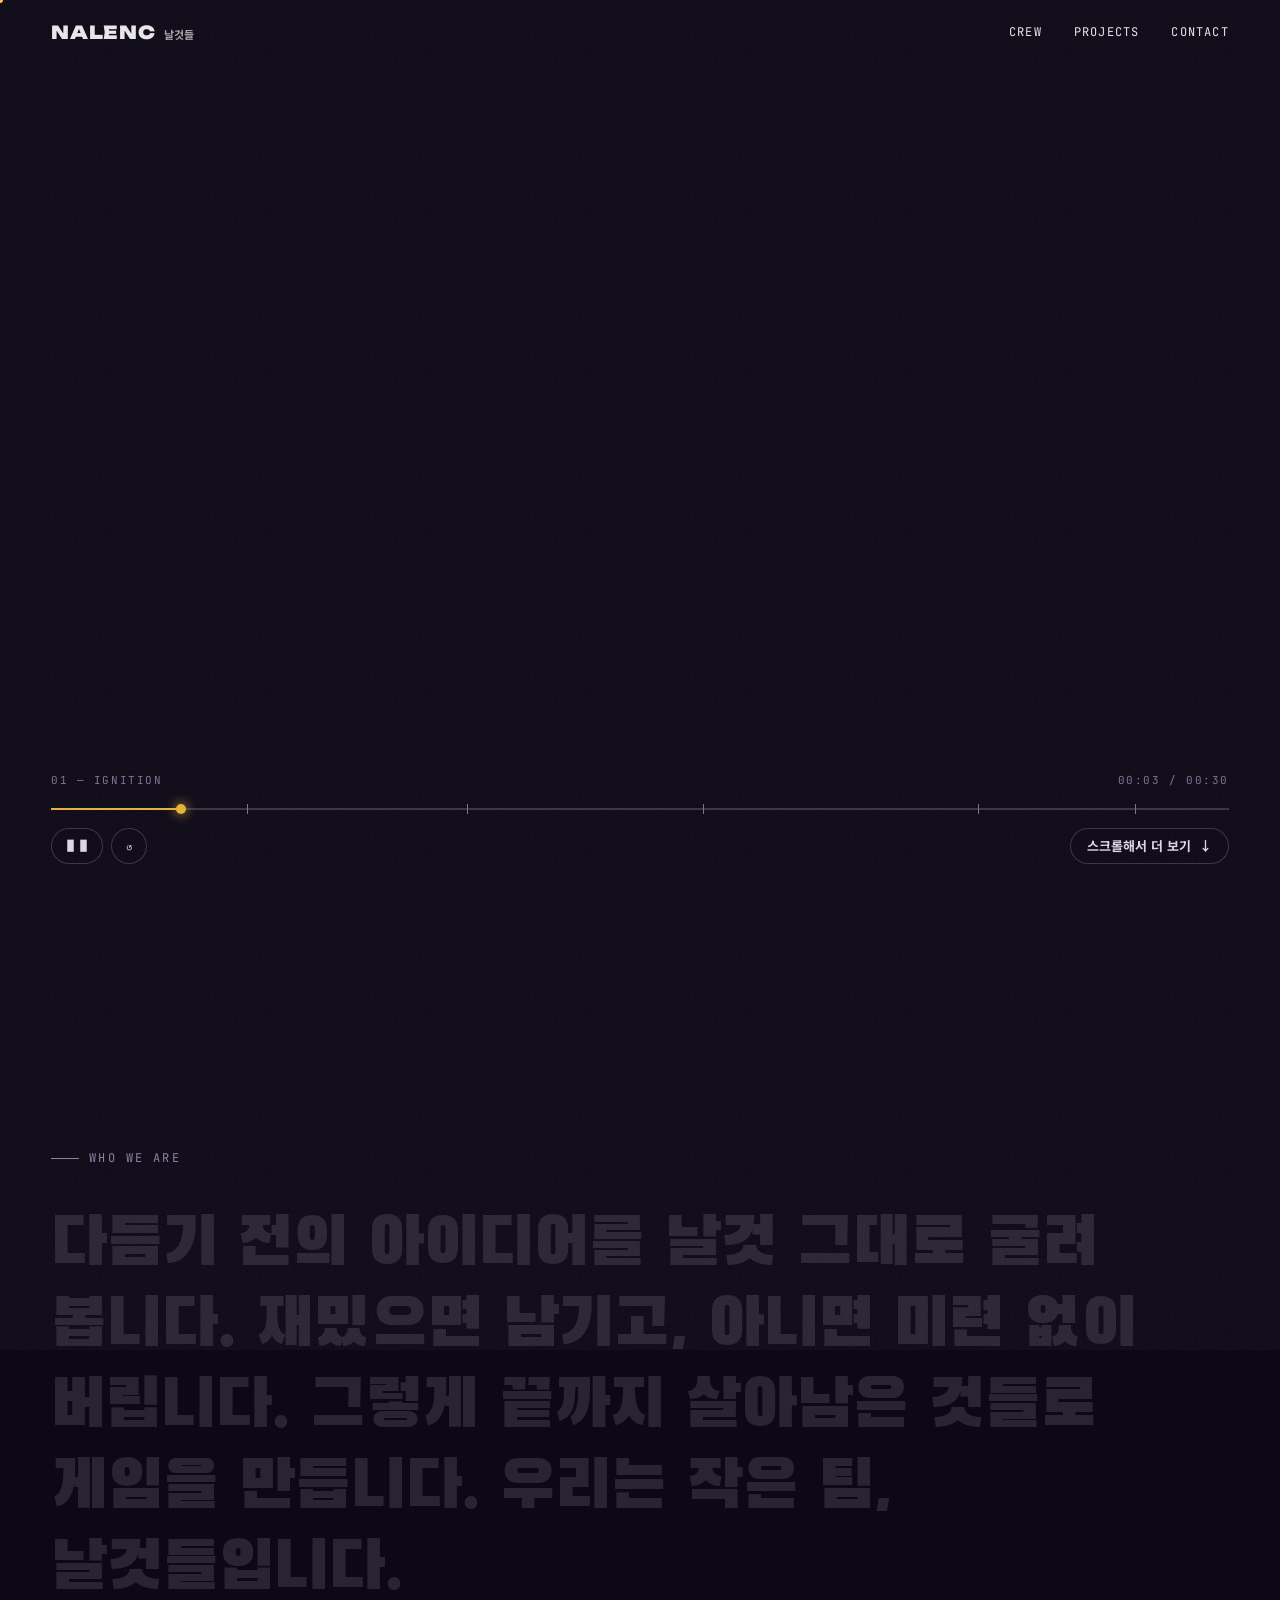
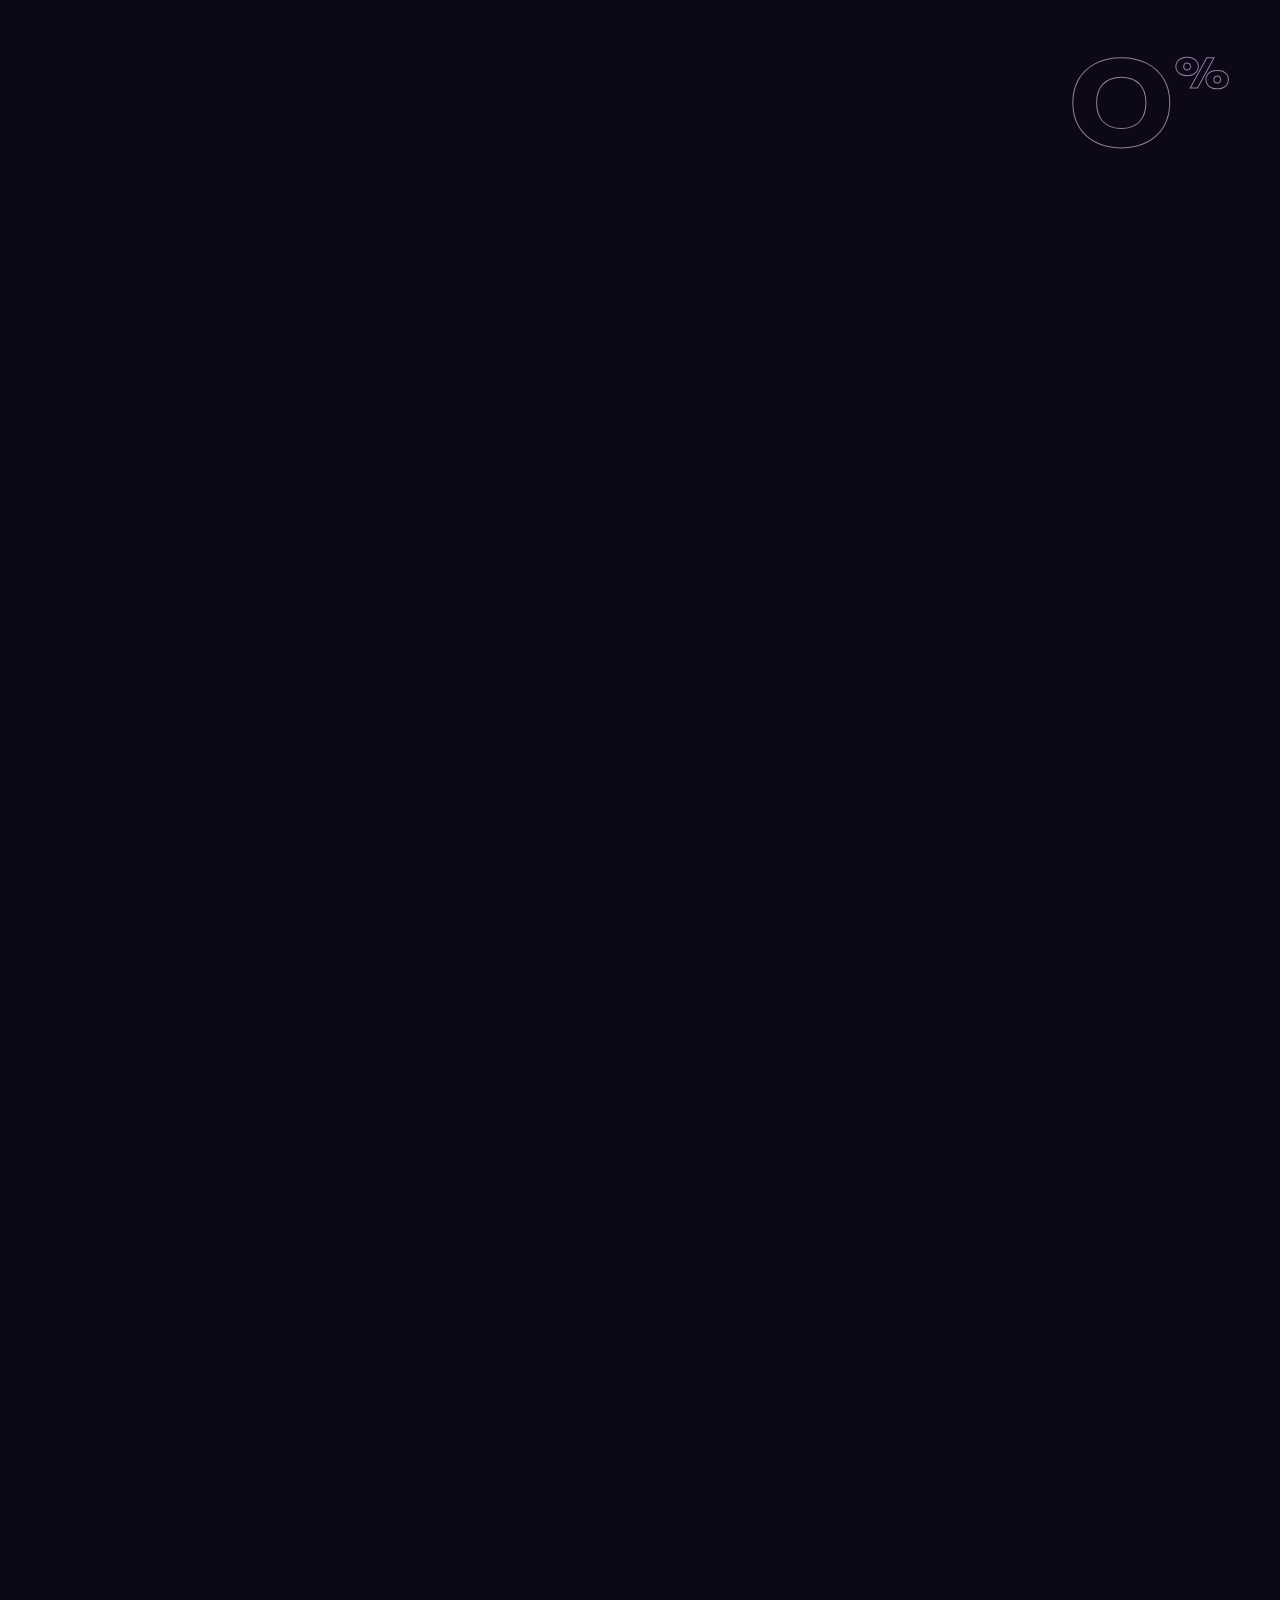
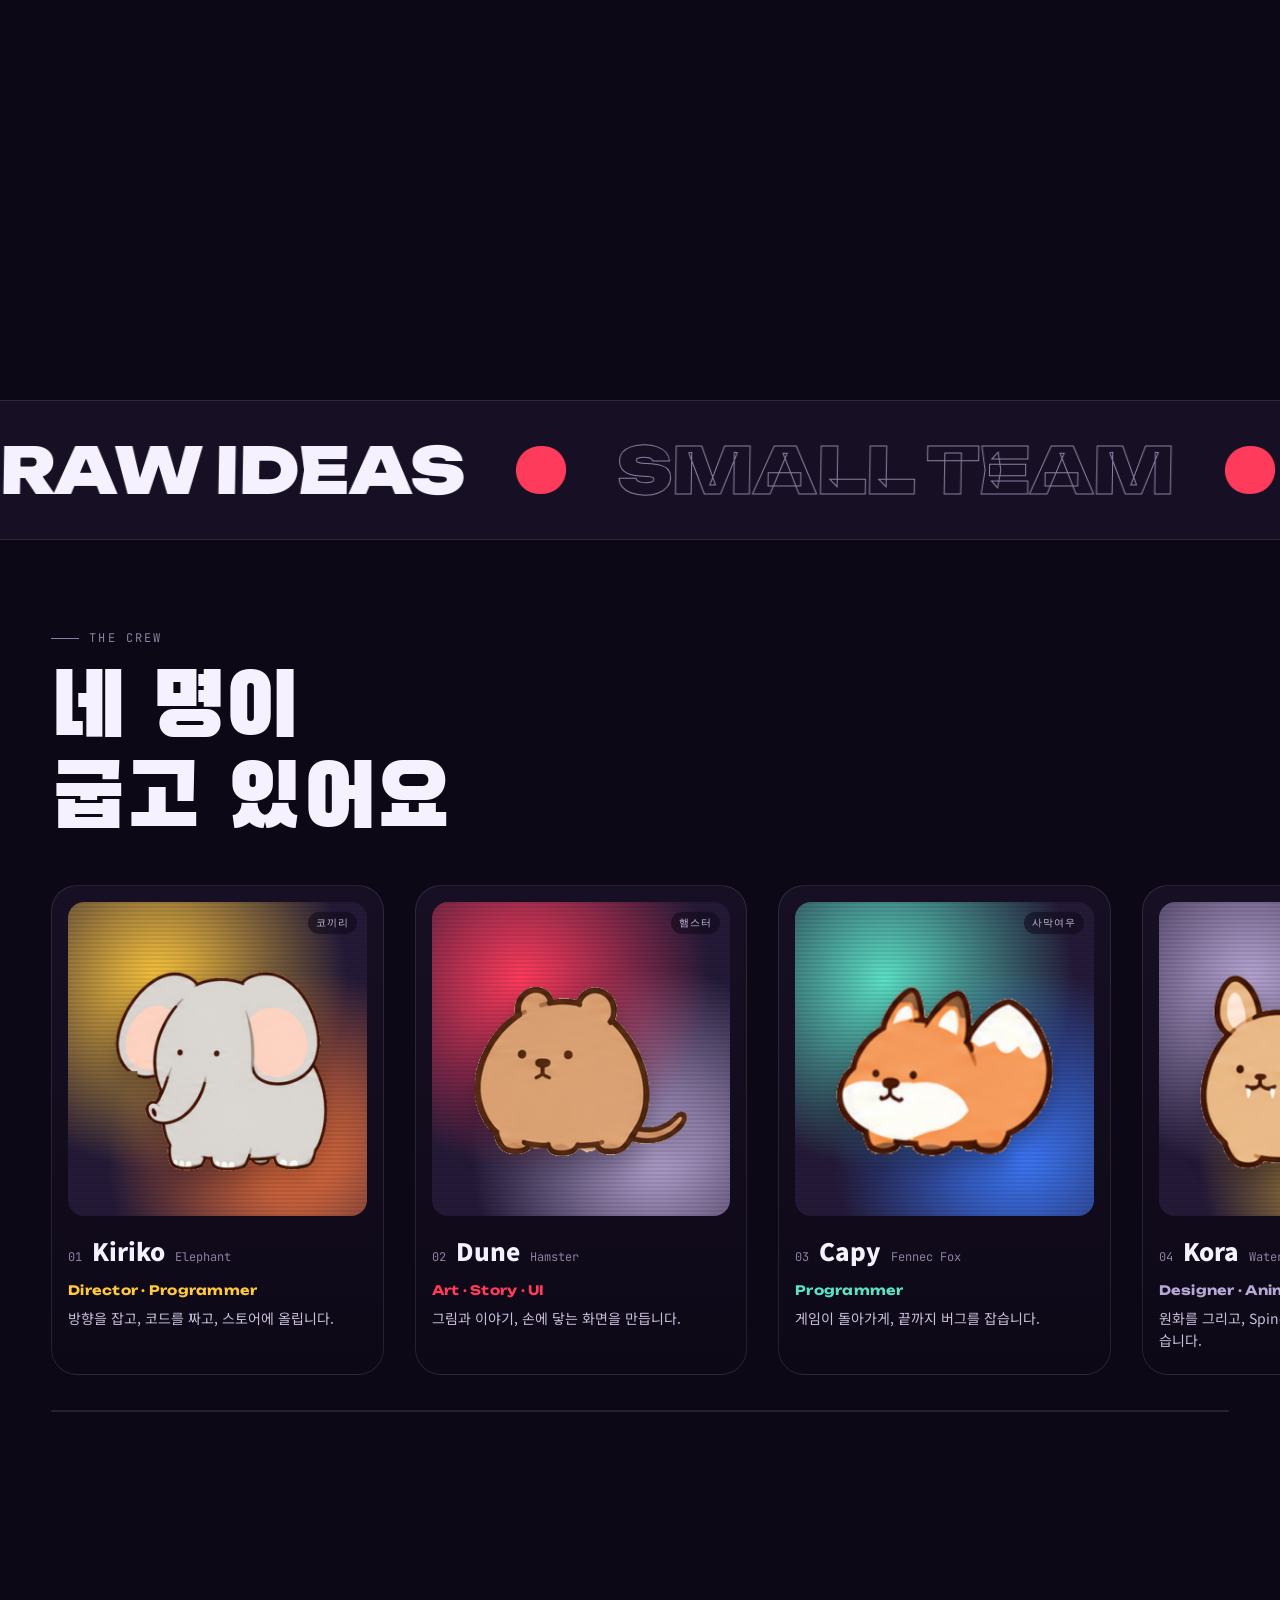
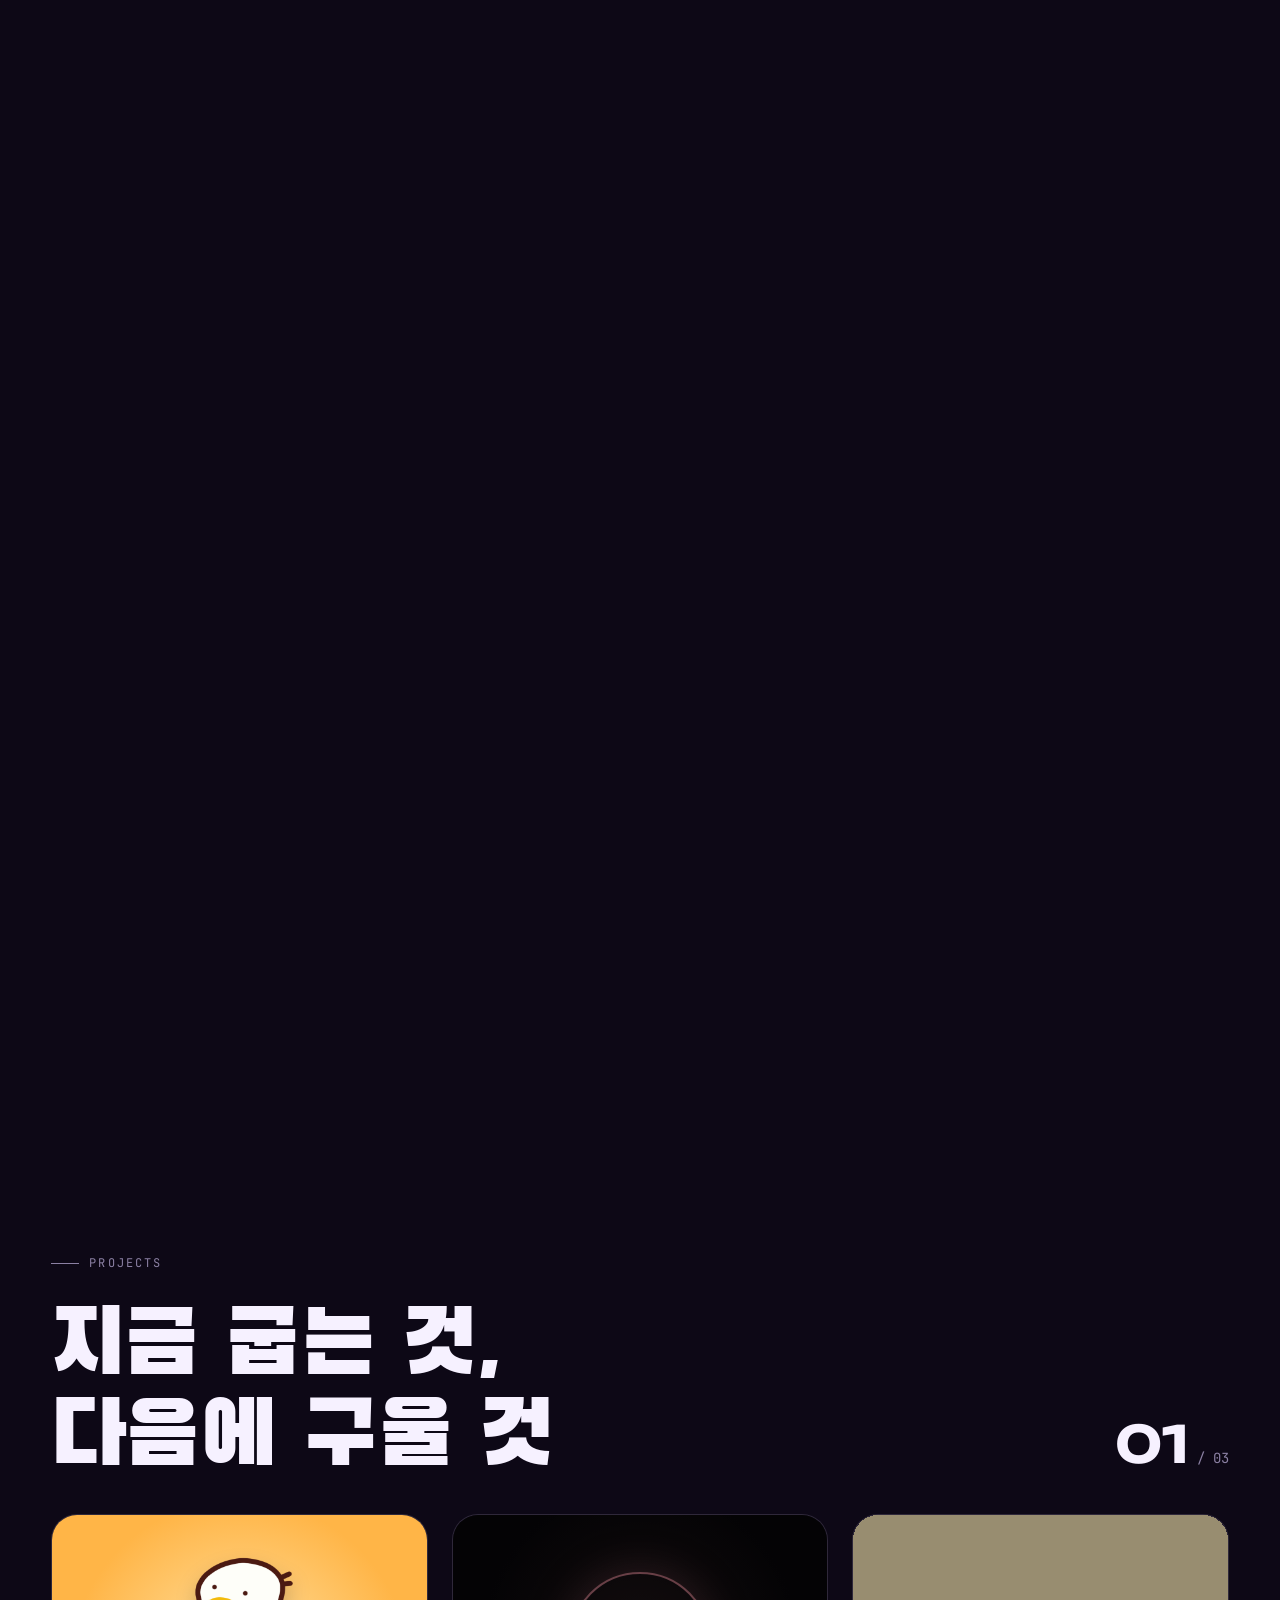
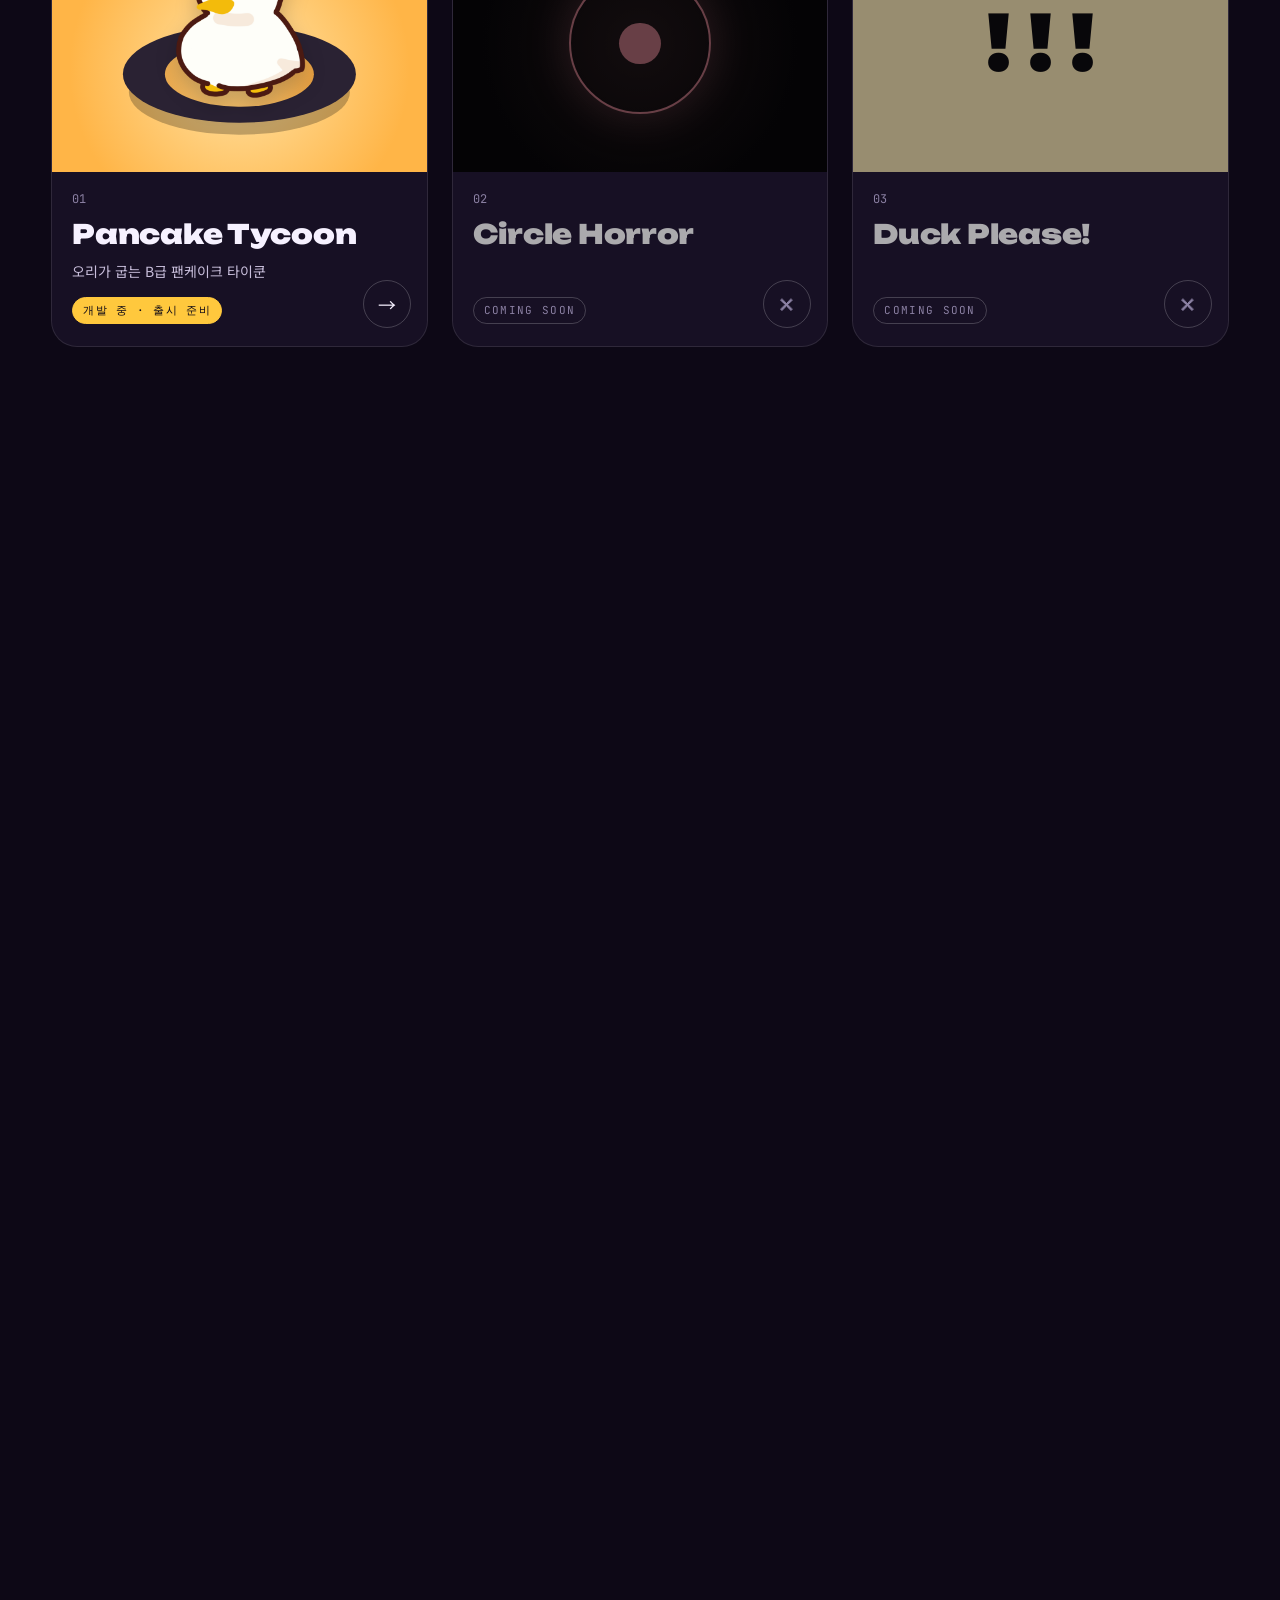
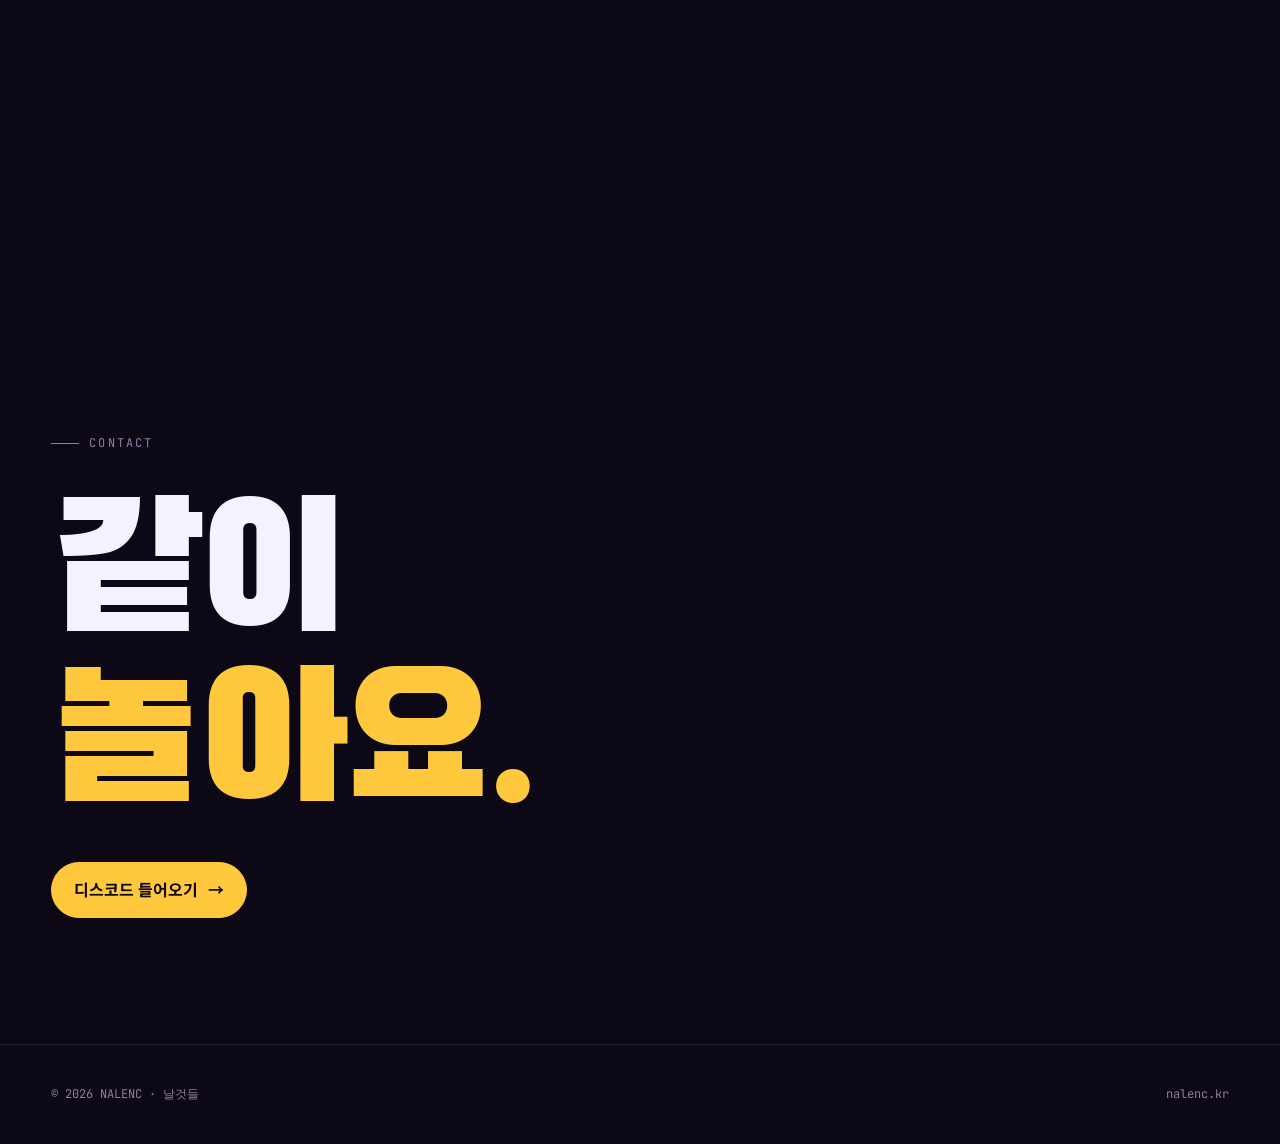
==== index.html @ 9bc1e6f5 "Remove [Site] 팀원 메일 전부 — 팀 카드 · 맨 아래 메일 목록, 연락은 디스코드로 Co-Authored-By: Claude Opus 5.5 <noreply@anthr" ====
<!doctype html>
<html lang="ko">
<head>
  <meta charset="utf-8">
  <meta name="viewport" content="width=device-width, initial-scale=1">
  <title>NALENC — 날것 그대로 만드는 게임팀</title>
  <meta name="description" content="NALENC(날것들)는 작은 인디 게임팀입니다. 지금은 오리가 굽는 팬케이크 타이쿤, Pancake Tycoon 을 만들고 있어요.">
  <meta property="og:title" content="NALENC — 날것 그대로 만드는 게임팀">
  <meta property="og:description" content="오리가 굽는 팬케이크 타이쿤, Pancake Tycoon 을 만들고 있어요.">
  <link rel="canonical" href="https://nalenc.kr/">
  <meta property="og:type" content="website">
  <meta property="og:site_name" content="NALENC">
  <meta property="og:locale" content="ko_KR">
  <meta property="og:url" content="https://nalenc.kr/">
  <meta property="og:image" content="https://nalenc.kr/assets/img/duck.png">
  <meta name="twitter:card" content="summary">
  <meta name="theme-color" content="#0d0816">
  <script>document.documentElement.classList.add("js")</script>
  <link rel="icon" href="assets/img/duck.png">
  <link rel="preconnect" href="https://fonts.googleapis.com">
  <link rel="preconnect" href="https://fonts.gstatic.com" crossorigin>
  <link rel="stylesheet" href="https://fonts.googleapis.com/css2?family=Black+Han+Sans&family=JetBrains+Mono:wght@400;700&family=Noto+Sans+KR:wght@400;700;900&family=Unbounded:wght@400;700;900&display=swap">
  <link rel="stylesheet" href="assets/css/site.css">
  <link rel="stylesheet" href="assets/css/home.css">
</head>
<body>
  <div class="scroll-bar"></div>
  <div class="grain" aria-hidden="true"></div>
  <div class="cursor" aria-hidden="true"></div>
  <div class="cursor-ring" aria-hidden="true"></div>

  <header class="nav">
    <a class="logo" href="#top">NALENC<small>날것들</small></a>
    <nav class="links">
      <a href="#crew">Crew</a>
      <a href="#projects">Projects</a>
      <a href="#contact">Contact</a>
    </nav>
  </header>

  <!-- 1. 30초 인트로 -->
  <section id="top" class="reel" aria-label="NALENC 30초 쇼릴">
    <canvas id="reel" aria-hidden="true"></canvas>
    <div class="reel-ui">
      <div class="reel-meta"><span id="reel-chapter">01 — IGNITION</span><span id="reel-time">00:00 / 00:30</span></div>
      <div class="reel-bar" id="reel-bar" role="slider" aria-label="쇼릴 시간" aria-valuemin="0" aria-valuemax="30" aria-valuenow="0" tabindex="0">
        <div class="fill" id="reel-fill"></div>
        <div class="ticks" id="reel-ticks"></div>
      </div>
      <div class="reel-btns">
        <button class="rb" id="reel-play" aria-label="일시정지">❚❚</button>
        <button class="rb" id="reel-restart" aria-label="처음부터">↺</button>
        <span class="sp"></span>
        <a class="rb wide" href="#manifesto" id="reel-skip">스크롤해서 더 보기 <span class="bob">↓</span></a>
      </div>
    </div>
  </section>

  <!-- 2. 선언 — 스크롤에 맞춰 글자가 켜진다 -->
  <section id="manifesto" class="pin" data-scene="manifesto" style="--len: 300vh">
    <div class="stage">
      <p class="eyebrow">Who we are</p>
      <p class="mani" id="mani">다듬기 전의 아이디어를 날것 그대로 굴려 봅니다. 재밌으면 남기고, 아니면 미련 없이 버립니다. 그렇게 끝까지 살아남은 것들로 게임을 만듭니다. 우리는 작은 팀, 날것들입니다.</p>
      <div class="mani-count"><b id="mani-n">0</b><span>%</span></div>
    </div>
  </section>

  <div class="marquee" aria-hidden="true">
    <div class="track">
      <span>RAW IDEAS</span><span class="dot">●</span><span class="o">SMALL TEAM</span><span class="dot">●</span><span class="y">BIG FLIP</span><span class="dot">●</span><span>날것 그대로</span><span class="dot">●</span>
      <span>RAW IDEAS</span><span class="dot">●</span><span class="o">SMALL TEAM</span><span class="dot">●</span><span class="y">BIG FLIP</span><span class="dot">●</span><span>날것 그대로</span><span class="dot">●</span>
    </div>
  </div>

  <!-- 3. 팀 — 세로 스크롤이 가로로 흐른다 -->
  <section id="crew" class="pin" data-scene="crew" style="--len: 420vh">
    <div class="stage crew-stage">
      <div class="crew-head">
        <p class="eyebrow">The crew</p>
        <h2 class="big">네 명이<br>굽고 있어요</h2>
      </div>
      <div class="crew-track" id="crew-track">
        <article class="member" style="--c1:#ffc83d; --c2:#ff7a3d">
          <div class="photo"><img src="assets/img/crew/kiriko.png" alt="Kiriko — 코끼리 캐릭터" loading="lazy"><span class="tag">코끼리</span></div>
          <div class="who"><span class="no">01</span><h3>Kiriko</h3><p class="en">Elephant</p></div>
          <p class="role">Director · Programmer</p>
          <p class="line">방향을 잡고, 코드를 짜고, 스토어에 올립니다.</p>
        </article>
        <article class="member" style="--c1:#ff3b5c; --c2:#b9a8d6">
          <div class="photo"><img src="assets/img/crew/dune.png" alt="Dune — 햄스터 캐릭터" loading="lazy"><span class="tag">햄스터</span></div>
          <div class="who"><span class="no">02</span><h3>Dune</h3><p class="en">Hamster</p></div>
          <p class="role">Art · Story · UI</p>
          <p class="line">그림과 이야기, 손에 닿는 화면을 만듭니다.</p>
        </article>
        <article class="member" style="--c1:#5ce1c6; --c2:#3d7bff">
          <div class="photo"><img src="assets/img/crew/capy.png" alt="Capy — 사막여우 캐릭터" loading="lazy"><span class="tag">사막여우</span></div>
          <div class="who"><span class="no">03</span><h3>Capy</h3><p class="en">Fennec Fox</p></div>
          <p class="role">Programmer</p>
          <p class="line">게임이 돌아가게, 끝까지 버그를 잡습니다.</p>
        </article>
        <article class="member" style="--c1:#b9a8d6; --c2:#ffc83d">
          <div class="photo"><img src="assets/img/crew/kora.png" alt="Kora — 고라니 캐릭터" loading="lazy"><span class="tag">고라니</span></div>
          <div class="who"><span class="no">04</span><h3>Kora</h3><p class="en">Water Deer</p></div>
          <p class="role">Designer · Animation · Concept Art</p>
          <p class="line">원화를 그리고, Spine 으로 캐릭터에 숨을 불어넣습니다.</p>
        </article>
        <div class="member end">
          <p>그리고<br>다음 날것은<br><b>당신?</b></p>
          <a class="btn" href="#contact">연락하기 <span class="arr">→</span></a>
        </div>
      </div>
      <div class="crew-progress"><i id="crew-bar"></i></div>
    </div>
  </section>

  <!-- 4. 프로젝트 -->
  <section id="projects" class="pin" data-scene="projects" style="--len: 260vh">
    <div class="stage proj-stage">
      <div class="proj-head">
        <p class="eyebrow">Projects</p>
        <h2 class="big">지금 굽는 것,<br>다음에 구울 것</h2>
        <p class="proj-count"><b id="proj-n">01</b> / 03</p>
      </div>
      <div class="proj-grid">
        <a class="proj live" href="projects/pancake-tycoon/index.html" style="--i:0">
          <div class="thumb pt">
            <div class="pan"></div>
            <img src="assets/img/duck.png" alt="Pancake Tycoon 의 오리 주인공">
          </div>
          <div class="meta">
            <span class="no">01</span>
            <h3>Pancake Tycoon</h3>
            <p>오리가 굽는 B급 팬케이크 타이쿤</p>
            <span class="state live">개발 중 · 출시 준비</span>
          </div>
          <span class="go" aria-hidden="true">→</span>
        </a>
        <div class="proj soon" aria-disabled="true" style="--i:1">
          <div class="thumb ch"><div class="eye"><i></i></div></div>
          <div class="meta">
            <span class="no">02</span>
            <h3>Circle Horror</h3>
            <p>&nbsp;</p>
            <span class="state">Coming Soon</span>
          </div>
          <button class="go" disabled aria-label="Circle Horror — Coming Soon">✕</button>
        </div>
        <div class="proj soon" aria-disabled="true" style="--i:2">
          <div class="thumb dp"><span>!</span><span>!</span><span>!</span></div>
          <div class="meta">
            <span class="no">03</span>
            <h3>Duck Please!</h3>
            <p>&nbsp;</p>
            <span class="state">Coming Soon</span>
          </div>
          <button class="go" disabled aria-label="Duck Please! — Coming Soon">✕</button>
        </div>
      </div>
    </div>
  </section>

  <!-- 5. 연락 -->
  <section id="contact" class="contact">
    <p class="eyebrow" data-reveal>Contact</p>
    <h2 class="huge" data-reveal style="--d:.1s">같이<br><span class="y">놀아요.</span></h2>
    <div class="contact-row" data-reveal style="--d:.2s">
      <a class="btn solid" href="https://discord.gg/7uwZD7Hkh" target="_blank" rel="noopener">디스코드 들어오기 <span class="arr">→</span></a>
    </div>
  </section>

  <footer class="footer">
    <span>© 2026 NALENC · 날것들</span>
    <span class="sp"></span>
    <span>nalenc.kr</span>
  </footer>

  <script src="assets/js/reel.js"></script>
  <script src="assets/js/site.js"></script>
</body>
</html>
---- assets/css/site.css ----
/* NALENC — 공통 스타일 */
:root {
  --ink: #0d0816;
  --ink-2: #171024;
  --ink-3: #241a38;
  --line: rgba(255, 255, 255, .1);
  --line-2: rgba(255, 255, 255, .2);
  --text: #f6f1ff;
  --text-2: #c9bfdc;
  --text-3: #8b80a3;
  --butter: #ffc83d;
  --berry: #ff3b5c;
  --lilac: #b9a8d6;
  --mint: #5ce1c6;
  --batter: #ffefd2;
  --display: "Unbounded", "Black Han Sans", sans-serif;
  --kr: "Noto Sans KR", sans-serif;
  --kr-display: "Black Han Sans", "Noto Sans KR", sans-serif;
  --mono: "JetBrains Mono", ui-monospace, monospace;
  --gutter: clamp(16px, 4vw, 56px);
  --ease: cubic-bezier(.2, .8, .2, 1);
}

* { box-sizing: border-box; }
html { background: var(--ink); color: var(--text); -webkit-text-size-adjust: 100%; }
body { margin: 0; font-family: var(--kr); line-height: 1.6; background: var(--ink); overflow-x: hidden; }
a { color: inherit; text-decoration: none; }
img { display: block; max-width: 100%; }
button { font: inherit; color: inherit; }
::selection { background: var(--butter); color: var(--ink); }

/* 필름 그레인 */
.grain { position: fixed; inset: -50%; z-index: 90; pointer-events: none; opacity: .07;
  background-image: url("data:image/svg+xml;utf8,<svg xmlns='http://www.w3.org/2000/svg' width='160' height='160'><filter id='n'><feTurbulence type='fractalNoise' baseFrequency='.9' numOctaves='3' stitchTiles='stitch'/></filter><rect width='100%' height='100%' filter='url(%23n)'/></svg>");
  animation: grain 1s steps(6) infinite; }
@keyframes grain { 0% { transform: translate(0, 0); } 20% { transform: translate(-3%, 2%); } 40% { transform: translate(2%, -3%); } 60% { transform: translate(-1%, 3%); } 80% { transform: translate(3%, 1%); } 100% { transform: translate(0, 0); } }

/* 커서 */
.cursor, .cursor-ring { position: fixed; left: 0; top: 0; z-index: 100; pointer-events: none; border-radius: 50%; transform: translate(-50%, -50%); }
.cursor { width: 6px; height: 6px; background: var(--butter); }
.cursor-ring { width: 34px; height: 34px; border: 1px solid rgba(255, 200, 61, .6); transition: width .25s var(--ease), height .25s var(--ease), background .25s, border-color .25s; }
.cursor-ring.hot { width: 64px; height: 64px; background: rgba(255, 200, 61, .12); border-color: var(--butter); }
.cursor-ring.no { border-color: var(--text-3); background: transparent; }
@media (hover: none), (pointer: coarse) { .cursor, .cursor-ring { display: none; } }

/* 상단 메뉴 */
.nav { position: fixed; top: 0; left: 0; right: 0; z-index: 50; display: flex; align-items: center; gap: 24px; padding: 18px var(--gutter); mix-blend-mode: difference; transition: transform .4s var(--ease); }
.nav.hide { transform: translateY(-110%); }
.nav .logo { font-family: var(--display); font-weight: 900; letter-spacing: .04em; font-size: 18px; }
.nav .logo small { font-family: var(--kr); font-weight: 700; font-size: 11px; letter-spacing: 0; margin-left: 8px; opacity: .7; }
.nav .links { margin-left: auto; display: flex; gap: clamp(14px, 3vw, 32px); font-family: var(--mono); font-size: 12px; text-transform: uppercase; letter-spacing: .1em; }
.nav .links a { position: relative; white-space: nowrap; }
.nav .links a::after { content: ""; position: absolute; left: 0; right: 0; bottom: -4px; height: 1px; background: currentColor; transform: scaleX(0); transform-origin: right; transition: transform .35s var(--ease); }
.nav .links a:hover::after { transform: scaleX(1); transform-origin: left; }
.scroll-bar { position: fixed; top: 0; left: 0; height: 2px; width: 100%; z-index: 60; background: var(--butter); transform-origin: left; transform: scaleX(var(--sp, 0)); }

/* 공통 */
.eyebrow { font-family: var(--mono); font-size: 12px; letter-spacing: .18em; text-transform: uppercase; color: var(--text-3); display: flex; align-items: center; gap: 10px; }
.eyebrow::before { content: ""; width: 28px; height: 1px; background: currentColor; }
.btn { display: inline-flex; align-items: center; gap: 10px; padding: 14px 22px; border-radius: 999px; border: 1px solid var(--line-2); background: transparent; font-weight: 700; cursor: pointer; transition: background .3s, color .3s, border-color .3s, transform .3s var(--ease); }
.btn:hover { background: var(--text); color: var(--ink); border-color: var(--text); }
.btn.solid { background: var(--butter); color: var(--ink); border-color: var(--butter); }
.btn.solid:hover { background: var(--text); border-color: var(--text); }
.btn .arr { transition: transform .3s var(--ease); }
.btn:hover .arr { transform: translateX(4px); }

/* 숨겼다 나타나기는 JS 가 돌 때만 — 꺼져 있으면 그냥 보인다 */
.js [data-reveal] { opacity: 0; transform: translateY(40px); transition: opacity 1s var(--ease), transform 1s var(--ease); transition-delay: var(--d, 0s); }
.js [data-reveal].in { opacity: 1; transform: none; }

/* 고정 무대 공통: 섹션 높이 = --len, 안쪽 .stage 가 화면에 붙어 있음 */
.pin { position: relative; height: var(--len, 300vh); }
.pin .stage { position: sticky; top: 0; height: 100vh; height: 100svh; overflow: hidden; overflow: clip; padding: 96px var(--gutter) 48px; display: flex; flex-direction: column; }
/* 흐르는 띠 */
.marquee { overflow: hidden; border-block: 1px solid var(--line); padding: 18px 0; background: var(--ink-2); }
.marquee .track { display: flex; width: max-content; gap: 48px; animation: mq 28s linear infinite; transform: skewX(calc(var(--skew, 0) * 1deg)); }
.marquee span { font-family: var(--display); font-weight: 900; font-size: clamp(28px, 5vw, 64px); white-space: nowrap; letter-spacing: -.01em; }
.marquee span.o { color: transparent; -webkit-text-stroke: 1px var(--text-3); }
.marquee span.y { color: var(--butter); }
.marquee .dot { color: var(--berry); }
@keyframes mq { to { transform: translateX(-50%) skewX(calc(var(--skew, 0) * 1deg)); } }

.footer { padding: 40px var(--gutter); display: flex; flex-wrap: wrap; gap: 12px 24px; align-items: center; border-top: 1px solid var(--line); font-family: var(--mono); font-size: 12px; color: var(--text-3); }
.footer .sp { flex: 1; }

@media (prefers-reduced-motion: reduce) {
  *, *::before, *::after { animation-duration: .001s !important; animation-iteration-count: 1 !important; transition-duration: .001s !important; }
  .js [data-reveal] { opacity: 1; transform: none; }
}
@media (max-width: 640px) {
  .nav { gap: 12px; padding-top: 14px; padding-bottom: 14px; }
  .nav .logo small { display: none; }
  .nav .links { gap: 14px; font-size: 11px; }
}
---- assets/css/home.css ----
/* 첫 화면 */

/* 1. 인트로 */
.reel { position: relative; height: 100vh; height: 100svh; min-height: 520px; overflow: hidden; background: var(--ink); }
#reel { position: absolute; inset: 0; width: 100%; height: 100%; display: block; }
.reel-ui { position: absolute; left: var(--gutter); right: var(--gutter); bottom: clamp(16px, 4vh, 36px); z-index: 2; display: flex; flex-direction: column; gap: 10px; opacity: .9; transition: opacity .4s; }
.reel-meta { display: flex; justify-content: space-between; font-family: var(--mono); font-size: 11px; letter-spacing: .14em; color: var(--text-3); text-transform: uppercase; }
.reel-bar { position: relative; height: 18px; cursor: pointer; outline: none; touch-action: none; }
.reel-bar::before { content: ""; position: absolute; left: 0; right: 0; top: 8px; height: 2px; background: var(--line-2); }
.reel-bar .fill { position: absolute; left: 0; top: 8px; height: 2px; width: 0; background: var(--butter); }
.reel-bar .fill::after { content: ""; position: absolute; right: -5px; top: -4px; width: 10px; height: 10px; border-radius: 50%; background: var(--butter); box-shadow: 0 0 12px var(--butter); }
.reel-bar:focus-visible::before { background: var(--text-3); }
.reel-bar .ticks i { position: absolute; top: 4px; width: 1px; height: 10px; background: var(--text-3); }
.reel-btns { display: flex; align-items: center; gap: 8px; }
.reel-btns .sp { flex: 1; }
.rb { height: 36px; min-width: 36px; padding: 0 12px; border-radius: 999px; border: 1px solid var(--line-2); background: rgba(13, 8, 22, .5); backdrop-filter: blur(6px); cursor: pointer; font-size: 13px; display: inline-flex; align-items: center; justify-content: center; gap: 8px; transition: background .25s, color .25s; }
.rb:hover { background: var(--text); color: var(--ink); }
.rb.wide { font-weight: 700; padding: 0 16px; }
.bob { display: inline-block; animation: bob 1.4s ease-in-out infinite; }
@keyframes bob { 50% { transform: translateY(4px); } }
.reel.done .rb.wide { background: var(--butter); color: var(--ink); border-color: var(--butter); }

.big { font-family: var(--kr-display); font-weight: 400; font-size: clamp(40px, 7vw, 104px); line-height: 1.02; letter-spacing: -.01em; margin: 18px 0 0; }

/* 2. 선언 */
#manifesto .stage { justify-content: center; }
.mani { font-family: var(--kr-display); font-size: clamp(30px, 5.2vw, 76px); line-height: 1.22; margin: 24px 0 0; max-width: 18em; word-break: keep-all; }
.mani .w { color: rgba(246, 241, 255, .12); transition: color .25s; }
html:not(.js) .mani { color: var(--text); }
.mani .w.on { color: var(--text); }
.mani .w.hl.on { color: var(--butter); }
.mani-count { position: absolute; right: var(--gutter); bottom: 40px; font-family: var(--display); font-weight: 900; font-size: clamp(48px, 9vw, 140px); line-height: 1; color: transparent; -webkit-text-stroke: 1px var(--text-3); display: flex; align-items: flex-start; }
.mani-count span { font-size: .35em; margin-top: .2em; }

/* 3. 팀 */
.crew-stage { justify-content: center; gap: 36px; }
.crew-head { flex: none; }
.crew-track { display: flex; gap: clamp(16px, 2.4vw, 32px); width: max-content; will-change: transform; }
.member { width: clamp(250px, 26vw, 360px); flex: none; border: 1px solid var(--line); border-radius: 26px; padding: 16px 16px 22px; background: linear-gradient(180deg, var(--ink-2), var(--ink)); display: flex; flex-direction: column; gap: 6px; transition: border-color .3s, transform .5s var(--ease); }
.member:hover { border-color: var(--line-2); transform: translateY(-6px); }
.member .photo { position: relative; aspect-ratio: 4 / 4.2; border-radius: 16px; overflow: hidden; margin-bottom: 10px;
  background: radial-gradient(circle at 30% 25%, var(--c1), transparent 60%), radial-gradient(circle at 75% 80%, var(--c2), transparent 55%), var(--ink-3); }
.member .photo::after { content: ""; position: absolute; inset: 0; background: repeating-linear-gradient(0deg, rgba(0, 0, 0, .08) 0 2px, transparent 2px 4px); mix-blend-mode: multiply; }
.member .photo img { position: absolute; left: 50%; top: 54%; width: 74%; height: 74%; object-fit: contain; transform: translate(-50%, -50%); filter: drop-shadow(0 12px 14px rgba(13, 8, 22, .35)); transition: transform .6s var(--ease); z-index: 1; }
.member:hover .photo img { transform: translate(-50%, -54%) rotate(-4deg) scale(1.04); }
.member .tag { position: absolute; right: 10px; top: 10px; font-family: var(--mono); font-size: 10px; letter-spacing: .1em; padding: 3px 8px; border-radius: 999px; background: rgba(13, 8, 22, .55); color: var(--text-2); z-index: 1; }
.member .who { display: flex; align-items: baseline; gap: 10px; flex-wrap: wrap; }
.member .no { font-family: var(--mono); font-size: 12px; color: var(--text-3); }
.member h3 { margin: 0; font-size: 24px; font-weight: 900; }
.member .en { margin: 0; font-family: var(--mono); font-size: 12px; color: var(--text-3); }
.member .role { margin: 4px 0 0; font-family: var(--display); font-weight: 700; font-size: 13px; color: var(--c1); letter-spacing: .02em; }
.member .line { margin: 0; color: var(--text-2); font-size: 14px; }
.member .mail { margin-top: auto; padding-top: 8px; font-family: var(--mono); font-size: 12px; color: var(--text-3); }
.member .mail:hover { color: var(--butter); }
.member.end { justify-content: center; align-items: flex-start; gap: 24px; border-style: dashed; background: none; padding: 32px; }
.member.end p { margin: 0; font-family: var(--kr-display); font-size: clamp(34px, 3.4vw, 48px); line-height: 1.15; }
.member.end b { color: var(--butter); font-weight: 400; }
.crew-progress { height: 2px; background: var(--line); border-radius: 2px; overflow: hidden; flex: none; }
.crew-progress i { display: block; height: 100%; width: 100%; background: var(--butter); transform-origin: left; transform: scaleX(0); }

/* 4. 프로젝트 */
.proj-stage { gap: 28px; justify-content: center; }
.proj-head { display: grid; grid-template-columns: 1fr auto; align-items: end; gap: 0 24px; }
.proj-head .eyebrow { grid-column: 1 / -1; }
.proj-count { margin: 0; font-family: var(--mono); color: var(--text-3); font-size: 14px; }
.proj-count b { font-family: var(--display); font-size: clamp(32px, 4vw, 56px); color: var(--text); }
.proj-grid { display: grid; grid-template-columns: repeat(3, minmax(0, 1fr)); gap: clamp(12px, 2vw, 24px); }
.proj { --k: 1; position: relative; border: 1px solid var(--line); border-radius: 26px; overflow: hidden; background: var(--ink-2); display: flex; flex-direction: column;
  opacity: var(--k); transform: translateY(calc((1 - var(--k)) * 50vh)) rotate(calc((1 - var(--k)) * 6deg)); }
.proj .thumb { position: relative; aspect-ratio: 16 / 11; overflow: hidden; }
.proj .meta { padding: 18px 20px 22px; display: flex; flex-direction: column; gap: 4px; }
.proj .no { font-family: var(--mono); font-size: 12px; color: var(--text-3); }
.proj h3 { margin: 0; font-family: var(--display); font-weight: 900; font-size: clamp(20px, 2.1vw, 30px); letter-spacing: -.01em; }
.proj .meta p { margin: 0; color: var(--text-2); font-size: 14px; }
.proj .state { white-space: nowrap; align-self: flex-start; margin-top: 10px; font-family: var(--mono); font-size: 11px; letter-spacing: .12em; text-transform: uppercase; padding: 4px 10px; border-radius: 999px; border: 1px solid var(--line-2); color: var(--text-3); }
.proj .state.live { color: var(--ink); background: var(--butter); border-color: var(--butter); }
.proj .go { position: absolute; right: 16px; bottom: 18px; width: 48px; height: 48px; border-radius: 50%; border: 1px solid var(--line-2); display: grid; place-items: center; font-size: 18px; background: transparent; transition: background .3s, color .3s, transform .4s var(--ease); }
.proj.live:hover { border-color: var(--butter); }
.proj.live:hover .go { background: var(--butter); color: var(--ink); transform: rotate(-45deg); }
.proj.soon { cursor: not-allowed; }
.proj.soon .go { color: var(--text-3); cursor: not-allowed; }
.proj.soon .thumb, .proj.soon h3 { filter: grayscale(.7) brightness(.7); }

.thumb.pt { background: radial-gradient(circle at 50% 60%, #ffe3a6, #ffb547 70%); }
.thumb.pt .pan { position: absolute; left: 50%; top: 62%; width: 62%; aspect-ratio: 2.4; border-radius: 50%; background: #2a2233; transform: translate(-50%, -50%); box-shadow: 0 18px 0 -6px rgba(0, 0, 0, .25); }
.thumb.pt .pan::after { content: ""; position: absolute; inset: 16% 18%; border-radius: 50%; background: radial-gradient(circle at 45% 40%, #ffd98a, #e59a3a); }
.thumb.pt img { position: absolute; left: 50%; bottom: 26%; width: 38%; transform: translateX(-50%); transition: transform .6s var(--ease); filter: drop-shadow(0 10px 10px rgba(0, 0, 0, .2)); }
.proj.live:hover .thumb.pt img { transform: translateX(-50%) translateY(-10%) rotate(-6deg); }

.thumb.ch { background: radial-gradient(circle at 50% 50%, #2a0d16, #07040b 70%); display: grid; place-items: center; }
.thumb.ch .eye { width: 38%; aspect-ratio: 1; border-radius: 50%; border: 2px solid var(--berry); display: grid; place-items: center; animation: blink 5s infinite; box-shadow: 0 0 40px rgba(255, 59, 92, .35); }
.thumb.ch .eye i { width: 30%; aspect-ratio: 1; border-radius: 50%; background: var(--berry); animation: look 4s ease-in-out infinite; }
@keyframes blink { 0%, 92%, 100% { transform: scaleY(1); } 95% { transform: scaleY(.06); } }
@keyframes look { 0%, 100% { transform: translate(-60%, 0); } 50% { transform: translate(60%, 10%); } }

.thumb.dp { background: var(--butter); display: flex; align-items: center; justify-content: center; gap: 4%; }
.thumb.dp span { font-family: var(--display); font-weight: 900; font-size: clamp(48px, 6vw, 96px); color: var(--ink); animation: hop 1.2s ease-in-out infinite; }
.thumb.dp span:nth-child(2) { animation-delay: .15s; }
.thumb.dp span:nth-child(3) { animation-delay: .3s; }
@keyframes hop { 50% { transform: translateY(-14%); } }

/* 5. 연락 */
.contact { padding: 18vh var(--gutter) 14vh; display: flex; flex-direction: column; gap: 28px; }
.huge { font-family: var(--kr-display); font-weight: 400; font-size: clamp(64px, 14vw, 220px); line-height: .95; margin: 0; letter-spacing: -.02em; }
.huge .y { color: var(--butter); }
.contact-row { display: flex; flex-wrap: wrap; gap: 12px; }
.mails { list-style: none; margin: 12px 0 0; padding: 0; display: flex; flex-direction: column; border-top: 1px solid var(--line); max-width: 640px; }
.mails li { display: flex; justify-content: space-between; gap: 16px; padding: 14px 0; border-bottom: 1px solid var(--line); }
.mails span { color: var(--text-3); }
.mails a { font-family: var(--mono); font-size: 14px; }
.mails a:hover { color: var(--butter); }

@media (max-width: 860px) {
  .proj-grid { grid-template-columns: 1fr; gap: 12px; }
  .proj { flex-direction: row; }
  .proj .thumb { width: 38%; aspect-ratio: auto; flex: none; }
  .proj .meta { padding: 14px 64px 14px 16px; }
  .proj .state { margin-top: 6px; letter-spacing: .04em; }
  .proj .go { width: 40px; height: 40px; right: 12px; bottom: auto; top: 50%; margin-top: -20px; }
  .proj.live:hover .go { transform: rotate(-45deg); }
  .proj-stage { padding-top: 80px; gap: 18px; }
  .proj-stage .big { font-size: clamp(32px, 9vw, 48px); }
  .mani-count { bottom: 24px; }
}
@media (max-height: 700px) and (min-width: 861px) {
  .proj .thumb { aspect-ratio: 16 / 8; }
  .proj-stage .big { font-size: clamp(36px, 5vw, 64px); }
}
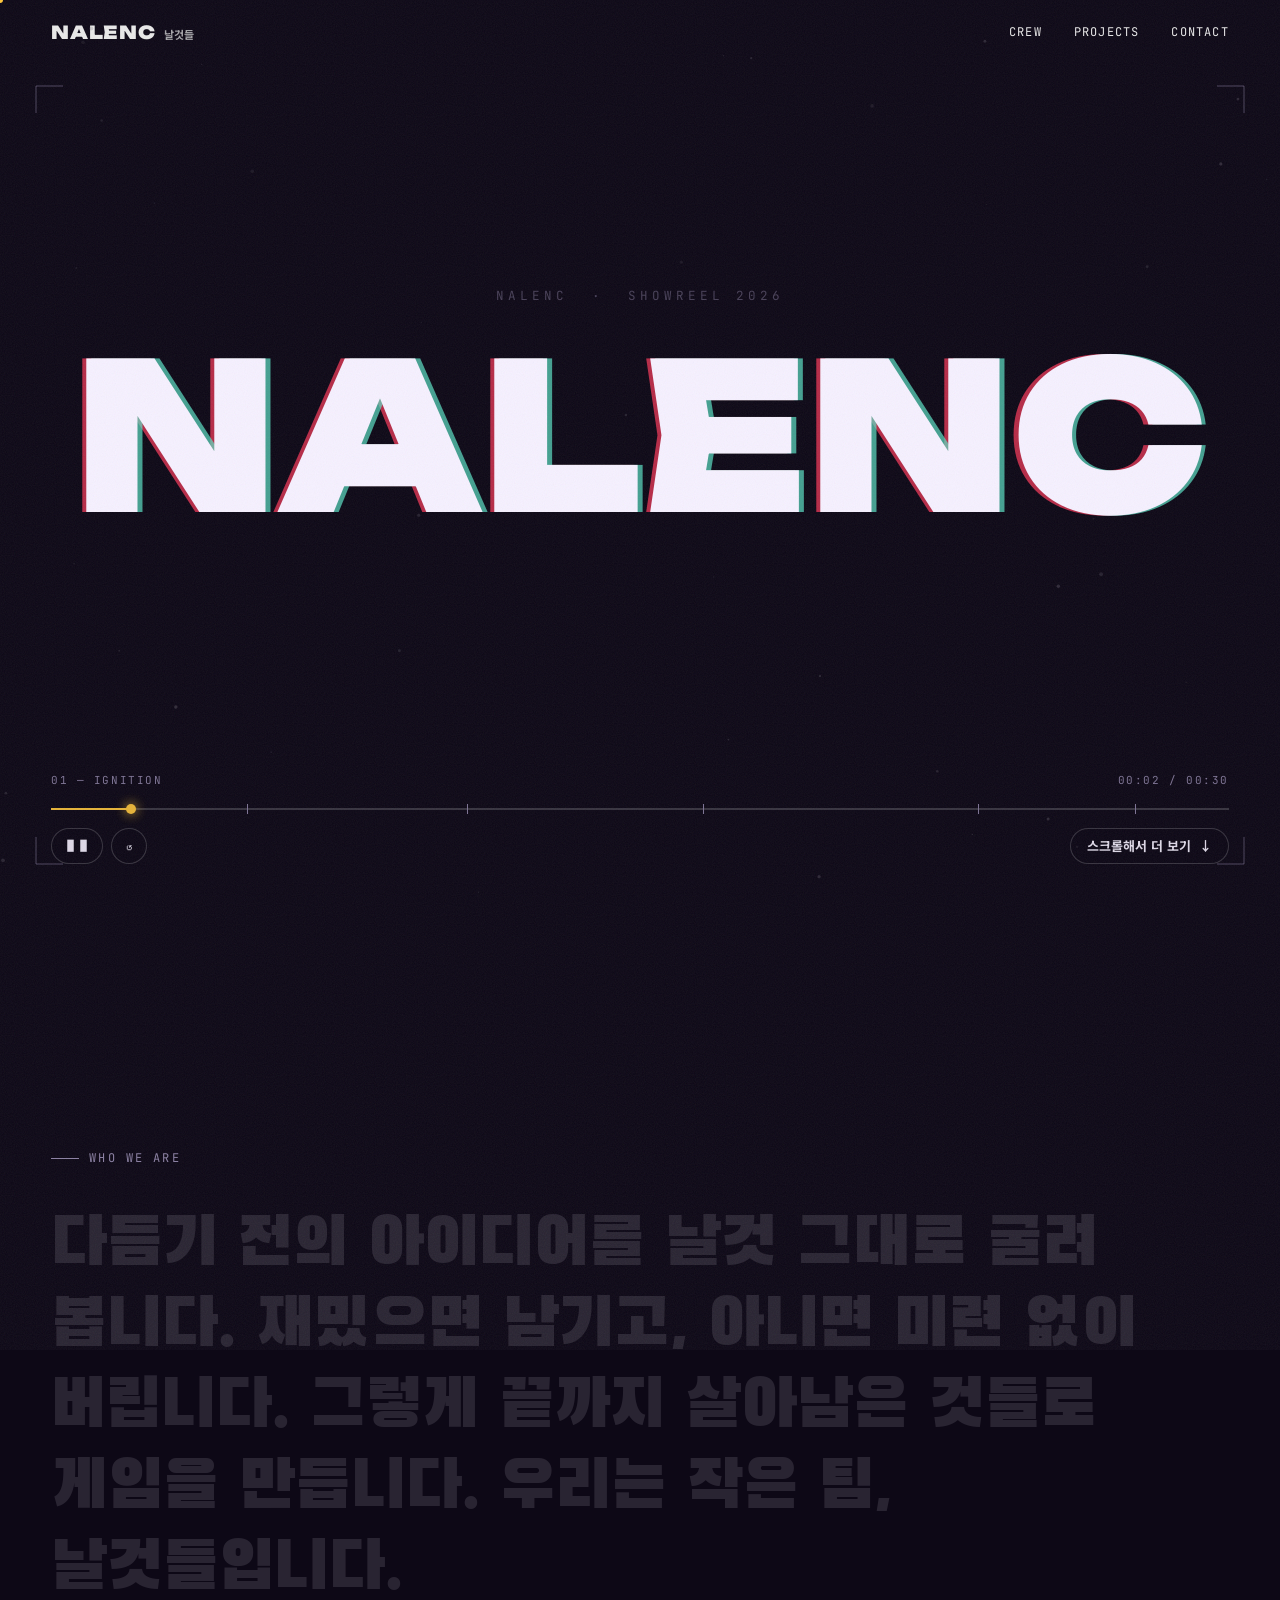
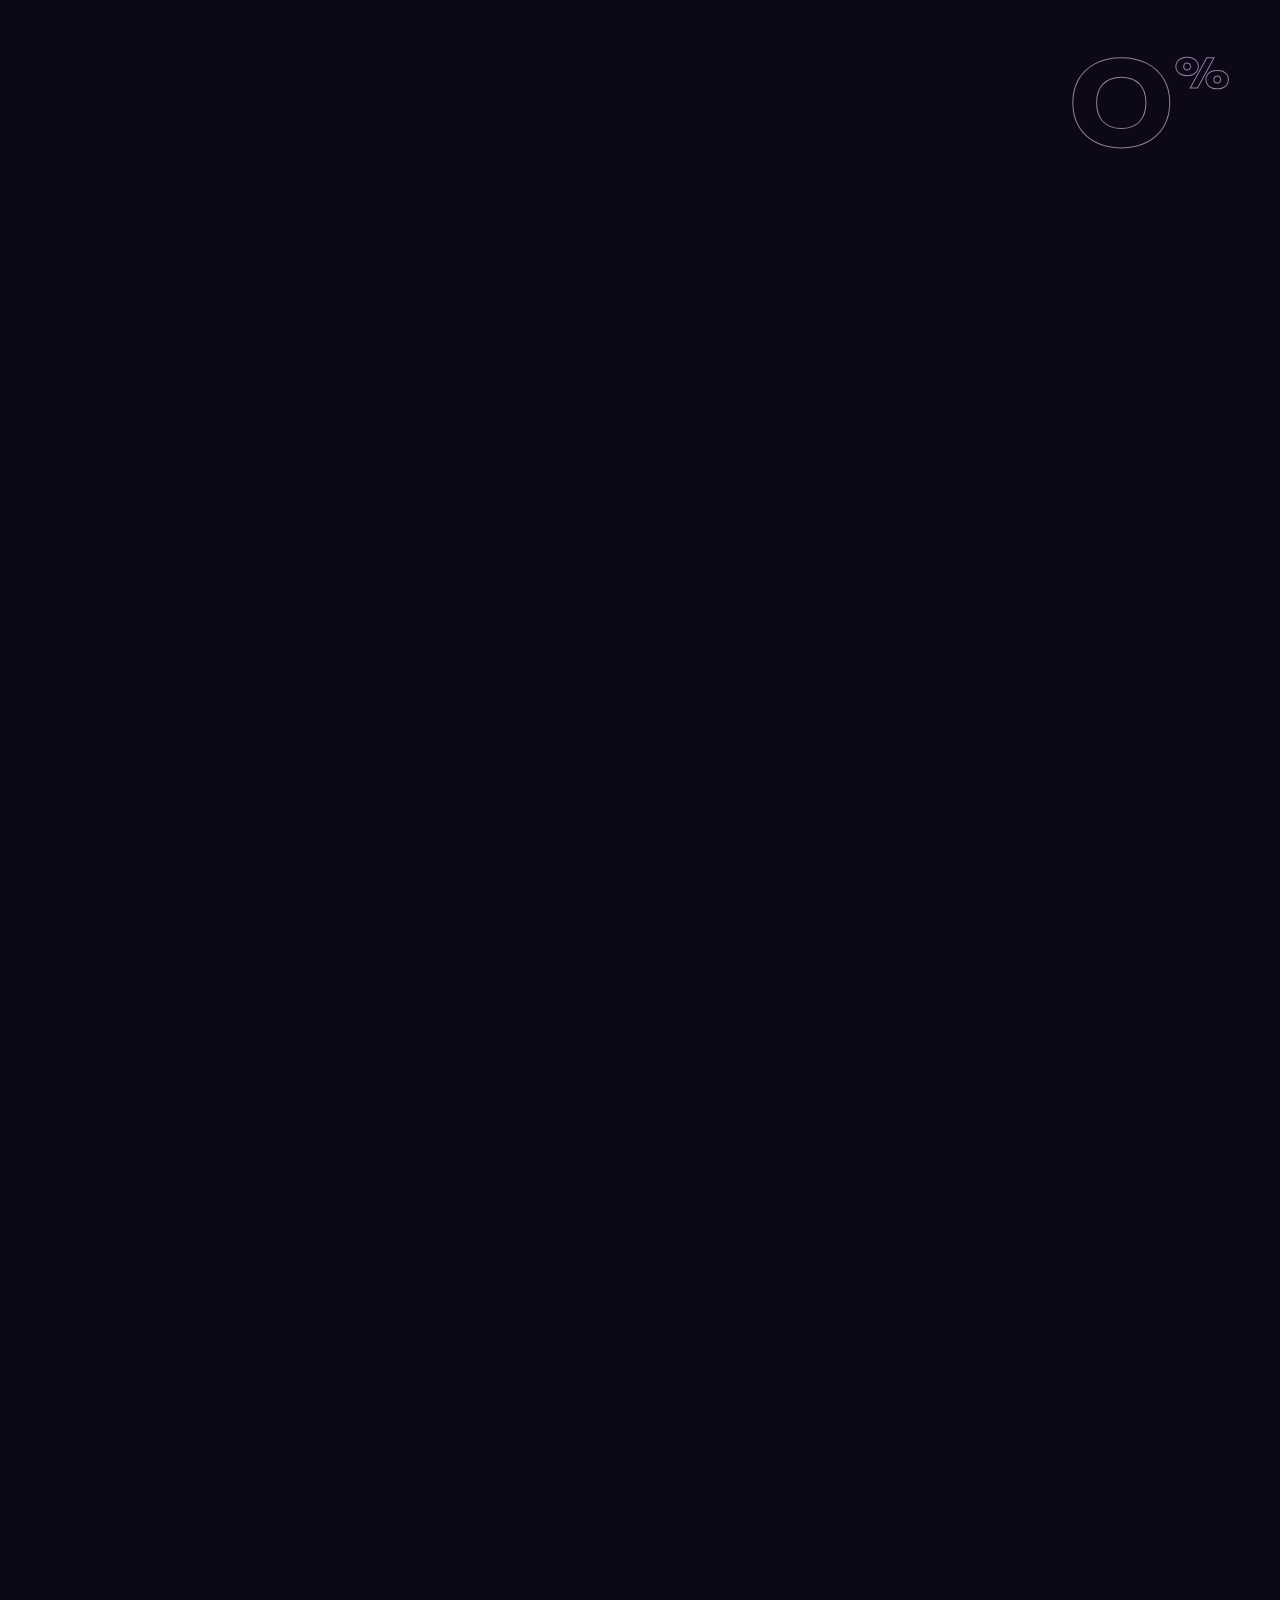
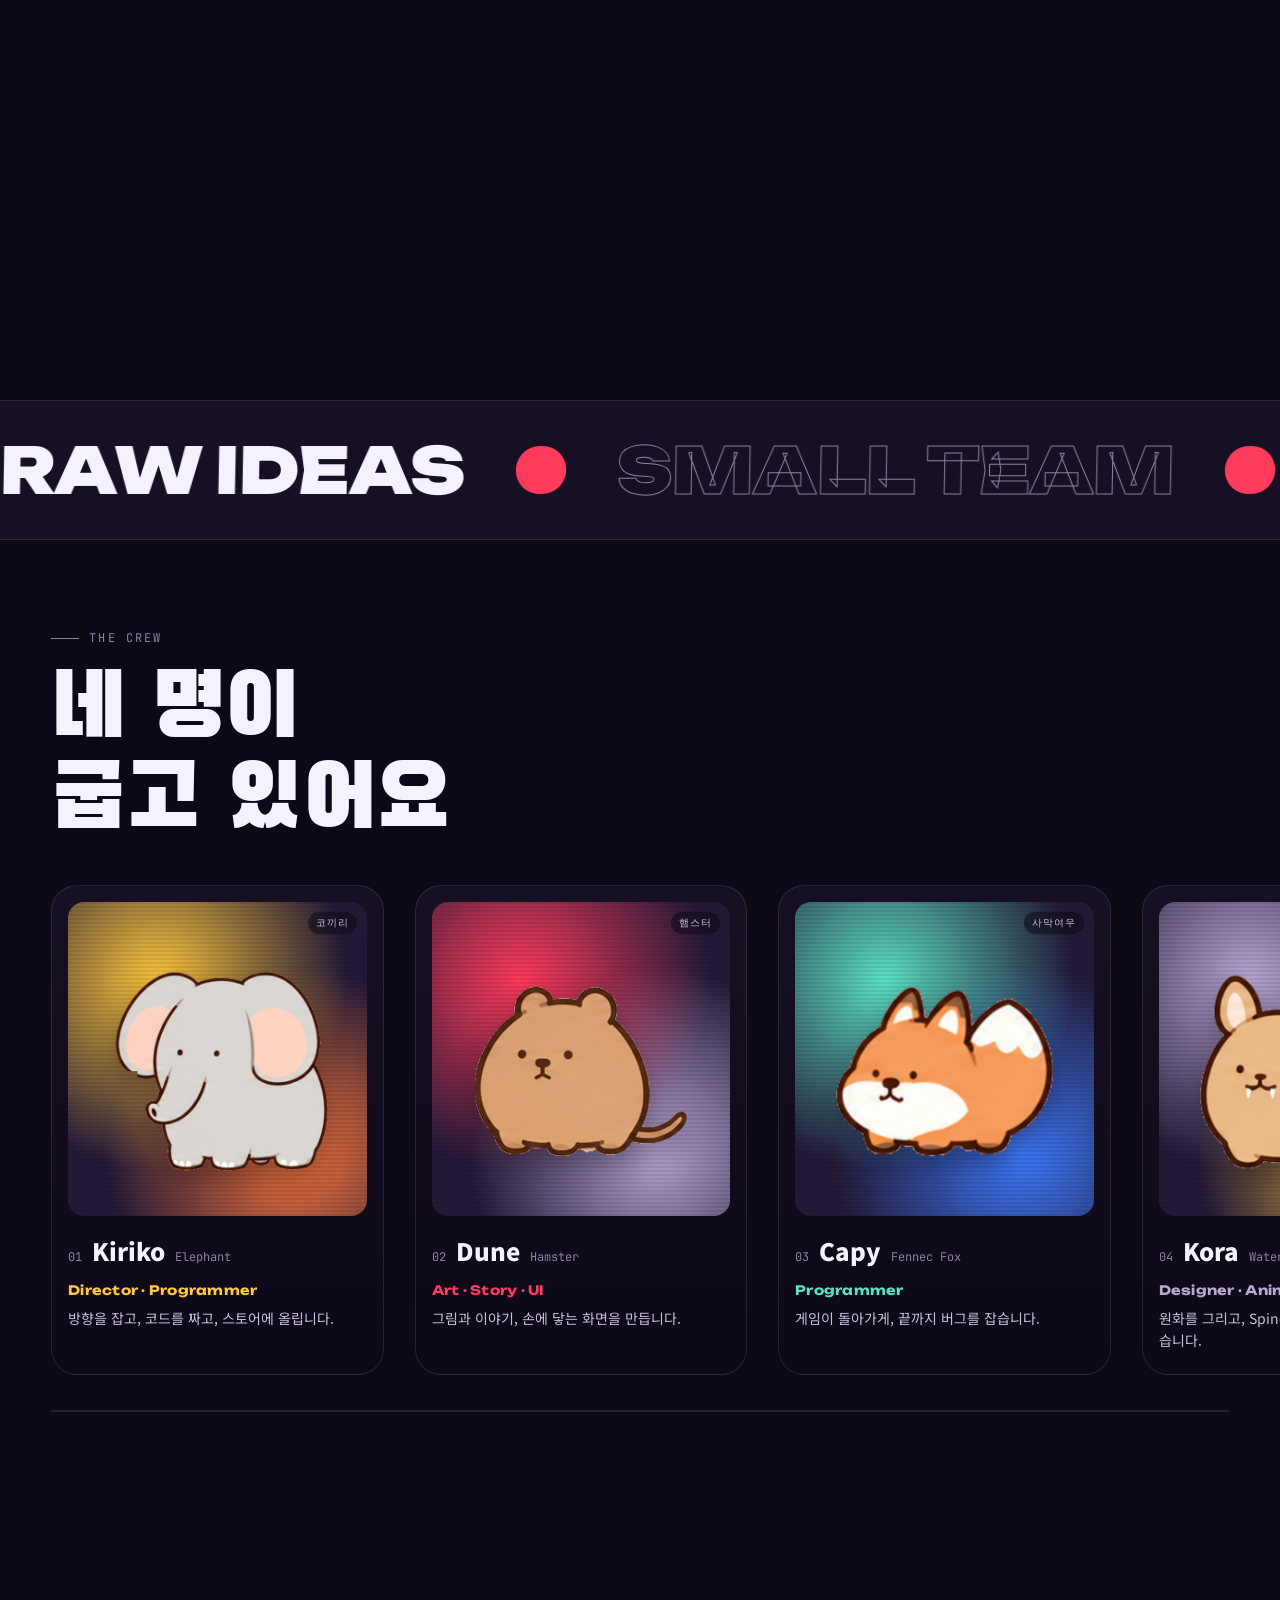
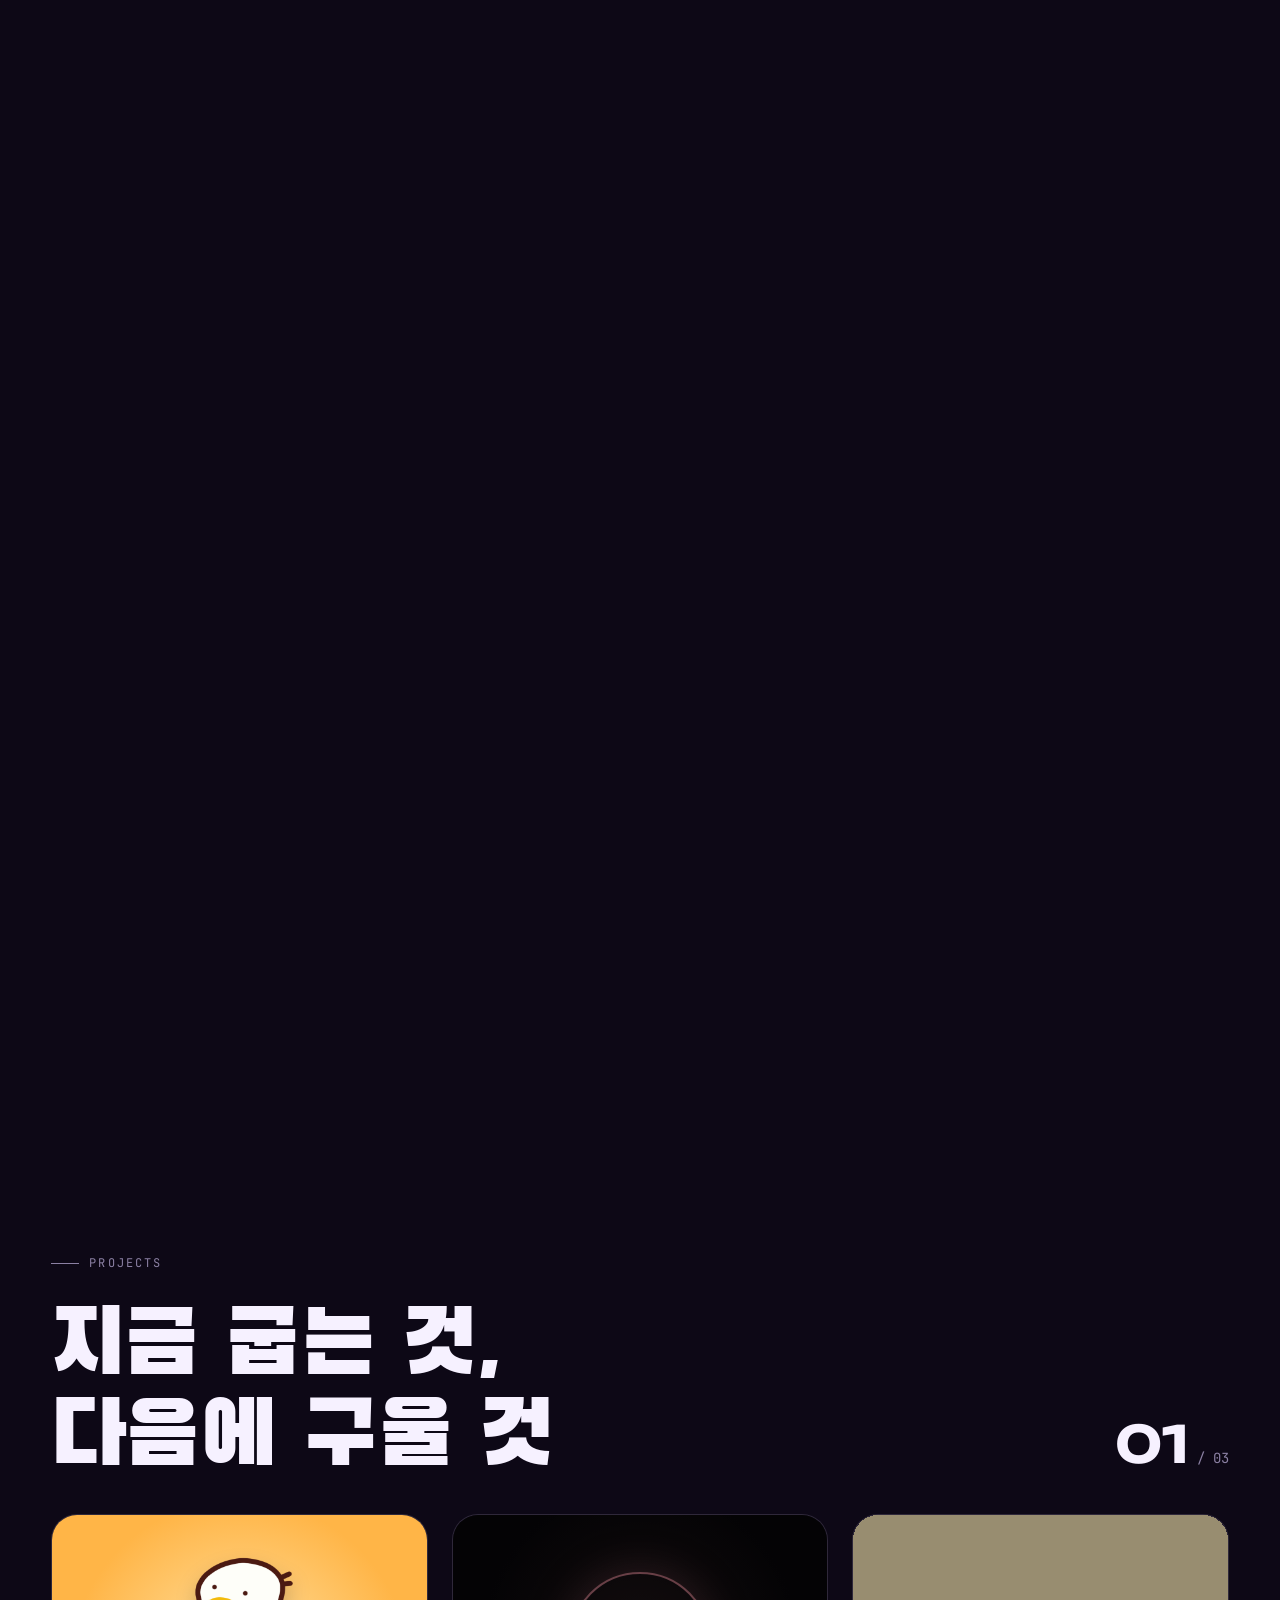
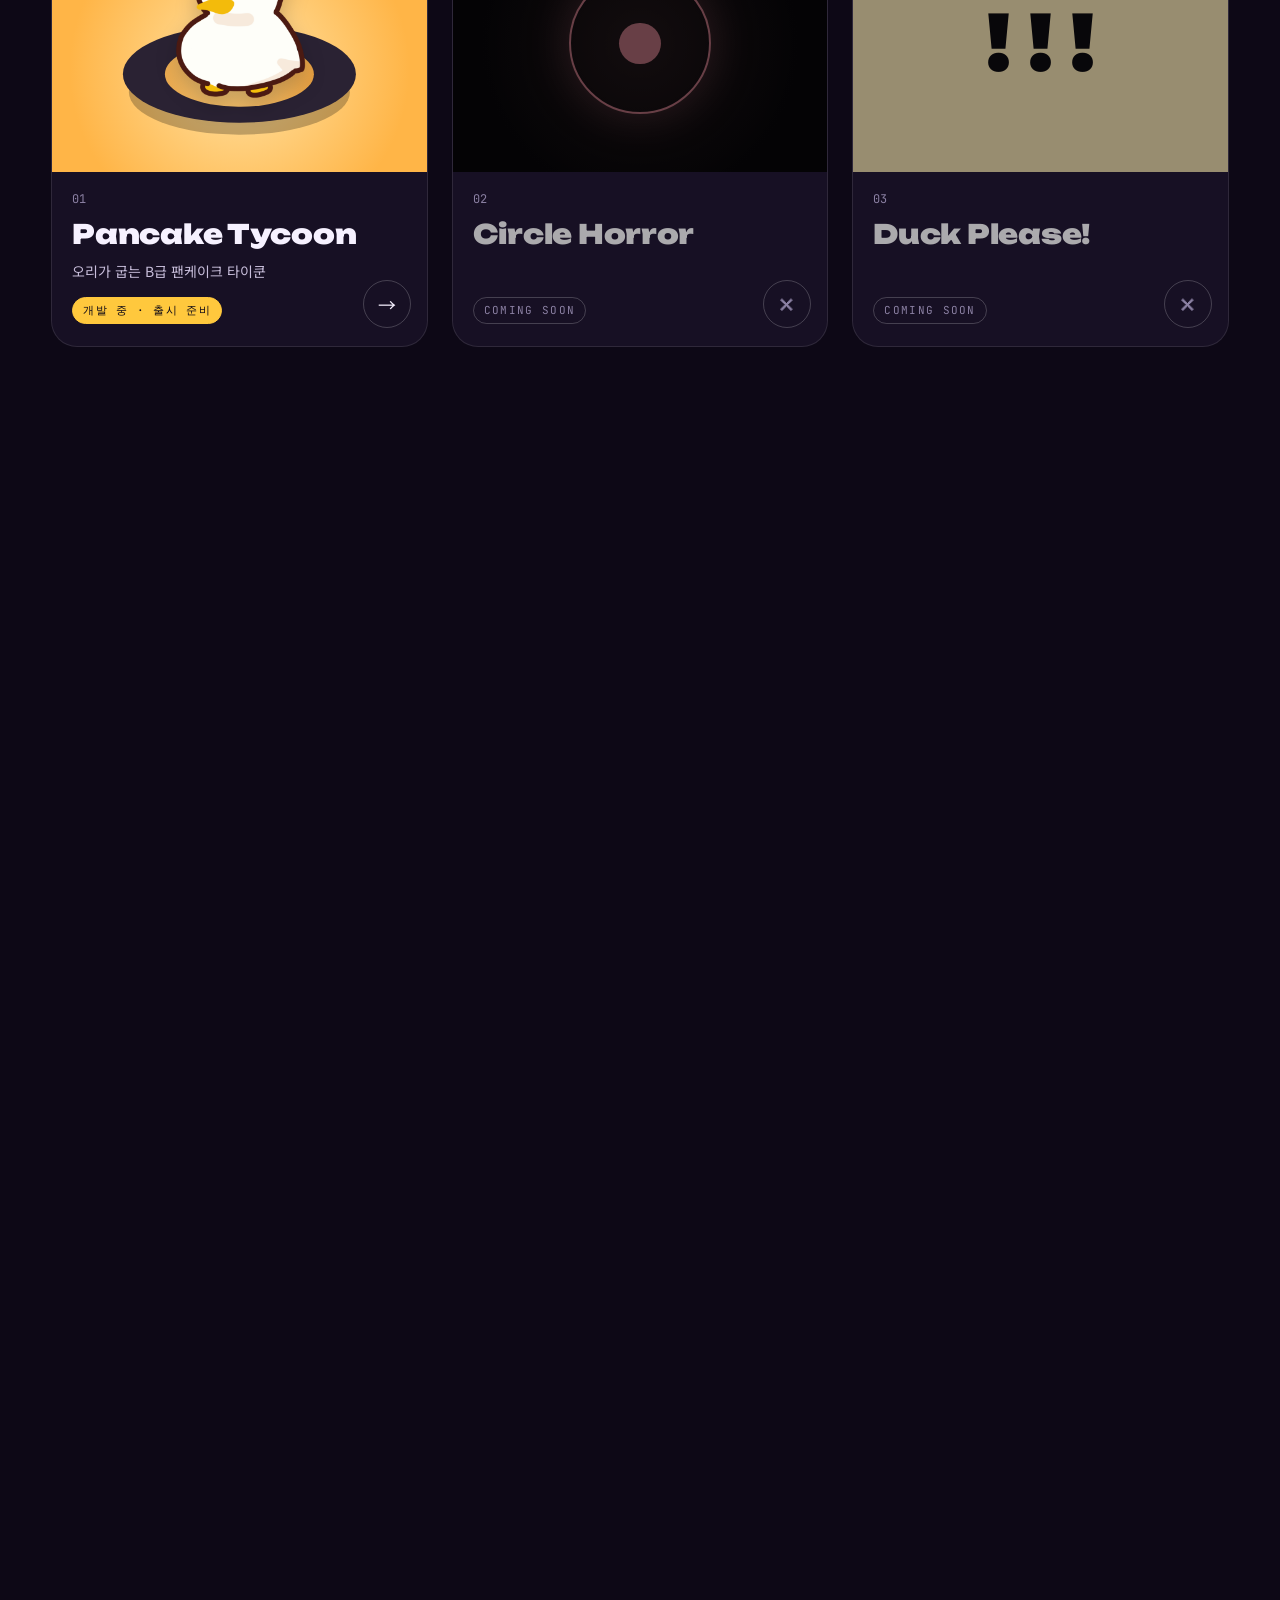
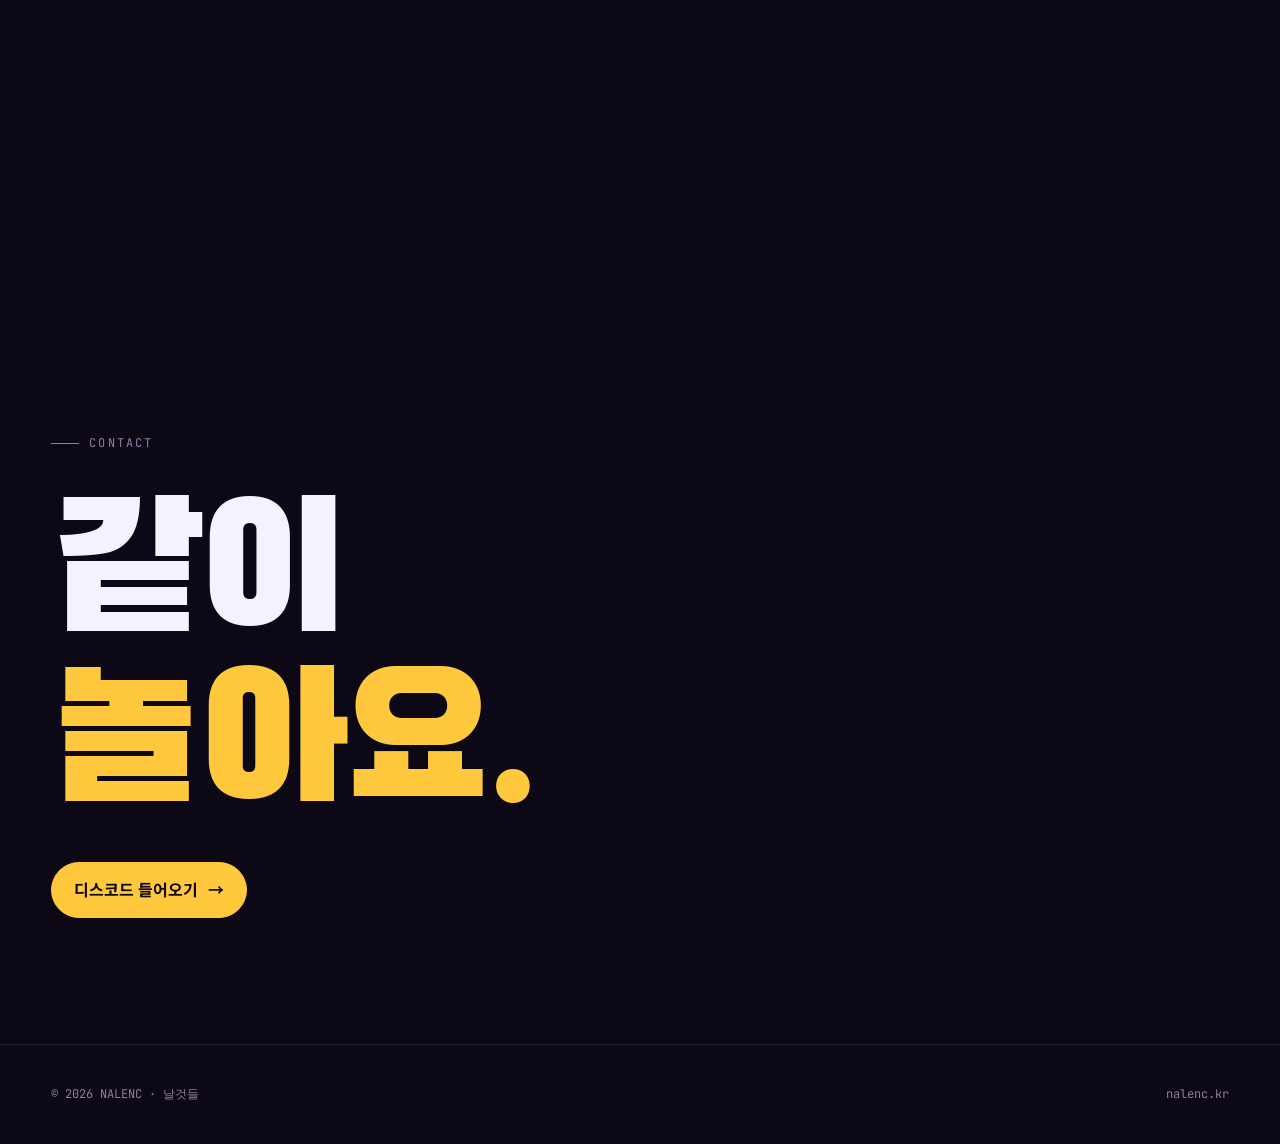
==== commit 31478aa3: "Fix [Site] 디스코드 초대 링크 — 만료 없는 링크로(첫 화면 · Pancake Tycoon 페이지) Co-Authored-By: Claude Opus 5.5 <norepl" ====
--- a/index.html
+++ b/index.html
@@ -164,7 +164,7 @@
     <p class="eyebrow" data-reveal>Contact</p>
     <h2 class="huge" data-reveal style="--d:.1s">같이<br><span class="y">놀아요.</span></h2>
     <div class="contact-row" data-reveal style="--d:.2s">
-      <a class="btn solid" href="https://discord.gg/7uwZD7Hkh" target="_blank" rel="noopener">디스코드 들어오기 <span class="arr">→</span></a>
+      <a class="btn solid" href="https://discord.gg/ESYRkx5bnr" target="_blank" rel="noopener">디스코드 들어오기 <span class="arr">→</span></a>
     </div>
   </section>
 
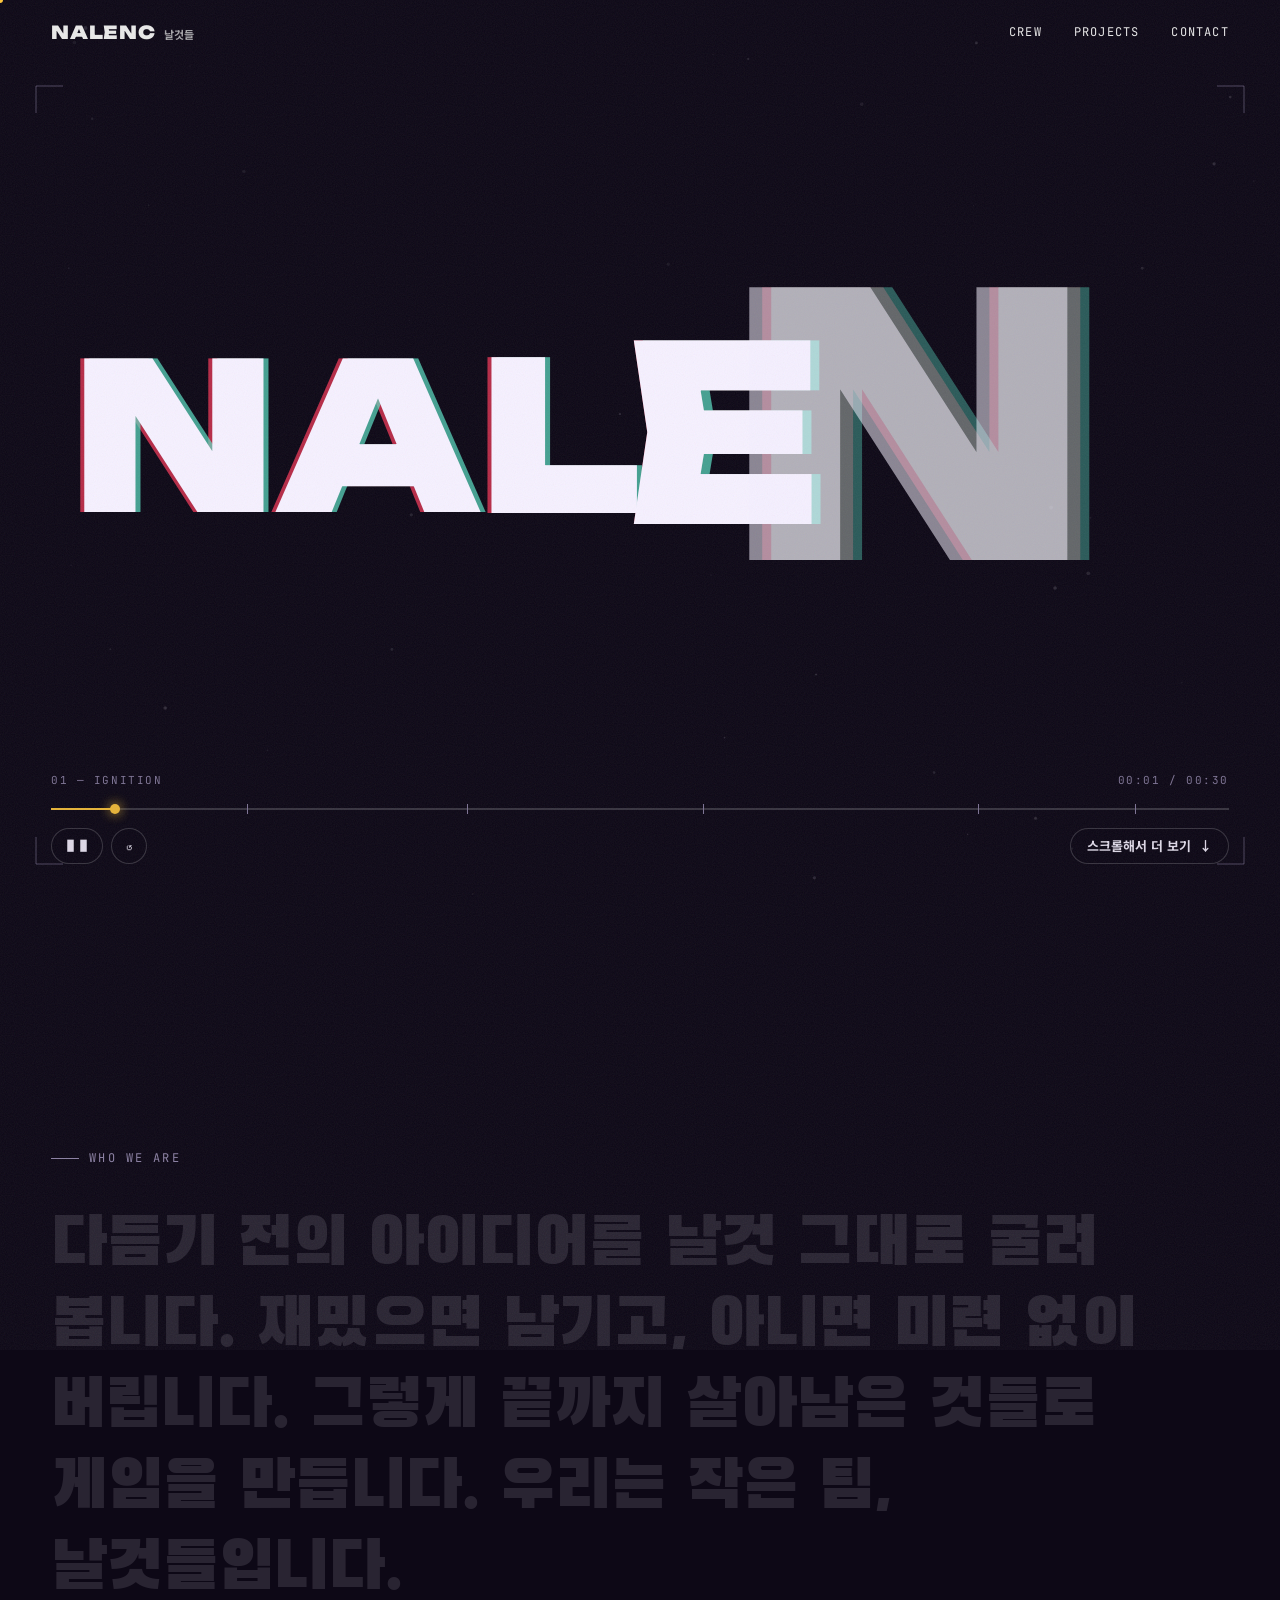
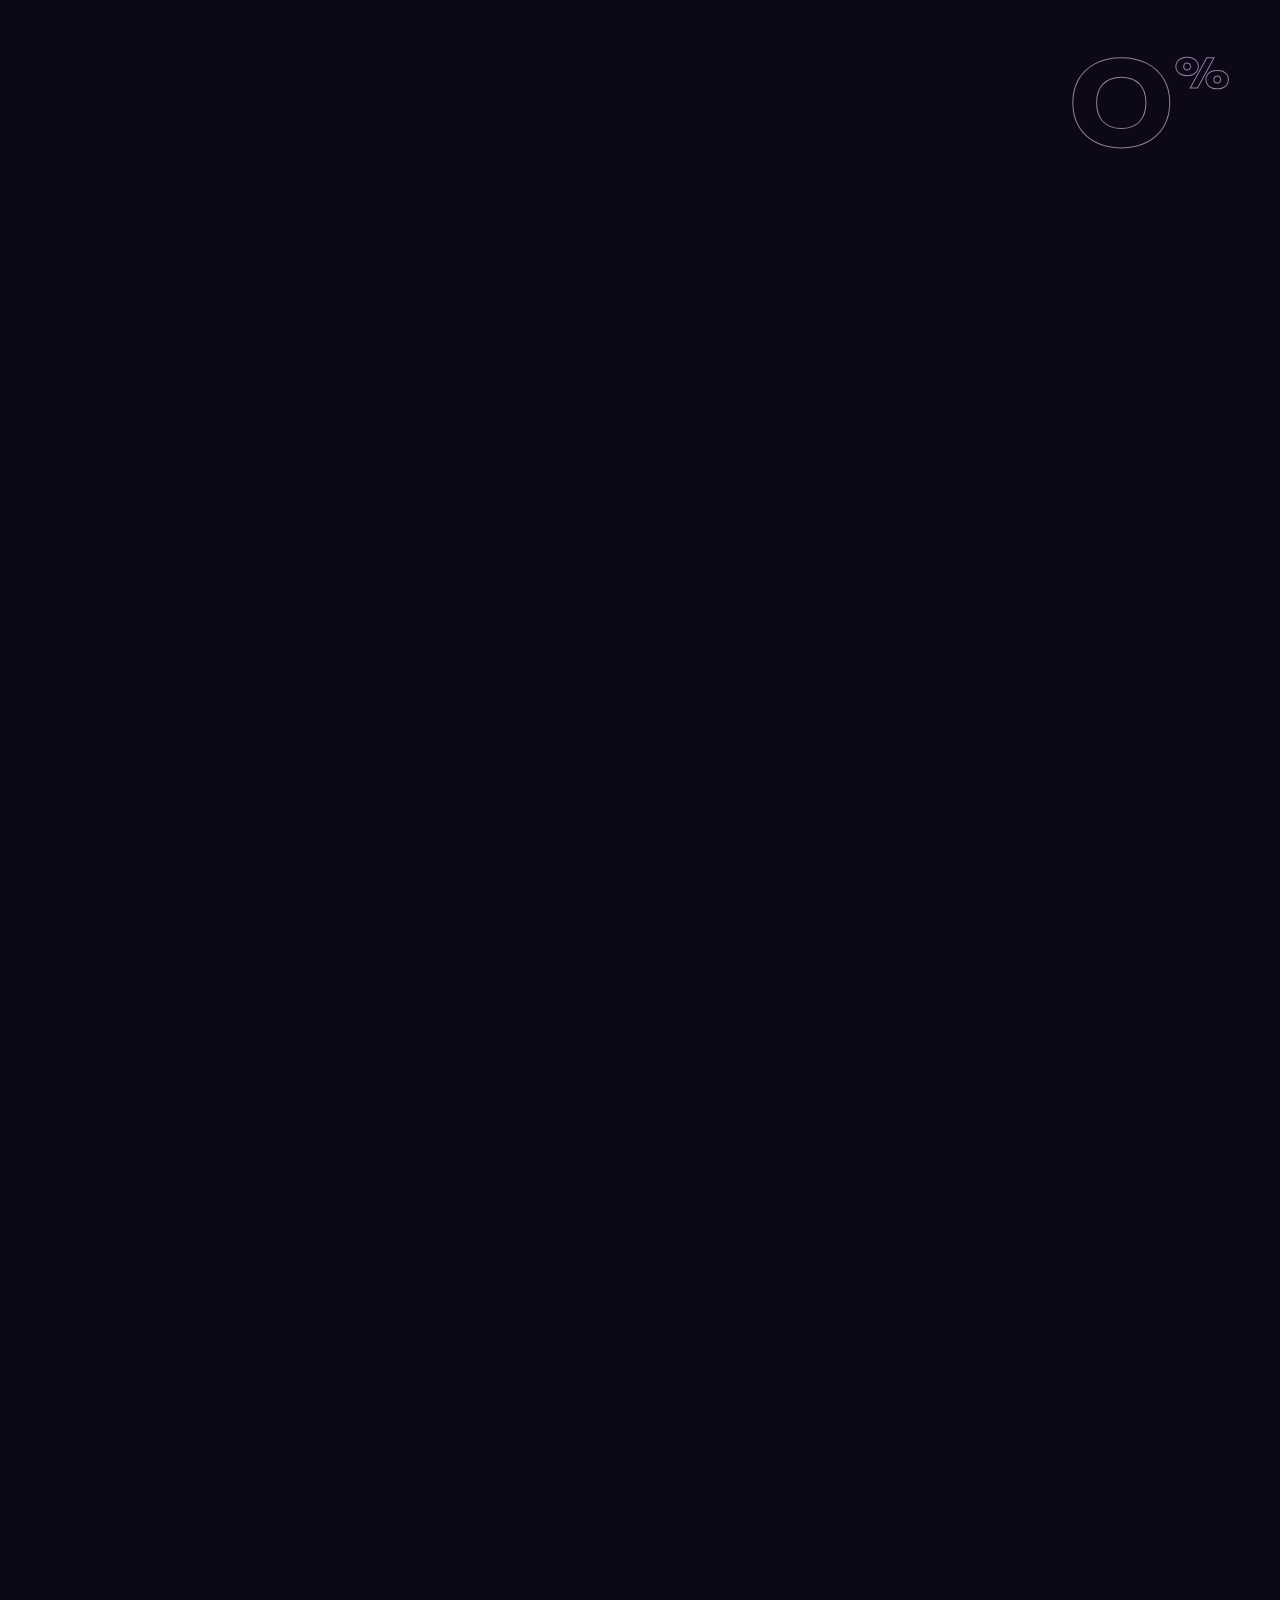
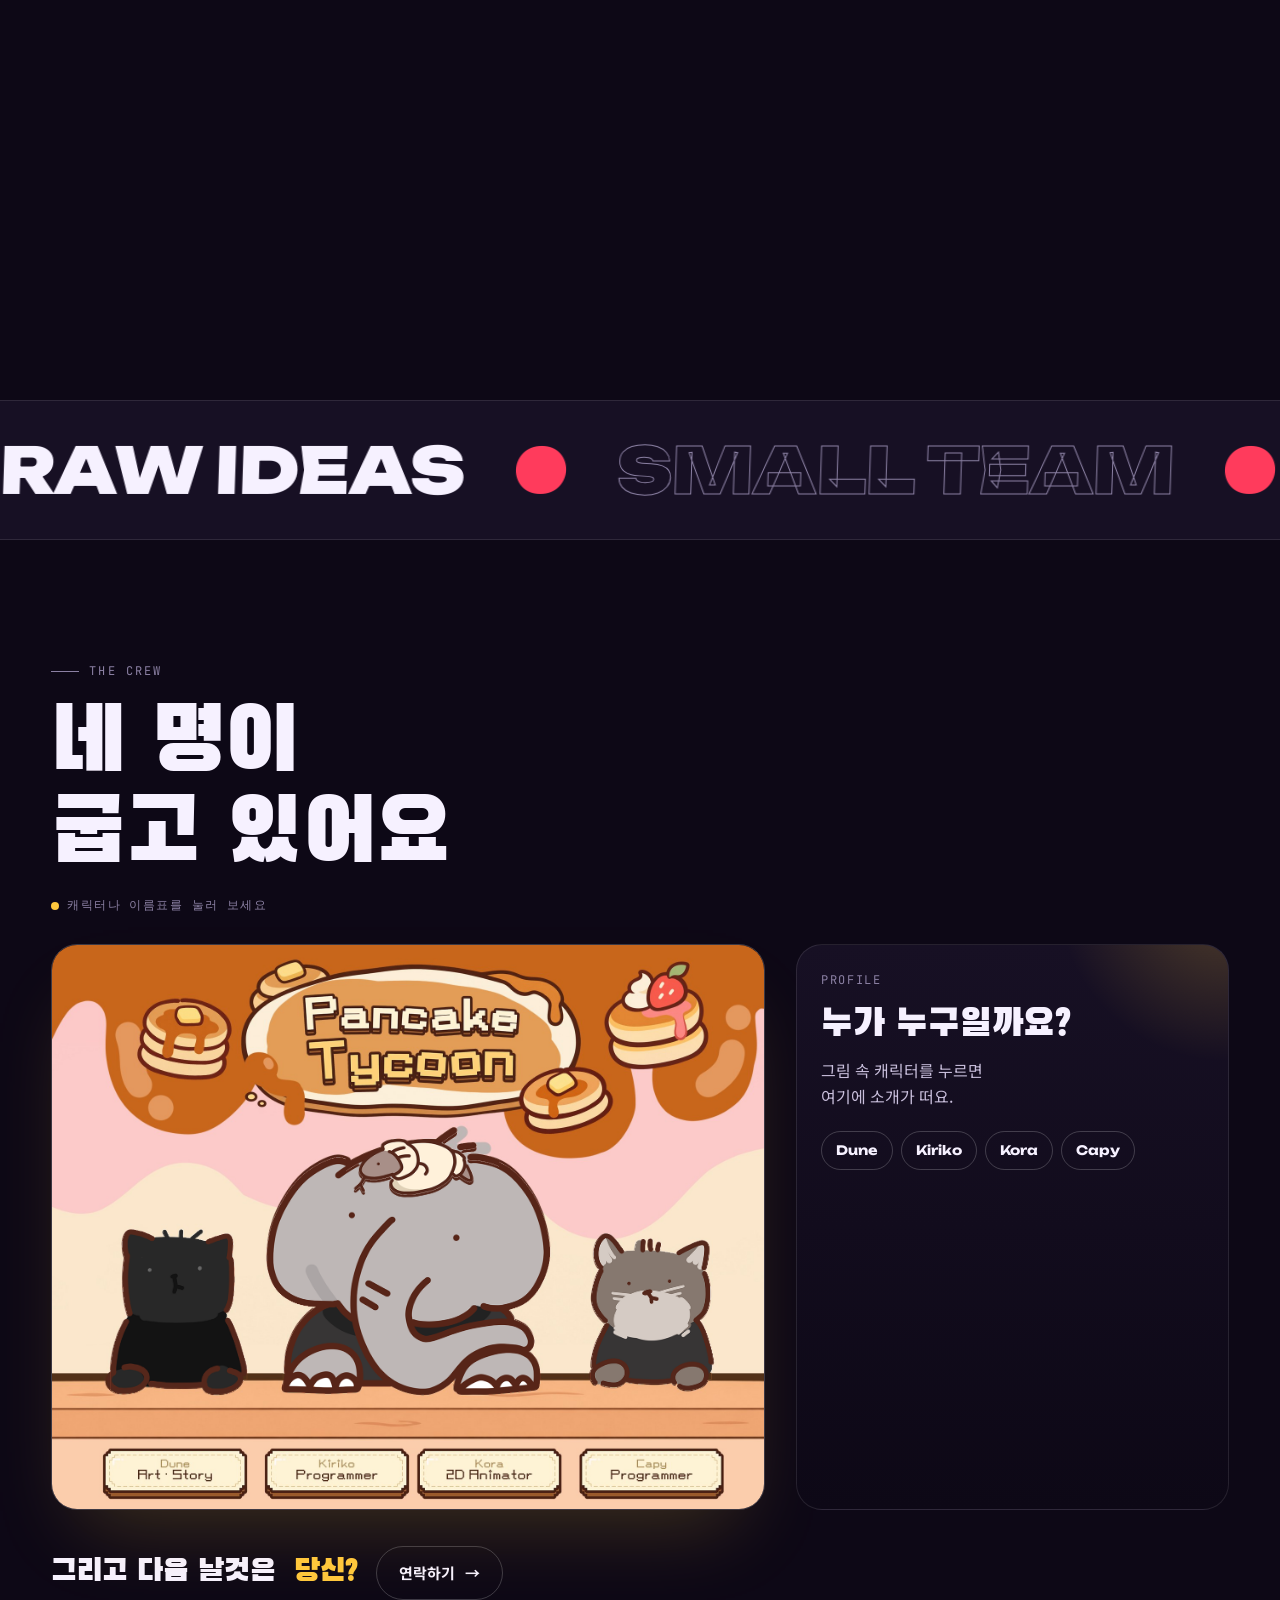
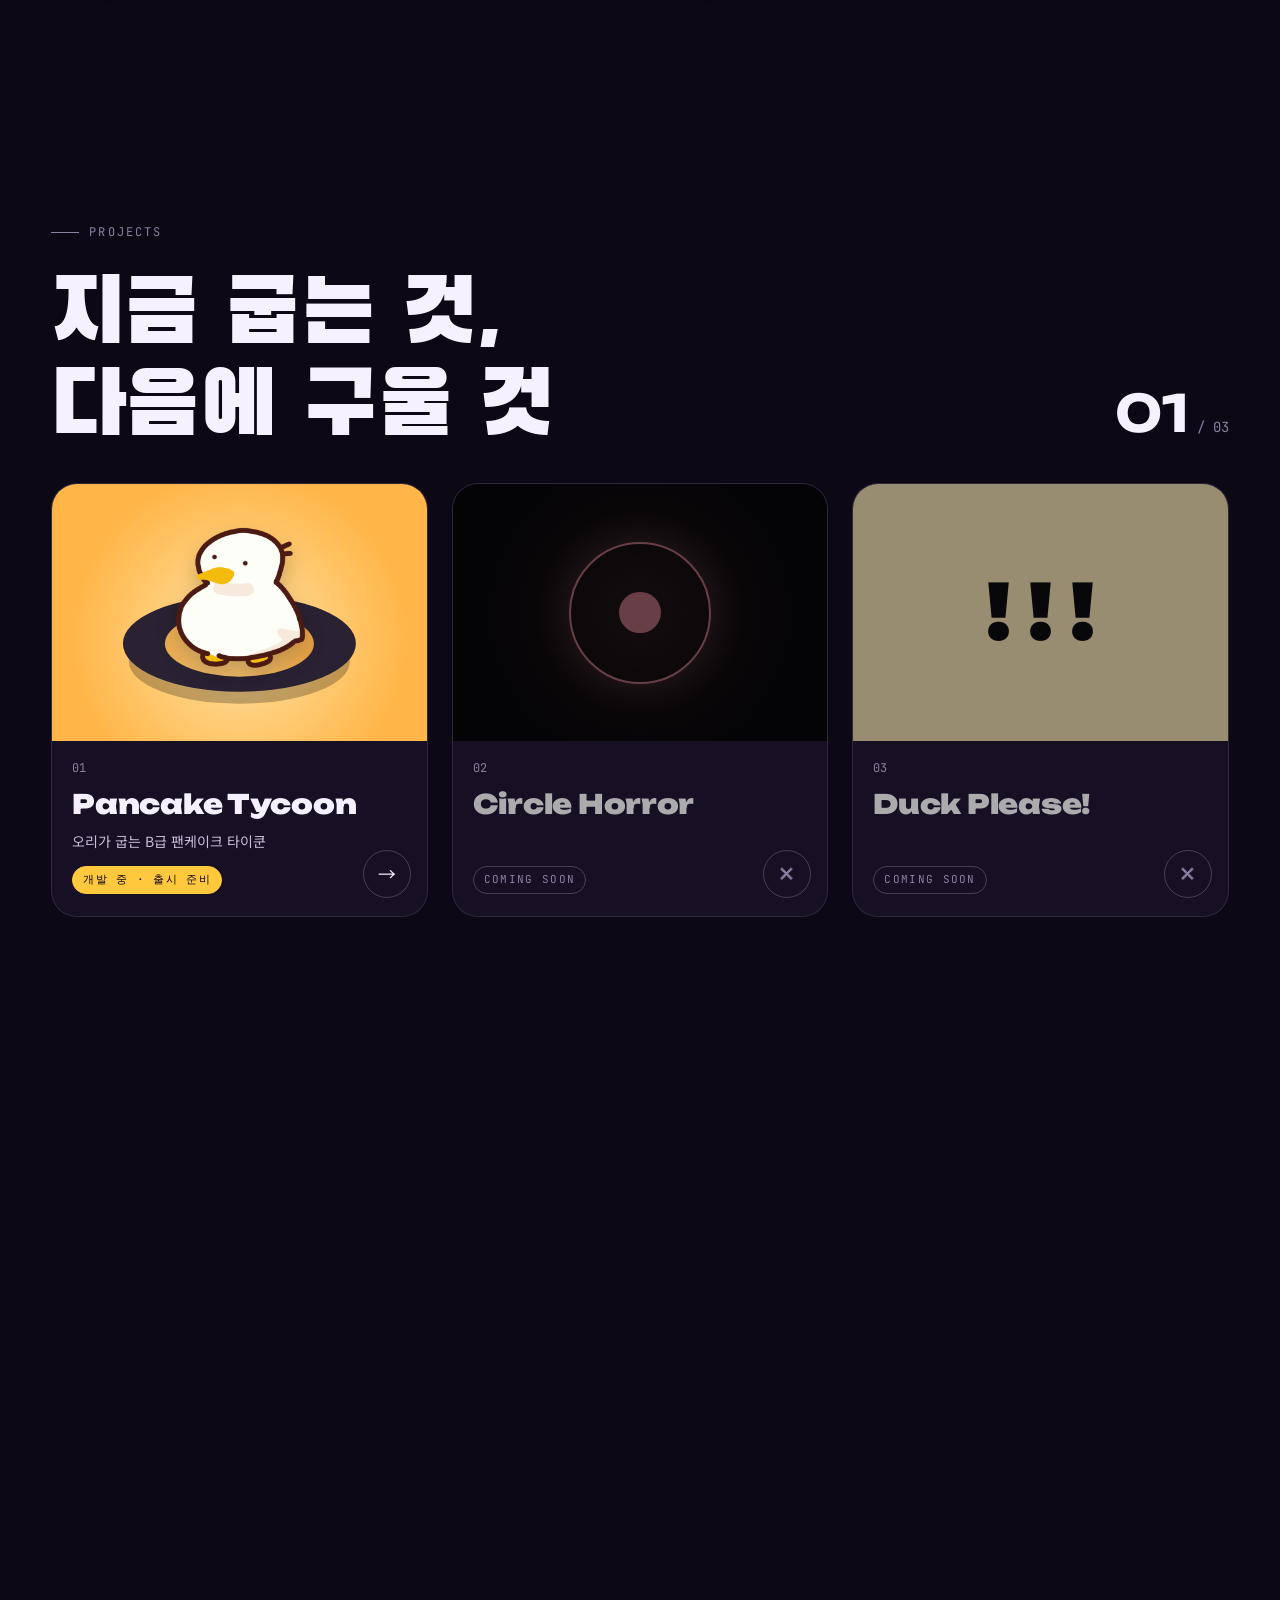
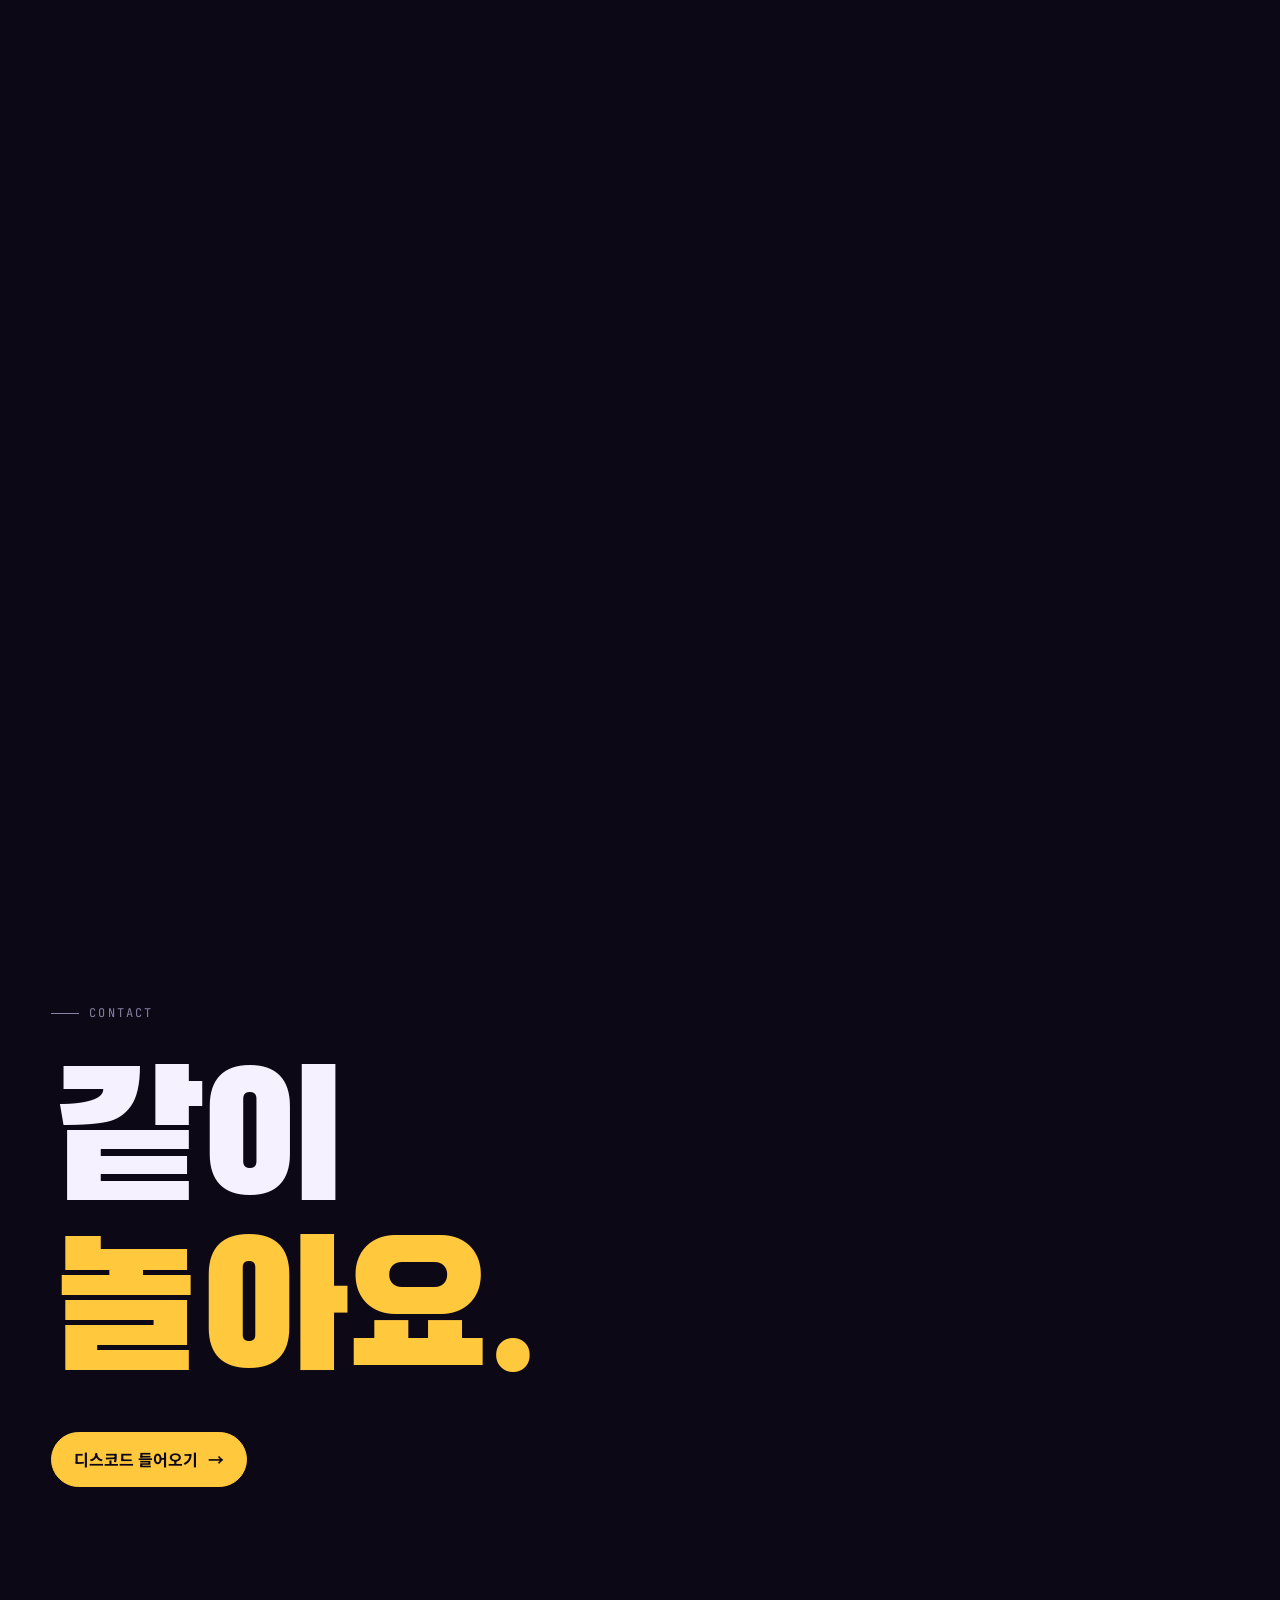
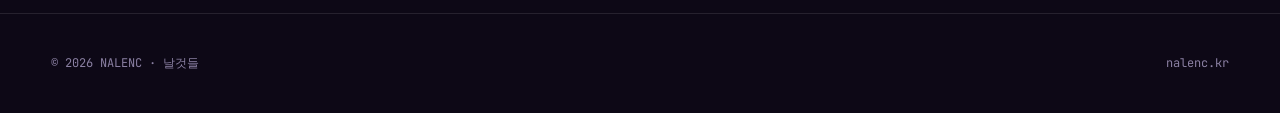
==== commit 58d547df: "Add [Site] 팀 구역을 프로필 그림 무대로 — 캐릭터 숨쉬기 · 누르면 통통 + 정보 카드, Capy 스토리 작가 - 가로 카드 → 통짜 프로필 그림 바탕 + 오려낸 캐릭터" ====
--- a/index.html
+++ b/index.html
@@ -1,180 +1,181 @@
-<!doctype html>
-<html lang="ko">
-<head>
-  <meta charset="utf-8">
-  <meta name="viewport" content="width=device-width, initial-scale=1">
-  <title>NALENC — 날것 그대로 만드는 게임팀</title>
-  <meta name="description" content="NALENC(날것들)는 작은 인디 게임팀입니다. 지금은 오리가 굽는 팬케이크 타이쿤, Pancake Tycoon 을 만들고 있어요.">
-  <meta property="og:title" content="NALENC — 날것 그대로 만드는 게임팀">
-  <meta property="og:description" content="오리가 굽는 팬케이크 타이쿤, Pancake Tycoon 을 만들고 있어요.">
-  <link rel="canonical" href="https://nalenc.kr/">
-  <meta property="og:type" content="website">
-  <meta property="og:site_name" content="NALENC">
-  <meta property="og:locale" content="ko_KR">
-  <meta property="og:url" content="https://nalenc.kr/">
-  <meta property="og:image" content="https://nalenc.kr/assets/img/duck.png">
-  <meta name="twitter:card" content="summary">
-  <meta name="theme-color" content="#0d0816">
-  <script>document.documentElement.classList.add("js")</script>
-  <link rel="icon" href="assets/img/duck.png">
-  <link rel="preconnect" href="https://fonts.googleapis.com">
-  <link rel="preconnect" href="https://fonts.gstatic.com" crossorigin>
-  <link rel="stylesheet" href="https://fonts.googleapis.com/css2?family=Black+Han+Sans&family=JetBrains+Mono:wght@400;700&family=Noto+Sans+KR:wght@400;700;900&family=Unbounded:wght@400;700;900&display=swap">
-  <link rel="stylesheet" href="assets/css/site.css">
-  <link rel="stylesheet" href="assets/css/home.css">
-</head>
-<body>
-  <div class="scroll-bar"></div>
-  <div class="grain" aria-hidden="true"></div>
-  <div class="cursor" aria-hidden="true"></div>
-  <div class="cursor-ring" aria-hidden="true"></div>
-
-  <header class="nav">
-    <a class="logo" href="#top">NALENC<small>날것들</small></a>
-    <nav class="links">
-      <a href="#crew">Crew</a>
-      <a href="#projects">Projects</a>
-      <a href="#contact">Contact</a>
-    </nav>
-  </header>
-
-  <!-- 1. 30초 인트로 -->
-  <section id="top" class="reel" aria-label="NALENC 30초 쇼릴">
-    <canvas id="reel" aria-hidden="true"></canvas>
-    <div class="reel-ui">
-      <div class="reel-meta"><span id="reel-chapter">01 — IGNITION</span><span id="reel-time">00:00 / 00:30</span></div>
-      <div class="reel-bar" id="reel-bar" role="slider" aria-label="쇼릴 시간" aria-valuemin="0" aria-valuemax="30" aria-valuenow="0" tabindex="0">
-        <div class="fill" id="reel-fill"></div>
-        <div class="ticks" id="reel-ticks"></div>
-      </div>
-      <div class="reel-btns">
-        <button class="rb" id="reel-play" aria-label="일시정지">❚❚</button>
-        <button class="rb" id="reel-restart" aria-label="처음부터">↺</button>
-        <span class="sp"></span>
-        <a class="rb wide" href="#manifesto" id="reel-skip">스크롤해서 더 보기 <span class="bob">↓</span></a>
-      </div>
-    </div>
-  </section>
-
-  <!-- 2. 선언 — 스크롤에 맞춰 글자가 켜진다 -->
-  <section id="manifesto" class="pin" data-scene="manifesto" style="--len: 300vh">
-    <div class="stage">
-      <p class="eyebrow">Who we are</p>
-      <p class="mani" id="mani">다듬기 전의 아이디어를 날것 그대로 굴려 봅니다. 재밌으면 남기고, 아니면 미련 없이 버립니다. 그렇게 끝까지 살아남은 것들로 게임을 만듭니다. 우리는 작은 팀, 날것들입니다.</p>
-      <div class="mani-count"><b id="mani-n">0</b><span>%</span></div>
-    </div>
-  </section>
-
-  <div class="marquee" aria-hidden="true">
-    <div class="track">
-      <span>RAW IDEAS</span><span class="dot">●</span><span class="o">SMALL TEAM</span><span class="dot">●</span><span class="y">BIG FLIP</span><span class="dot">●</span><span>날것 그대로</span><span class="dot">●</span>
-      <span>RAW IDEAS</span><span class="dot">●</span><span class="o">SMALL TEAM</span><span class="dot">●</span><span class="y">BIG FLIP</span><span class="dot">●</span><span>날것 그대로</span><span class="dot">●</span>
-    </div>
-  </div>
-
-  <!-- 3. 팀 — 세로 스크롤이 가로로 흐른다 -->
-  <section id="crew" class="pin" data-scene="crew" style="--len: 420vh">
-    <div class="stage crew-stage">
-      <div class="crew-head">
-        <p class="eyebrow">The crew</p>
-        <h2 class="big">네 명이<br>굽고 있어요</h2>
-      </div>
-      <div class="crew-track" id="crew-track">
-        <article class="member" style="--c1:#ffc83d; --c2:#ff7a3d">
-          <div class="photo"><img src="assets/img/crew/kiriko.png" alt="Kiriko — 코끼리 캐릭터" loading="lazy"><span class="tag">코끼리</span></div>
-          <div class="who"><span class="no">01</span><h3>Kiriko</h3><p class="en">Elephant</p></div>
-          <p class="role">Director · Programmer</p>
-          <p class="line">방향을 잡고, 코드를 짜고, 스토어에 올립니다.</p>
-        </article>
-        <article class="member" style="--c1:#ff3b5c; --c2:#b9a8d6">
-          <div class="photo"><img src="assets/img/crew/dune.png" alt="Dune — 햄스터 캐릭터" loading="lazy"><span class="tag">햄스터</span></div>
-          <div class="who"><span class="no">02</span><h3>Dune</h3><p class="en">Hamster</p></div>
-          <p class="role">Art · Story · UI</p>
-          <p class="line">그림과 이야기, 손에 닿는 화면을 만듭니다.</p>
-        </article>
-        <article class="member" style="--c1:#5ce1c6; --c2:#3d7bff">
-          <div class="photo"><img src="assets/img/crew/capy.png" alt="Capy — 사막여우 캐릭터" loading="lazy"><span class="tag">사막여우</span></div>
-          <div class="who"><span class="no">03</span><h3>Capy</h3><p class="en">Fennec Fox</p></div>
-          <p class="role">Programmer</p>
-          <p class="line">게임이 돌아가게, 끝까지 버그를 잡습니다.</p>
-        </article>
-        <article class="member" style="--c1:#b9a8d6; --c2:#ffc83d">
-          <div class="photo"><img src="assets/img/crew/kora.png" alt="Kora — 고라니 캐릭터" loading="lazy"><span class="tag">고라니</span></div>
-          <div class="who"><span class="no">04</span><h3>Kora</h3><p class="en">Water Deer</p></div>
-          <p class="role">Designer · Animation · Concept Art</p>
-          <p class="line">원화를 그리고, Spine 으로 캐릭터에 숨을 불어넣습니다.</p>
-        </article>
-        <div class="member end">
-          <p>그리고<br>다음 날것은<br><b>당신?</b></p>
-          <a class="btn" href="#contact">연락하기 <span class="arr">→</span></a>
-        </div>
-      </div>
-      <div class="crew-progress"><i id="crew-bar"></i></div>
-    </div>
-  </section>
-
-  <!-- 4. 프로젝트 -->
-  <section id="projects" class="pin" data-scene="projects" style="--len: 260vh">
-    <div class="stage proj-stage">
-      <div class="proj-head">
-        <p class="eyebrow">Projects</p>
-        <h2 class="big">지금 굽는 것,<br>다음에 구울 것</h2>
-        <p class="proj-count"><b id="proj-n">01</b> / 03</p>
-      </div>
-      <div class="proj-grid">
-        <a class="proj live" href="projects/pancake-tycoon/index.html" style="--i:0">
-          <div class="thumb pt">
-            <div class="pan"></div>
-            <img src="assets/img/duck.png" alt="Pancake Tycoon 의 오리 주인공">
-          </div>
-          <div class="meta">
-            <span class="no">01</span>
-            <h3>Pancake Tycoon</h3>
-            <p>오리가 굽는 B급 팬케이크 타이쿤</p>
-            <span class="state live">개발 중 · 출시 준비</span>
-          </div>
-          <span class="go" aria-hidden="true">→</span>
-        </a>
-        <div class="proj soon" aria-disabled="true" style="--i:1">
-          <div class="thumb ch"><div class="eye"><i></i></div></div>
-          <div class="meta">
-            <span class="no">02</span>
-            <h3>Circle Horror</h3>
-            <p>&nbsp;</p>
-            <span class="state">Coming Soon</span>
-          </div>
-          <button class="go" disabled aria-label="Circle Horror — Coming Soon">✕</button>
-        </div>
-        <div class="proj soon" aria-disabled="true" style="--i:2">
-          <div class="thumb dp"><span>!</span><span>!</span><span>!</span></div>
-          <div class="meta">
-            <span class="no">03</span>
-            <h3>Duck Please!</h3>
-            <p>&nbsp;</p>
-            <span class="state">Coming Soon</span>
-          </div>
-          <button class="go" disabled aria-label="Duck Please! — Coming Soon">✕</button>
-        </div>
-      </div>
-    </div>
-  </section>
-
-  <!-- 5. 연락 -->
-  <section id="contact" class="contact">
-    <p class="eyebrow" data-reveal>Contact</p>
-    <h2 class="huge" data-reveal style="--d:.1s">같이<br><span class="y">놀아요.</span></h2>
-    <div class="contact-row" data-reveal style="--d:.2s">
-      <a class="btn solid" href="https://discord.gg/ESYRkx5bnr" target="_blank" rel="noopener">디스코드 들어오기 <span class="arr">→</span></a>
-    </div>
-  </section>
-
-  <footer class="footer">
-    <span>© 2026 NALENC · 날것들</span>
-    <span class="sp"></span>
-    <span>nalenc.kr</span>
-  </footer>
-
-  <script src="assets/js/reel.js"></script>
-  <script src="assets/js/site.js"></script>
-</body>
-</html>
+<!doctype html>
+<html lang="ko">
+<head>
+  <meta charset="utf-8">
+  <meta name="viewport" content="width=device-width, initial-scale=1">
+  <title>NALENC — 날것 그대로 만드는 게임팀</title>
+  <meta name="description" content="NALENC(날것들)는 작은 인디 게임팀입니다. 지금은 오리가 굽는 팬케이크 타이쿤, Pancake Tycoon 을 만들고 있어요.">
+  <meta property="og:title" content="NALENC — 날것 그대로 만드는 게임팀">
+  <meta property="og:description" content="오리가 굽는 팬케이크 타이쿤, Pancake Tycoon 을 만들고 있어요.">
+  <link rel="canonical" href="https://nalenc.kr/">
+  <meta property="og:type" content="website">
+  <meta property="og:site_name" content="NALENC">
+  <meta property="og:locale" content="ko_KR">
+  <meta property="og:url" content="https://nalenc.kr/">
+  <meta property="og:image" content="https://nalenc.kr/assets/img/duck.png">
+  <meta name="twitter:card" content="summary">
+  <meta name="theme-color" content="#0d0816">
+  <script>document.documentElement.classList.add("js")</script>
+  <link rel="icon" href="assets/img/duck.png">
+  <link rel="preconnect" href="https://fonts.googleapis.com">
+  <link rel="preconnect" href="https://fonts.gstatic.com" crossorigin>
+  <link rel="stylesheet" href="https://fonts.googleapis.com/css2?family=Black+Han+Sans&family=JetBrains+Mono:wght@400;700&family=Noto+Sans+KR:wght@400;700;900&family=Unbounded:wght@400;700;900&display=swap">
+  <link rel="stylesheet" href="assets/css/site.css">
+  <link rel="stylesheet" href="assets/css/home.css">
+</head>
+<body>
+  <div class="scroll-bar"></div>
+  <div class="grain" aria-hidden="true"></div>
+  <div class="cursor" aria-hidden="true"></div>
+  <div class="cursor-ring" aria-hidden="true"></div>
+
+  <header class="nav">
+    <a class="logo" href="#top">NALENC<small>날것들</small></a>
+    <nav class="links">
+      <a href="#crew">Crew</a>
+      <a href="#projects">Projects</a>
+      <a href="#contact">Contact</a>
+    </nav>
+  </header>
+
+  <!-- 1. 30초 인트로 -->
+  <section id="top" class="reel" aria-label="NALENC 30초 쇼릴">
+    <canvas id="reel" aria-hidden="true"></canvas>
+    <div class="reel-ui">
+      <div class="reel-meta"><span id="reel-chapter">01 — IGNITION</span><span id="reel-time">00:00 / 00:30</span></div>
+      <div class="reel-bar" id="reel-bar" role="slider" aria-label="쇼릴 시간" aria-valuemin="0" aria-valuemax="30" aria-valuenow="0" tabindex="0">
+        <div class="fill" id="reel-fill"></div>
+        <div class="ticks" id="reel-ticks"></div>
+      </div>
+      <div class="reel-btns">
+        <button class="rb" id="reel-play" aria-label="일시정지">❚❚</button>
+        <button class="rb" id="reel-restart" aria-label="처음부터">↺</button>
+        <span class="sp"></span>
+        <a class="rb wide" href="#manifesto" id="reel-skip">스크롤해서 더 보기 <span class="bob">↓</span></a>
+      </div>
+    </div>
+  </section>
+
+  <!-- 2. 선언 — 스크롤에 맞춰 글자가 켜진다 -->
+  <section id="manifesto" class="pin" data-scene="manifesto" style="--len: 300vh">
+    <div class="stage">
+      <p class="eyebrow">Who we are</p>
+      <p class="mani" id="mani">다듬기 전의 아이디어를 날것 그대로 굴려 봅니다. 재밌으면 남기고, 아니면 미련 없이 버립니다. 그렇게 끝까지 살아남은 것들로 게임을 만듭니다. 우리는 작은 팀, 날것들입니다.</p>
+      <div class="mani-count"><b id="mani-n">0</b><span>%</span></div>
+    </div>
+  </section>
+
+  <div class="marquee" aria-hidden="true">
+    <div class="track">
+      <span>RAW IDEAS</span><span class="dot">●</span><span class="o">SMALL TEAM</span><span class="dot">●</span><span class="y">BIG FLIP</span><span class="dot">●</span><span>날것 그대로</span><span class="dot">●</span>
+      <span>RAW IDEAS</span><span class="dot">●</span><span class="o">SMALL TEAM</span><span class="dot">●</span><span class="y">BIG FLIP</span><span class="dot">●</span><span>날것 그대로</span><span class="dot">●</span>
+    </div>
+  </div>
+
+  <!-- 3. 팀 — 통짜 그림 위에 오려낸 캐릭터를 겹쳐, 숨쉬기(IDLE) · 누르면 반응 + 정보 카드 -->
+  <section id="crew" class="crew">
+    <div class="crew-head">
+      <p class="eyebrow" data-reveal>The crew</p>
+      <h2 class="big" data-reveal style="--d:.08s">네 명이<br>굽고 있어요</h2>
+      <p class="crew-hint" data-reveal style="--d:.16s">캐릭터나 이름표를 눌러 보세요</p>
+    </div>
+    <div class="crew-wrap" data-reveal style="--d:.2s">
+      <div class="scene" id="scene">
+        <img class="scene-bg" src="assets/img/crew-scene/stage.jpg" width="1672" height="1326" alt="Pancake Tycoon 팀 — 왼쪽부터 Dune(검은 고양이), Kiriko(코끼리, 머리 위에 Kora 고라니), Capy(회색 고양이)" loading="lazy">
+        <button class="actor" data-who="kiriko" style="left:29.605%;top:32.278%;width:41.866%;height:48.039%" aria-label="Kiriko 소개 보기"><img src="assets/img/crew-scene/kiriko-card.png" alt=""></button>
+        <button class="actor" data-who="dune" style="left:8.074%;top:50.452%;width:19.318%;height:29.412%" aria-label="Dune 소개 보기"><img src="assets/img/crew-scene/dune.png" alt=""></button>
+        <button class="actor" data-who="capy" style="left:75.478%;top:51.131%;width:17.524%;height:28.054%" aria-label="Capy 소개 보기"><img src="assets/img/crew-scene/capy.png" alt=""></button>
+        <button class="actor" data-who="kora" style="left:41.268%;top:32.278%;width:21.531%;height:12.066%" aria-label="Kora 소개 보기"><img src="assets/img/crew-scene/kora.png" alt=""></button>
+        <span class="zz" aria-hidden="true"><i>z</i><i>z</i><i>Z</i></span>
+        <button class="plate" data-who="dune" style="left:7.3%;top:89.37%;width:20.04%;height:8.82%" aria-label="Dune 이름표"></button>
+        <button class="plate" data-who="kiriko" style="left:29.9%;top:89.37%;width:20.1%;height:8.82%" aria-label="Kiriko 이름표"></button>
+        <button class="plate" data-who="kora" style="left:51.44%;top:89.37%;width:20.1%;height:8.82%" aria-label="Kora 이름표"></button>
+        <button class="plate" data-who="capy" style="left:74.16%;top:89.37%;width:20.16%;height:8.82%" aria-label="Capy 이름표"></button>
+        <div class="bubble" id="crew-bubble" aria-hidden="true"></div>
+      </div>
+      <aside class="profile" id="profile" aria-live="polite">
+        <div class="pf-empty">
+          <p class="pf-k">PROFILE</p>
+          <p class="pf-big">누가 누구일까요?</p>
+          <p class="pf-sub">그림 속 캐릭터를 누르면<br>여기에 소개가 떠요.</p>
+          <div class="pf-chips"><button data-who="dune">Dune</button><button data-who="kiriko">Kiriko</button><button data-who="kora">Kora</button><button data-who="capy">Capy</button></div>
+        </div>
+        <div class="pf-card" hidden>
+          <div class="pf-art"><img alt=""></div>
+          <p class="pf-k"><span class="pf-no"></span> · <span class="pf-animal"></span></p>
+          <h3 class="pf-name"></h3>
+          <p class="pf-role"></p>
+          <p class="pf-line"></p>
+          <div class="pf-nav"><button class="rb" data-step="-1" aria-label="이전 팀원">←</button><button class="rb" data-step="1" aria-label="다음 팀원">→</button><span class="sp"></span><button class="rb" data-close aria-label="닫기">✕</button></div>
+        </div>
+      </aside>
+    </div>
+    <p class="crew-next" data-reveal>그리고 다음 날것은 <b>당신?</b> <a class="btn" href="#contact">연락하기 <span class="arr">→</span></a></p>
+  </section>
+
+  <!-- 4. 프로젝트 -->
+  <section id="projects" class="pin" data-scene="projects" style="--len: 260vh">
+    <div class="stage proj-stage">
+      <div class="proj-head">
+        <p class="eyebrow">Projects</p>
+        <h2 class="big">지금 굽는 것,<br>다음에 구울 것</h2>
+        <p class="proj-count"><b id="proj-n">01</b> / 03</p>
+      </div>
+      <div class="proj-grid">
+        <a class="proj live" href="projects/pancake-tycoon/index.html" style="--i:0">
+          <div class="thumb pt">
+            <div class="pan"></div>
+            <img src="assets/img/duck.png" alt="Pancake Tycoon 의 오리 주인공">
+          </div>
+          <div class="meta">
+            <span class="no">01</span>
+            <h3>Pancake Tycoon</h3>
+            <p>오리가 굽는 B급 팬케이크 타이쿤</p>
+            <span class="state live">개발 중 · 출시 준비</span>
+          </div>
+          <span class="go" aria-hidden="true">→</span>
+        </a>
+        <div class="proj soon" aria-disabled="true" style="--i:1">
+          <div class="thumb ch"><div class="eye"><i></i></div></div>
+          <div class="meta">
+            <span class="no">02</span>
+            <h3>Circle Horror</h3>
+            <p>&nbsp;</p>
+            <span class="state">Coming Soon</span>
+          </div>
+          <button class="go" disabled aria-label="Circle Horror — Coming Soon">✕</button>
+        </div>
+        <div class="proj soon" aria-disabled="true" style="--i:2">
+          <div class="thumb dp"><span>!</span><span>!</span><span>!</span></div>
+          <div class="meta">
+            <span class="no">03</span>
+            <h3>Duck Please!</h3>
+            <p>&nbsp;</p>
+            <span class="state">Coming Soon</span>
+          </div>
+          <button class="go" disabled aria-label="Duck Please! — Coming Soon">✕</button>
+        </div>
+      </div>
+    </div>
+  </section>
+
+  <!-- 5. 연락 -->
+  <section id="contact" class="contact">
+    <p class="eyebrow" data-reveal>Contact</p>
+    <h2 class="huge" data-reveal style="--d:.1s">같이<br><span class="y">놀아요.</span></h2>
+    <div class="contact-row" data-reveal style="--d:.2s">
+      <a class="btn solid" href="https://discord.gg/ESYRkx5bnr" target="_blank" rel="noopener">디스코드 들어오기 <span class="arr">→</span></a>
+    </div>
+  </section>
+
+  <footer class="footer">
+    <span>© 2026 NALENC · 날것들</span>
+    <span class="sp"></span>
+    <span>nalenc.kr</span>
+  </footer>
+
+  <script src="assets/js/reel.js"></script>
+  <script src="assets/js/site.js"></script>
+  <script src="assets/js/crew.js"></script>
+</body>
+</html>
--- a/assets/css/home.css
+++ b/assets/css/home.css
@@ -33,30 +33,102 @@
 .mani-count span { font-size: .35em; margin-top: .2em; }
 
 /* 3. 팀 */
-.crew-stage { justify-content: center; gap: 36px; }
-.crew-head { flex: none; }
-.crew-track { display: flex; gap: clamp(16px, 2.4vw, 32px); width: max-content; will-change: transform; }
-.member { width: clamp(250px, 26vw, 360px); flex: none; border: 1px solid var(--line); border-radius: 26px; padding: 16px 16px 22px; background: linear-gradient(180deg, var(--ink-2), var(--ink)); display: flex; flex-direction: column; gap: 6px; transition: border-color .3s, transform .5s var(--ease); }
-.member:hover { border-color: var(--line-2); transform: translateY(-6px); }
-.member .photo { position: relative; aspect-ratio: 4 / 4.2; border-radius: 16px; overflow: hidden; margin-bottom: 10px;
-  background: radial-gradient(circle at 30% 25%, var(--c1), transparent 60%), radial-gradient(circle at 75% 80%, var(--c2), transparent 55%), var(--ink-3); }
-.member .photo::after { content: ""; position: absolute; inset: 0; background: repeating-linear-gradient(0deg, rgba(0, 0, 0, .08) 0 2px, transparent 2px 4px); mix-blend-mode: multiply; }
-.member .photo img { position: absolute; left: 50%; top: 54%; width: 74%; height: 74%; object-fit: contain; transform: translate(-50%, -50%); filter: drop-shadow(0 12px 14px rgba(13, 8, 22, .35)); transition: transform .6s var(--ease); z-index: 1; }
-.member:hover .photo img { transform: translate(-50%, -54%) rotate(-4deg) scale(1.04); }
-.member .tag { position: absolute; right: 10px; top: 10px; font-family: var(--mono); font-size: 10px; letter-spacing: .1em; padding: 3px 8px; border-radius: 999px; background: rgba(13, 8, 22, .55); color: var(--text-2); z-index: 1; }
-.member .who { display: flex; align-items: baseline; gap: 10px; flex-wrap: wrap; }
-.member .no { font-family: var(--mono); font-size: 12px; color: var(--text-3); }
-.member h3 { margin: 0; font-size: 24px; font-weight: 900; }
-.member .en { margin: 0; font-family: var(--mono); font-size: 12px; color: var(--text-3); }
-.member .role { margin: 4px 0 0; font-family: var(--display); font-weight: 700; font-size: 13px; color: var(--c1); letter-spacing: .02em; }
-.member .line { margin: 0; color: var(--text-2); font-size: 14px; }
-.member .mail { margin-top: auto; padding-top: 8px; font-family: var(--mono); font-size: 12px; color: var(--text-3); }
-.member .mail:hover { color: var(--butter); }
-.member.end { justify-content: center; align-items: flex-start; gap: 24px; border-style: dashed; background: none; padding: 32px; }
-.member.end p { margin: 0; font-family: var(--kr-display); font-size: clamp(34px, 3.4vw, 48px); line-height: 1.15; }
-.member.end b { color: var(--butter); font-weight: 400; }
-.crew-progress { height: 2px; background: var(--line); border-radius: 2px; overflow: hidden; flex: none; }
-.crew-progress i { display: block; height: 100%; width: 100%; background: var(--butter); transform-origin: left; transform: scaleX(0); }
+/* 팀 — 그림 무대 + 정보 카드 */
+.crew { padding: 110px var(--gutter) 90px; display: flex; flex-direction: column; gap: 28px; }
+.crew-hint { margin: 14px 0 0; font-family: var(--mono); font-size: 12px; letter-spacing: .12em; color: var(--text-3); text-transform: uppercase; display: flex; align-items: center; gap: 8px; }
+.crew-hint::before { content: ""; width: 8px; height: 8px; border-radius: 50%; background: var(--butter); animation: ping 1.6s ease-out infinite; }
+@keyframes ping { 0% { box-shadow: 0 0 0 0 rgba(255, 200, 61, .7); } 100% { box-shadow: 0 0 0 10px rgba(255, 200, 61, 0); } }
+.crew-wrap { display: grid; grid-template-columns: minmax(0, 1.65fr) minmax(280px, 1fr); gap: clamp(16px, 2.4vw, 32px); align-items: stretch; }
+
+.scene { position: relative; aspect-ratio: 1672 / 1326; border-radius: 26px; overflow: hidden; border: 1px solid var(--line-2); box-shadow: 0 40px 80px -30px rgba(255, 200, 61, .22); align-self: start; }
+.scene-bg { position: absolute; inset: 0; width: 100%; height: 100%; display: block; transition: filter .5s var(--ease); }
+.actor, .plate { position: absolute; padding: 0; margin: 0; border: 0; background: none; cursor: pointer; -webkit-tap-highlight-color: transparent; }
+.actor { z-index: 2; transition: filter .5s var(--ease); }
+.actor img { position: absolute; inset: 0; width: 100%; height: 100%; display: block; transform-origin: 50% 100%; pointer-events: none;
+  animation: breathe var(--bd, 3.4s) ease-in-out infinite; animation-delay: var(--bdl, 0s); transition: filter .3s; }
+.actor[data-who="dune"] { --bd: 3.2s; --bdl: -.4s; }
+.actor[data-who="kiriko"] { --bd: 4.4s; --bdl: -1.2s; }
+.actor[data-who="capy"] { --bd: 3.7s; --bdl: -2s; }
+.actor[data-who="kora"] { --bd: 2.6s; z-index: 3; }
+.actor[data-who="kora"] img { animation-name: sleep; }
+/* 숨쉬기 — 커지기만 한다(원본 그림이 비치지 않게) */
+@keyframes breathe { 0%, 100% { transform: scale(1, 1); } 50% { transform: scale(1.008, 1.022); } }
+@keyframes sleep { 0%, 100% { transform: scale(1, 1); } 45% { transform: scale(1.025, 1.06); } }
+.actor:hover img, .actor:focus-visible img { filter: drop-shadow(0 0 0 #fff) drop-shadow(2px 0 0 #fff) drop-shadow(-2px 0 0 #fff) drop-shadow(0 -2px 0 #fff); }
+.actor:focus-visible, .plate:focus-visible { outline: none; }
+.actor.boing img { animation: boing .9s cubic-bezier(.3, 1.4, .5, 1) 1, var(--idle, breathe) var(--bd, 3.4s) ease-in-out .9s infinite; }
+.actor[data-who="kora"].boing img { --idle: sleep; }
+@keyframes boing { 0% { transform: scale(1, 1); } 22% { transform: scale(1.09, 1); } 45% { transform: scale(1, 1.14); } 65% { transform: scale(1.05, 1); } 82% { transform: scale(1, 1.05); } 100% { transform: scale(1, 1); } }
+
+/* 하나를 고르면 나머지는 어둡게, 고른 캐릭터는 흰 테두리 스티커 */
+.scene.has-sel .scene-bg, .scene.has-sel .actor:not(.sel) { filter: brightness(.5) saturate(.75); }
+.scene.has-sel .actor.sel { z-index: 4; }
+/* 코끼리를 고르면 머리 위 고라니도 같이 밝게(같이 있는 그림) */
+.scene.sel-kiriko .actor[data-who="kora"] { filter: none; z-index: 5; }
+.actor.sel img { filter: drop-shadow(3px 0 0 #fff) drop-shadow(-3px 0 0 #fff) drop-shadow(0 3px 0 #fff) drop-shadow(0 -3px 0 #fff) drop-shadow(0 14px 18px rgba(13, 8, 22, .45)); }
+
+.plate { z-index: 5; border-radius: 10px; transition: box-shadow .3s, background .3s; }
+.plate:hover, .plate:focus-visible { box-shadow: 0 0 0 3px rgba(255, 200, 61, .9); }
+.plate.sel { box-shadow: 0 0 0 3px var(--butter), 0 0 24px rgba(255, 200, 61, .6); }
+.scene.has-sel .plate:not(.sel) { background: rgba(13, 8, 22, .45); }
+
+.zz { position: absolute; left: 43.5%; top: 33%; z-index: 4; pointer-events: none; font-family: var(--display); font-weight: 900; color: #fff; text-shadow: 0 2px 0 #5a2a1a, 0 0 6px rgba(90, 42, 26, .6); transition: opacity .3s; }
+.zz i { position: absolute; left: 0; top: 0; font-style: normal; font-size: clamp(10px, 1.4vw, 20px); opacity: 0; animation: zz 3s ease-out infinite; }
+.zz i:nth-child(2) { animation-delay: 1s; font-size: clamp(12px, 1.7vw, 24px); }
+.zz i:nth-child(3) { animation-delay: 2s; font-size: clamp(14px, 2vw, 28px); }
+@keyframes zz { 0% { opacity: 0; transform: translate(0, 0) rotate(-10deg); } 20% { opacity: 1; } 100% { opacity: 0; transform: translate(-1.4vw, -2.6vw) rotate(10deg); } }
+.scene.kora-awake .zz { opacity: 0; }
+
+.bubble { position: absolute; z-index: 6; transform: translate(-50%, -100%) scale(.6); opacity: 0; pointer-events: none; white-space: nowrap;
+  background: #fffaf0; color: #3a1d12; border: 3px solid #5a2a1a; border-radius: 14px; padding: 6px 12px; font-family: var(--kr-display); font-size: clamp(12px, 1.4vw, 18px);
+  transition: opacity .25s, transform .4s cubic-bezier(.3, 1.6, .5, 1); }
+.bubble::after { content: ""; position: absolute; left: 50%; bottom: -10px; width: 14px; height: 14px; background: #fffaf0; border-right: 3px solid #5a2a1a; border-bottom: 3px solid #5a2a1a; transform: translateX(-50%) rotate(45deg); }
+.bubble.on { opacity: 1; transform: translate(-50%, -100%) scale(1); }
+
+/* 정보 카드 */
+.profile { position: relative; border: 1px solid var(--line); border-radius: 26px; background: linear-gradient(180deg, var(--ink-2), var(--ink)); padding: 26px 24px 20px; overflow: hidden; min-height: 320px; }
+.profile::before { content: ""; position: absolute; inset: -40% -40% auto auto; width: 80%; aspect-ratio: 1; border-radius: 50%; background: radial-gradient(circle, var(--pc, rgba(255, 200, 61, .25)), transparent 70%); transition: background .5s; pointer-events: none; }
+.pf-k { margin: 0; font-family: var(--mono); font-size: 12px; letter-spacing: .14em; color: var(--text-3); text-transform: uppercase; }
+.pf-big { margin: 14px 0 0; font-family: var(--kr-display); font-size: clamp(30px, 3vw, 44px); line-height: 1.1; }
+.pf-sub { margin: 12px 0 0; color: var(--text-2); }
+.pf-chips { margin-top: 22px; display: flex; flex-wrap: wrap; gap: 8px; }
+.pf-chips button { border: 1px solid var(--line-2); background: none; border-radius: 999px; padding: 8px 14px; font-family: var(--display); font-weight: 700; font-size: 13px; cursor: pointer; transition: background .25s, color .25s; }
+.pf-chips button:hover { background: var(--butter); color: var(--ink); border-color: var(--butter); }
+.pf-card { display: flex; flex-direction: column; gap: 4px; height: 100%; }
+.pf-card[hidden], .pf-empty[hidden] { display: none; }
+.pf-art { position: relative; height: clamp(150px, 16vw, 210px); display: flex; justify-content: center; align-items: flex-end; margin-bottom: 12px; }
+.pf-art img { height: 100%; width: auto; max-width: 86%; object-fit: contain; transform-origin: 50% 100%; filter: drop-shadow(3px 0 0 #fff) drop-shadow(-3px 0 0 #fff) drop-shadow(0 3px 0 #fff) drop-shadow(0 -3px 0 #fff) drop-shadow(0 16px 18px rgba(0, 0, 0, .4)); animation: hop 2.4s ease-in-out infinite; }
+.pf-card.enter .pf-art img { animation: pop .7s cubic-bezier(.3, 1.6, .5, 1), hop 2.4s ease-in-out .7s infinite; }
+.pf-card.enter .pf-name, .pf-card.enter .pf-role, .pf-card.enter .pf-line, .pf-card.enter .pf-k { animation: rise .6s var(--ease) both; }
+.pf-card.enter .pf-role { animation-delay: .06s; } .pf-card.enter .pf-line { animation-delay: .12s; }
+@keyframes hop { 0%, 100% { transform: translateY(0) scale(1, 1); } 40% { transform: translateY(-6%) scale(.98, 1.03); } 55% { transform: translateY(0) scale(1.04, .96); } 70% { transform: scale(1, 1); } }
+@keyframes pop { 0% { transform: scale(.3) rotate(-12deg); opacity: 0; } 100% { transform: scale(1) rotate(0); opacity: 1; } }
+@keyframes rise { from { opacity: 0; transform: translateY(14px); } to { opacity: 1; transform: none; } }
+.pf-name { margin: 6px 0 0; font-family: var(--display); font-weight: 900; font-size: clamp(32px, 3.4vw, 52px); line-height: 1; letter-spacing: -.02em; }
+.pf-role { margin: 8px 0 0; font-family: var(--display); font-weight: 700; font-size: 14px; color: var(--pcs, var(--butter)); }
+.pf-line { margin: 10px 0 0; color: var(--text-2); }
+.pf-nav { margin-top: auto; padding-top: 18px; display: flex; gap: 8px; }
+.pf-nav .sp { flex: 1; }
+.pf-nav .rb { height: 40px; min-width: 40px; border-radius: 999px; border: 1px solid var(--line-2); background: transparent; cursor: pointer; transition: background .25s, color .25s; }
+.pf-nav .rb:hover { background: var(--text); color: var(--ink); }
+
+.crew-next { margin: 8px 0 0; display: flex; flex-wrap: wrap; align-items: center; gap: 12px 18px; font-family: var(--kr-display); font-size: clamp(22px, 2.4vw, 32px); }
+.crew-next b { color: var(--butter); font-weight: 400; }
+.crew-next .btn { font-family: var(--kr); font-size: 15px; }
+
+/* 고라니 카드 그림은 옆으로 걸친 코끼리 머리선을 가린다 */
+.profile[data-who="kora"] .pf-art img { -webkit-mask-image: radial-gradient(ellipse 52% 70% at 55% 52%, #000 72%, transparent 100%); mask-image: radial-gradient(ellipse 52% 70% at 55% 52%, #000 72%, transparent 100%); }
+
+@media (max-width: 900px) {
+  .crew-wrap { grid-template-columns: 1fr; }
+  .scene { border-radius: 18px; }
+  .profile { min-height: 0; }
+  .pf-art { height: 150px; }
+  .bubble { border-width: 2px; padding: 4px 9px; }
+}
+@media (prefers-reduced-motion: reduce) {
+  .actor img, .pf-art img, .zz i { animation: none !important; }
+}
 
 /* 4. 프로젝트 */
 .proj-stage { gap: 28px; justify-content: center; }
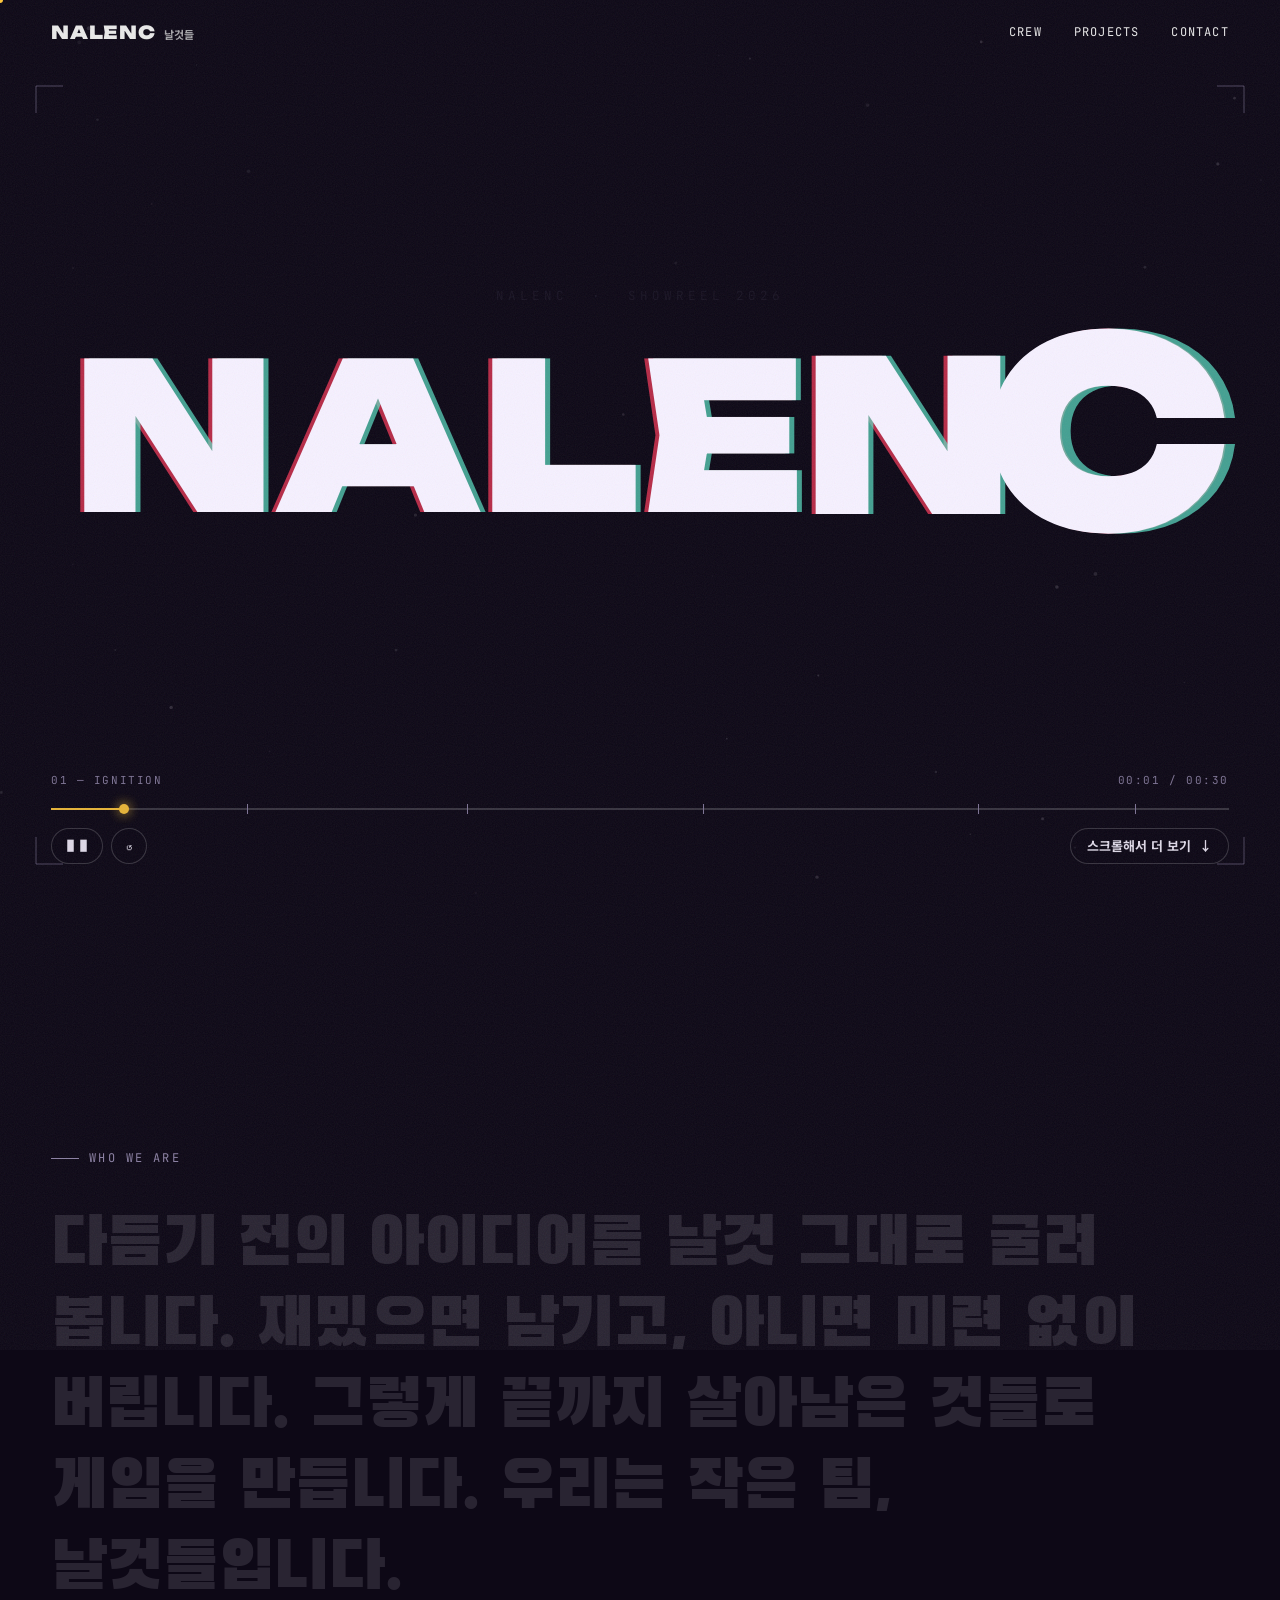
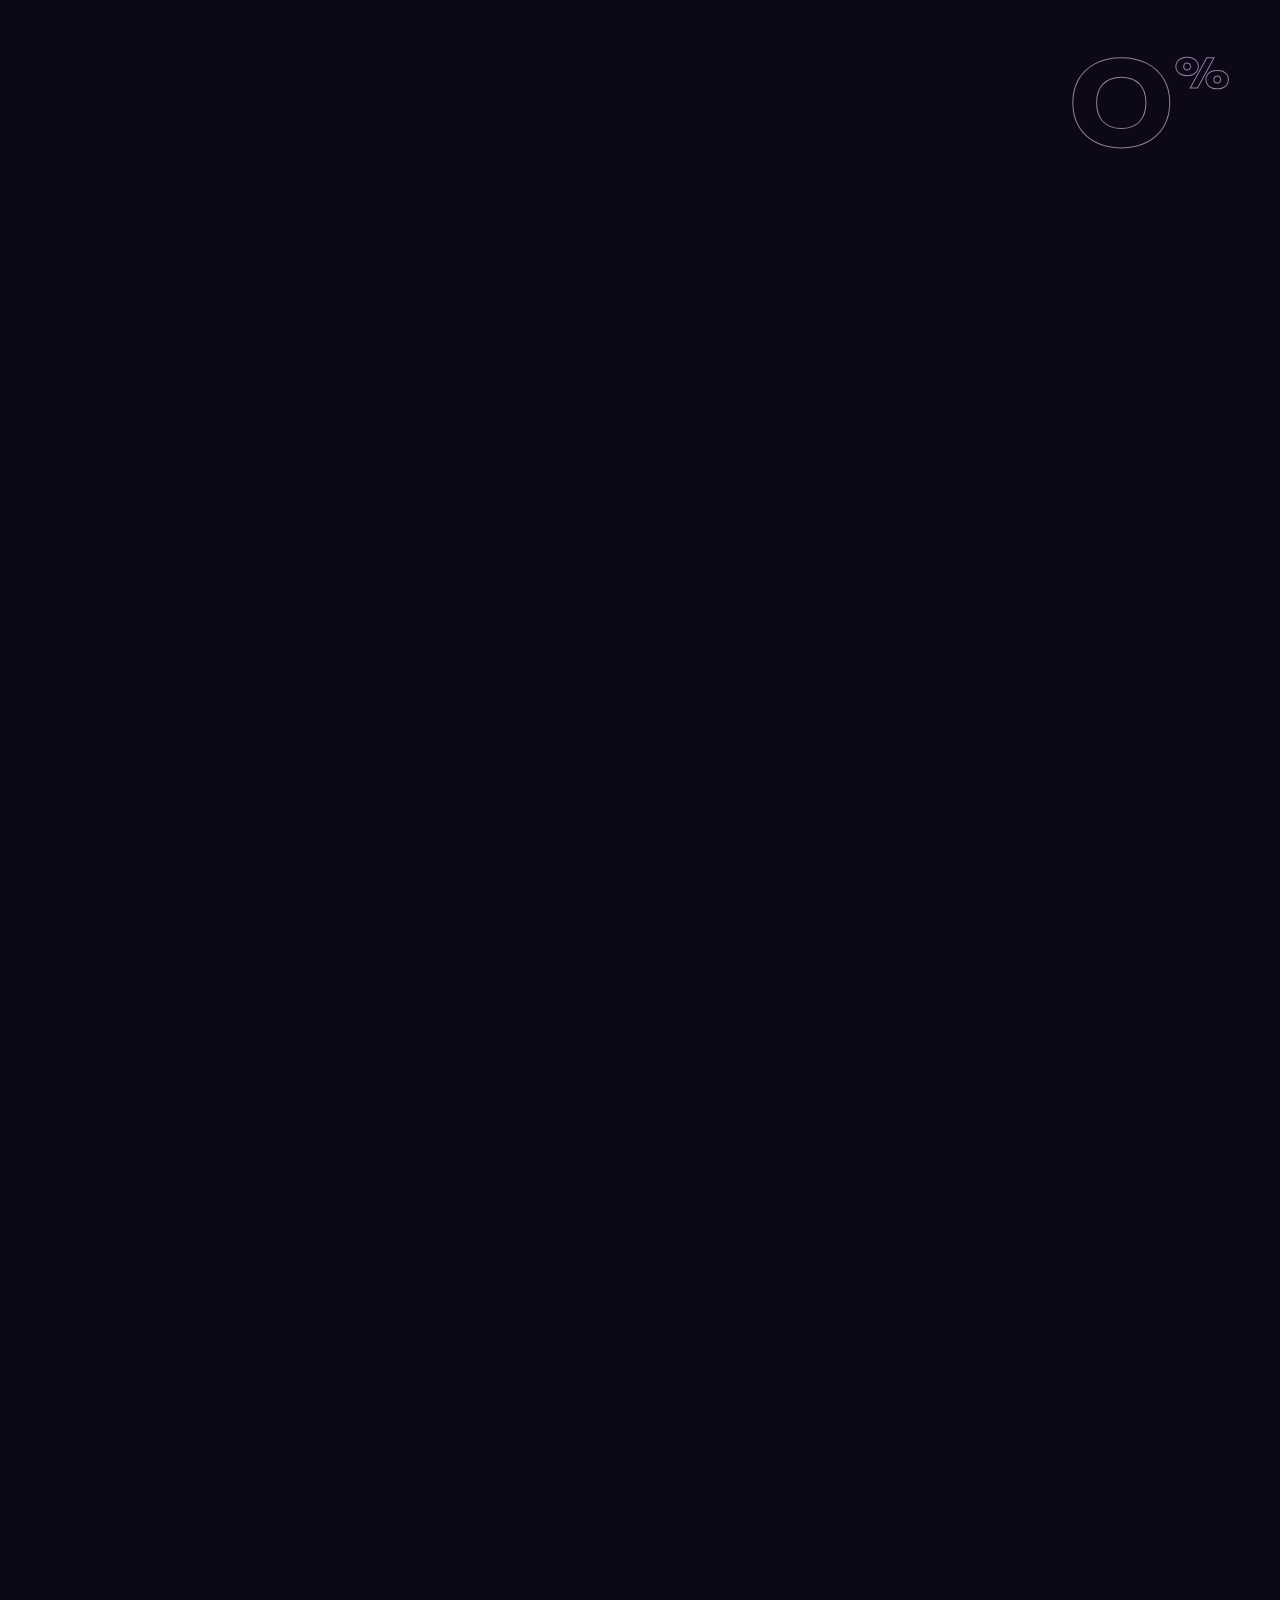
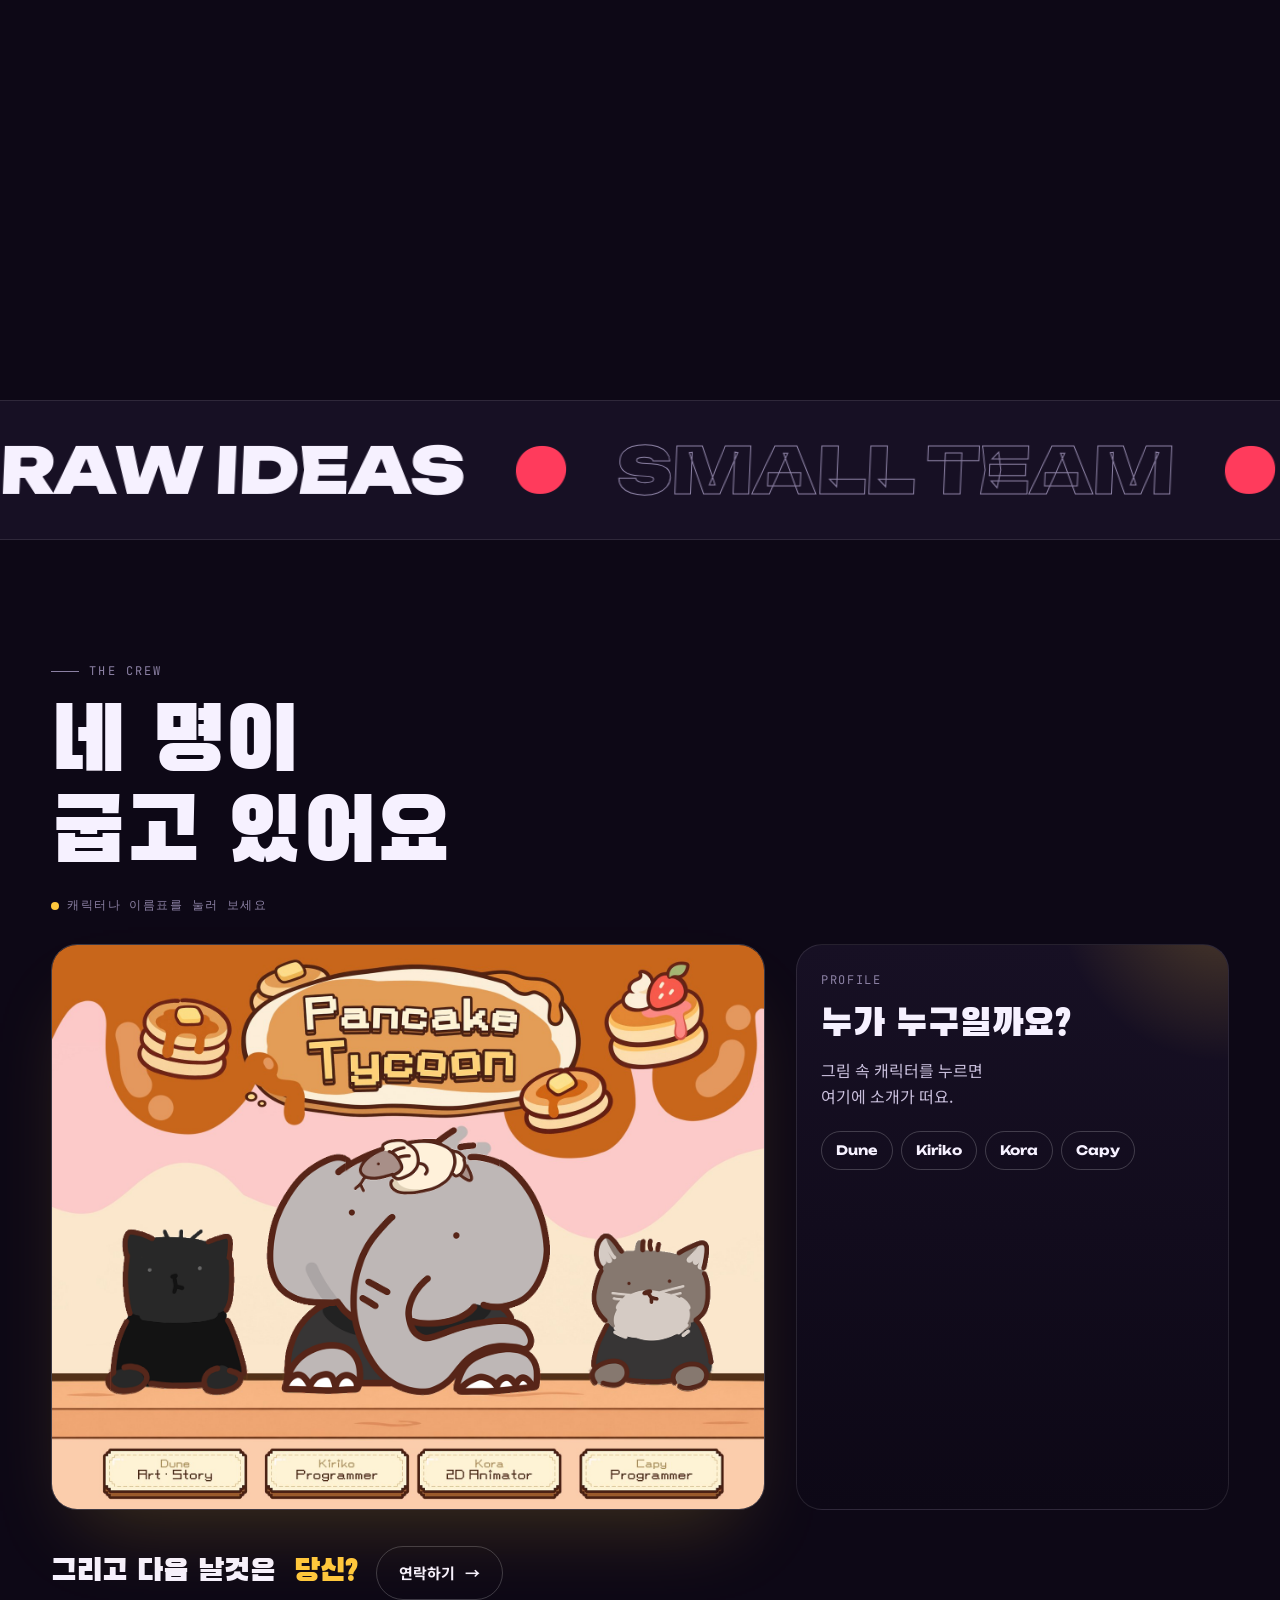
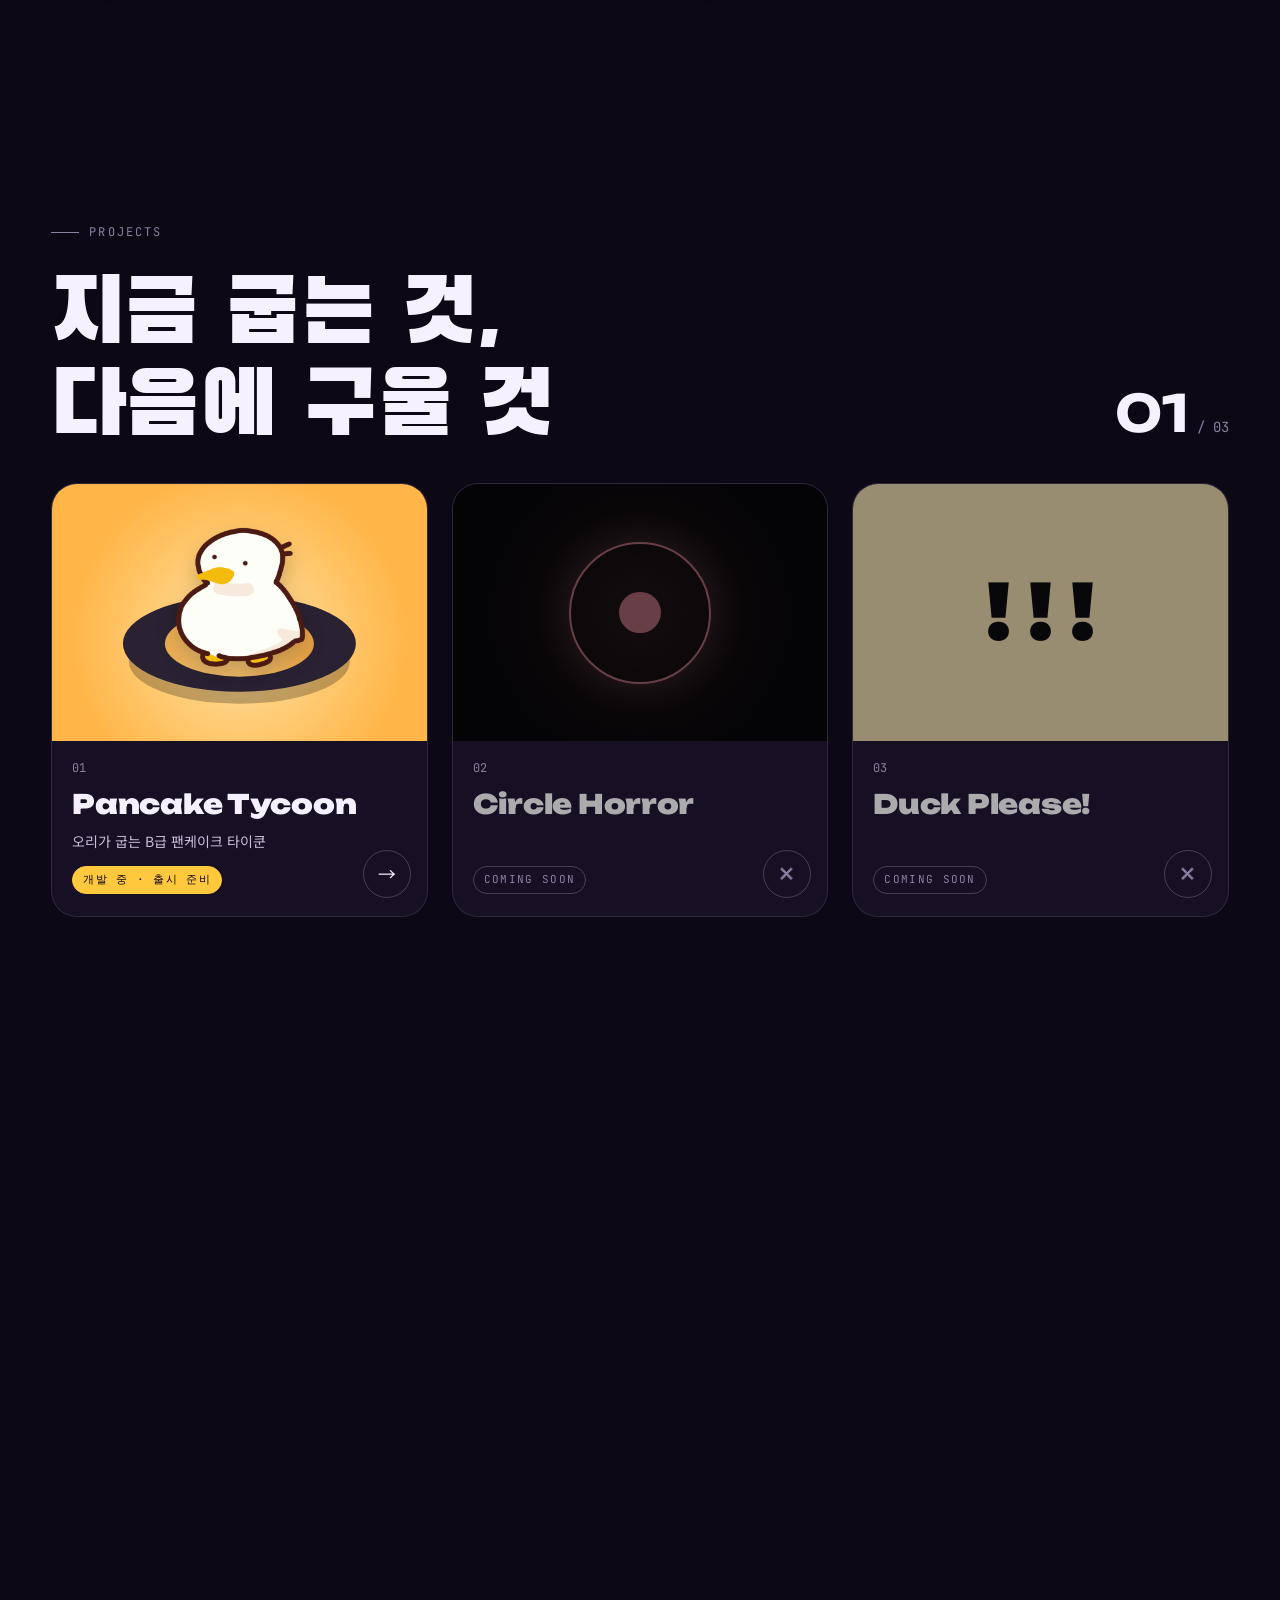
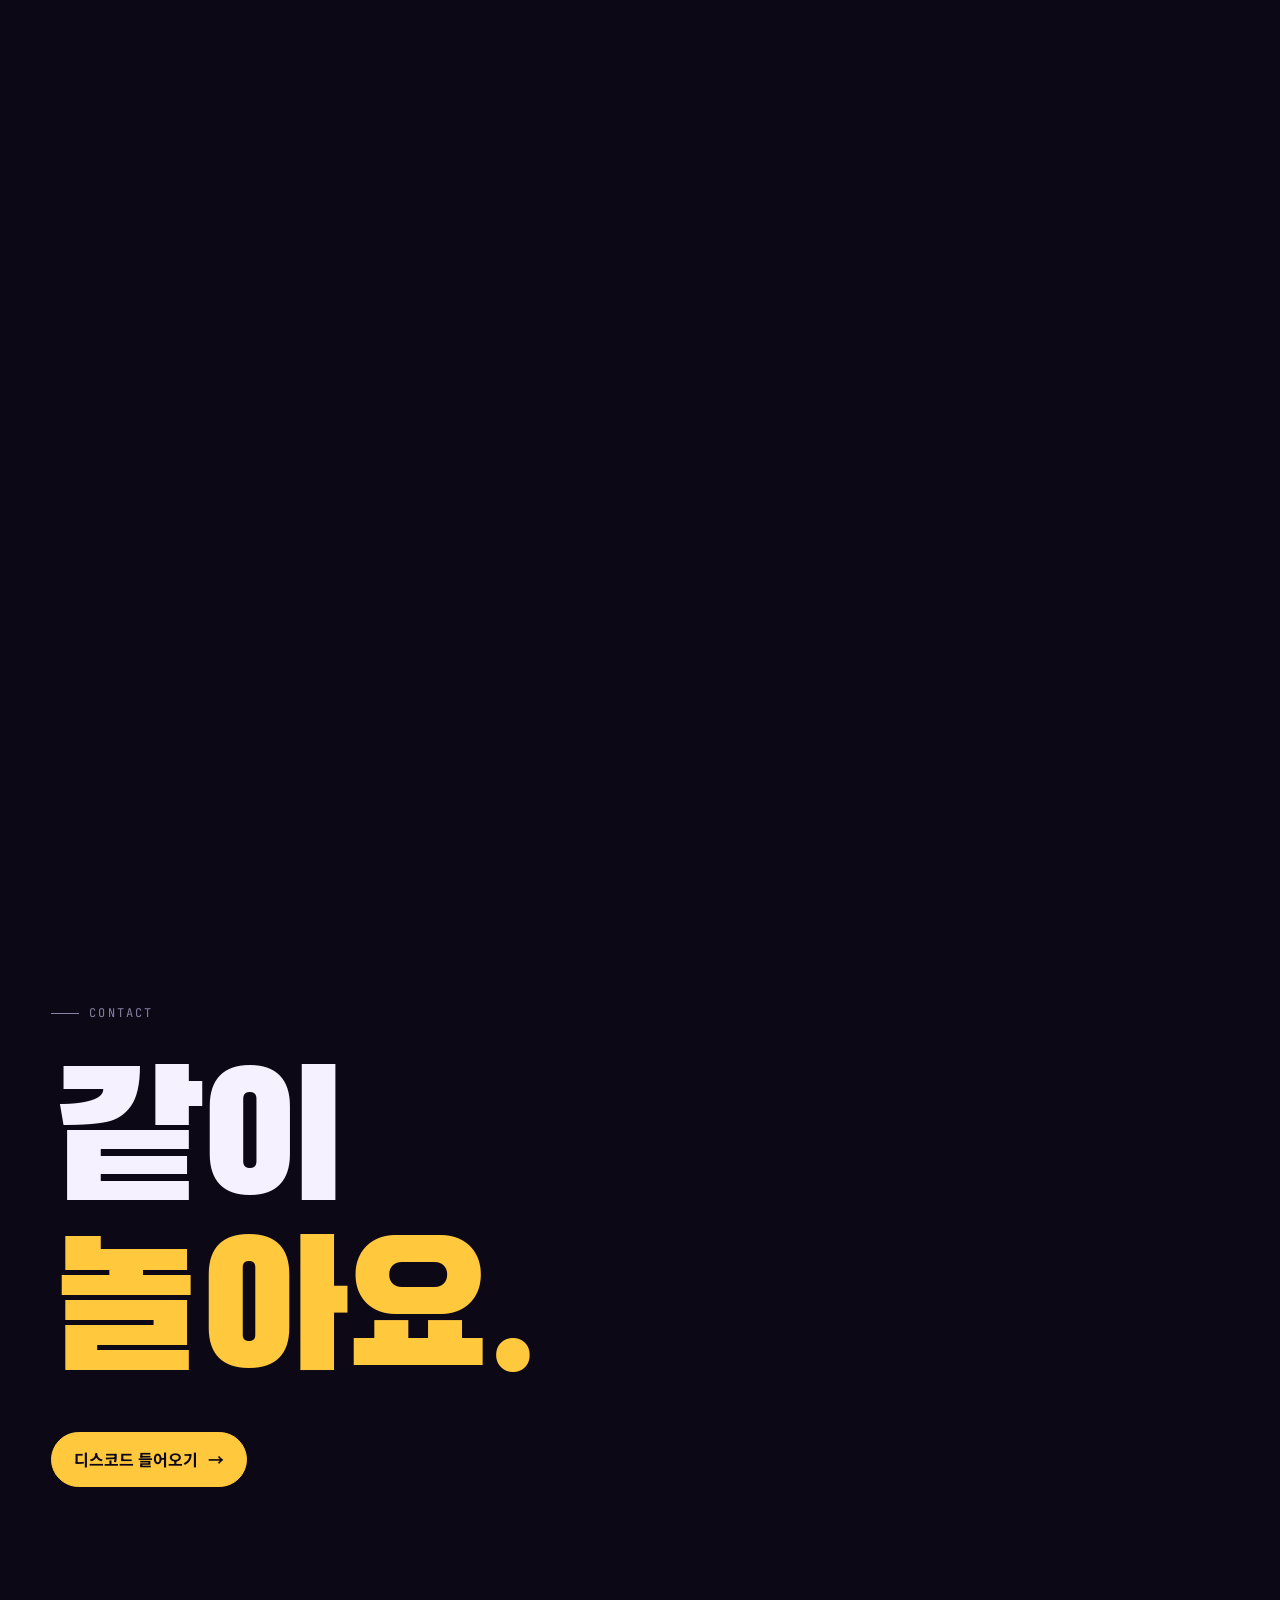
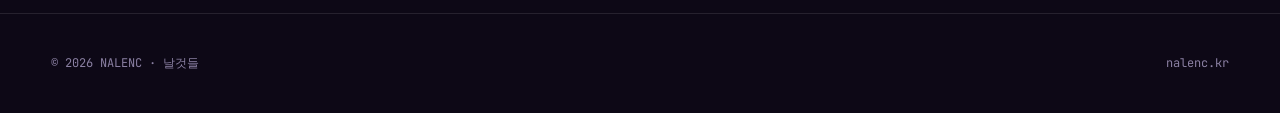
==== commit fd8e5018: "Add [Site] 팀 무대 개선 — 호버 흰 테두리 · 고라니 겹침 제거 · 역할 한 줄 표기 - 호버/선택 시 검은 윤곽선을 흰 띠(<name>-ol.png)로 덮고 바깥으로 " ====
--- a/index.html
+++ b/index.html
@@ -1,181 +1,180 @@
-<!doctype html>
-<html lang="ko">
-<head>
-  <meta charset="utf-8">
-  <meta name="viewport" content="width=device-width, initial-scale=1">
-  <title>NALENC — 날것 그대로 만드는 게임팀</title>
-  <meta name="description" content="NALENC(날것들)는 작은 인디 게임팀입니다. 지금은 오리가 굽는 팬케이크 타이쿤, Pancake Tycoon 을 만들고 있어요.">
-  <meta property="og:title" content="NALENC — 날것 그대로 만드는 게임팀">
-  <meta property="og:description" content="오리가 굽는 팬케이크 타이쿤, Pancake Tycoon 을 만들고 있어요.">
-  <link rel="canonical" href="https://nalenc.kr/">
-  <meta property="og:type" content="website">
-  <meta property="og:site_name" content="NALENC">
-  <meta property="og:locale" content="ko_KR">
-  <meta property="og:url" content="https://nalenc.kr/">
-  <meta property="og:image" content="https://nalenc.kr/assets/img/duck.png">
-  <meta name="twitter:card" content="summary">
-  <meta name="theme-color" content="#0d0816">
-  <script>document.documentElement.classList.add("js")</script>
-  <link rel="icon" href="assets/img/duck.png">
-  <link rel="preconnect" href="https://fonts.googleapis.com">
-  <link rel="preconnect" href="https://fonts.gstatic.com" crossorigin>
-  <link rel="stylesheet" href="https://fonts.googleapis.com/css2?family=Black+Han+Sans&family=JetBrains+Mono:wght@400;700&family=Noto+Sans+KR:wght@400;700;900&family=Unbounded:wght@400;700;900&display=swap">
-  <link rel="stylesheet" href="assets/css/site.css">
-  <link rel="stylesheet" href="assets/css/home.css">
-</head>
-<body>
-  <div class="scroll-bar"></div>
-  <div class="grain" aria-hidden="true"></div>
-  <div class="cursor" aria-hidden="true"></div>
-  <div class="cursor-ring" aria-hidden="true"></div>
-
-  <header class="nav">
-    <a class="logo" href="#top">NALENC<small>날것들</small></a>
-    <nav class="links">
-      <a href="#crew">Crew</a>
-      <a href="#projects">Projects</a>
-      <a href="#contact">Contact</a>
-    </nav>
-  </header>
-
-  <!-- 1. 30초 인트로 -->
-  <section id="top" class="reel" aria-label="NALENC 30초 쇼릴">
-    <canvas id="reel" aria-hidden="true"></canvas>
-    <div class="reel-ui">
-      <div class="reel-meta"><span id="reel-chapter">01 — IGNITION</span><span id="reel-time">00:00 / 00:30</span></div>
-      <div class="reel-bar" id="reel-bar" role="slider" aria-label="쇼릴 시간" aria-valuemin="0" aria-valuemax="30" aria-valuenow="0" tabindex="0">
-        <div class="fill" id="reel-fill"></div>
-        <div class="ticks" id="reel-ticks"></div>
-      </div>
-      <div class="reel-btns">
-        <button class="rb" id="reel-play" aria-label="일시정지">❚❚</button>
-        <button class="rb" id="reel-restart" aria-label="처음부터">↺</button>
-        <span class="sp"></span>
-        <a class="rb wide" href="#manifesto" id="reel-skip">스크롤해서 더 보기 <span class="bob">↓</span></a>
-      </div>
-    </div>
-  </section>
-
-  <!-- 2. 선언 — 스크롤에 맞춰 글자가 켜진다 -->
-  <section id="manifesto" class="pin" data-scene="manifesto" style="--len: 300vh">
-    <div class="stage">
-      <p class="eyebrow">Who we are</p>
-      <p class="mani" id="mani">다듬기 전의 아이디어를 날것 그대로 굴려 봅니다. 재밌으면 남기고, 아니면 미련 없이 버립니다. 그렇게 끝까지 살아남은 것들로 게임을 만듭니다. 우리는 작은 팀, 날것들입니다.</p>
-      <div class="mani-count"><b id="mani-n">0</b><span>%</span></div>
-    </div>
-  </section>
-
-  <div class="marquee" aria-hidden="true">
-    <div class="track">
-      <span>RAW IDEAS</span><span class="dot">●</span><span class="o">SMALL TEAM</span><span class="dot">●</span><span class="y">BIG FLIP</span><span class="dot">●</span><span>날것 그대로</span><span class="dot">●</span>
-      <span>RAW IDEAS</span><span class="dot">●</span><span class="o">SMALL TEAM</span><span class="dot">●</span><span class="y">BIG FLIP</span><span class="dot">●</span><span>날것 그대로</span><span class="dot">●</span>
-    </div>
-  </div>
-
-  <!-- 3. 팀 — 통짜 그림 위에 오려낸 캐릭터를 겹쳐, 숨쉬기(IDLE) · 누르면 반응 + 정보 카드 -->
-  <section id="crew" class="crew">
-    <div class="crew-head">
-      <p class="eyebrow" data-reveal>The crew</p>
-      <h2 class="big" data-reveal style="--d:.08s">네 명이<br>굽고 있어요</h2>
-      <p class="crew-hint" data-reveal style="--d:.16s">캐릭터나 이름표를 눌러 보세요</p>
-    </div>
-    <div class="crew-wrap" data-reveal style="--d:.2s">
-      <div class="scene" id="scene">
-        <img class="scene-bg" src="assets/img/crew-scene/stage.jpg" width="1672" height="1326" alt="Pancake Tycoon 팀 — 왼쪽부터 Dune(검은 고양이), Kiriko(코끼리, 머리 위에 Kora 고라니), Capy(회색 고양이)" loading="lazy">
-        <button class="actor" data-who="kiriko" style="left:29.605%;top:32.278%;width:41.866%;height:48.039%" aria-label="Kiriko 소개 보기"><img src="assets/img/crew-scene/kiriko-card.png" alt=""></button>
-        <button class="actor" data-who="dune" style="left:8.074%;top:50.452%;width:19.318%;height:29.412%" aria-label="Dune 소개 보기"><img src="assets/img/crew-scene/dune.png" alt=""></button>
-        <button class="actor" data-who="capy" style="left:75.478%;top:51.131%;width:17.524%;height:28.054%" aria-label="Capy 소개 보기"><img src="assets/img/crew-scene/capy.png" alt=""></button>
-        <button class="actor" data-who="kora" style="left:41.268%;top:32.278%;width:21.531%;height:12.066%" aria-label="Kora 소개 보기"><img src="assets/img/crew-scene/kora.png" alt=""></button>
-        <span class="zz" aria-hidden="true"><i>z</i><i>z</i><i>Z</i></span>
-        <button class="plate" data-who="dune" style="left:7.3%;top:89.37%;width:20.04%;height:8.82%" aria-label="Dune 이름표"></button>
-        <button class="plate" data-who="kiriko" style="left:29.9%;top:89.37%;width:20.1%;height:8.82%" aria-label="Kiriko 이름표"></button>
-        <button class="plate" data-who="kora" style="left:51.44%;top:89.37%;width:20.1%;height:8.82%" aria-label="Kora 이름표"></button>
-        <button class="plate" data-who="capy" style="left:74.16%;top:89.37%;width:20.16%;height:8.82%" aria-label="Capy 이름표"></button>
-        <div class="bubble" id="crew-bubble" aria-hidden="true"></div>
-      </div>
-      <aside class="profile" id="profile" aria-live="polite">
-        <div class="pf-empty">
-          <p class="pf-k">PROFILE</p>
-          <p class="pf-big">누가 누구일까요?</p>
-          <p class="pf-sub">그림 속 캐릭터를 누르면<br>여기에 소개가 떠요.</p>
-          <div class="pf-chips"><button data-who="dune">Dune</button><button data-who="kiriko">Kiriko</button><button data-who="kora">Kora</button><button data-who="capy">Capy</button></div>
-        </div>
-        <div class="pf-card" hidden>
-          <div class="pf-art"><img alt=""></div>
-          <p class="pf-k"><span class="pf-no"></span> · <span class="pf-animal"></span></p>
-          <h3 class="pf-name"></h3>
-          <p class="pf-role"></p>
-          <p class="pf-line"></p>
-          <div class="pf-nav"><button class="rb" data-step="-1" aria-label="이전 팀원">←</button><button class="rb" data-step="1" aria-label="다음 팀원">→</button><span class="sp"></span><button class="rb" data-close aria-label="닫기">✕</button></div>
-        </div>
-      </aside>
-    </div>
-    <p class="crew-next" data-reveal>그리고 다음 날것은 <b>당신?</b> <a class="btn" href="#contact">연락하기 <span class="arr">→</span></a></p>
-  </section>
-
-  <!-- 4. 프로젝트 -->
-  <section id="projects" class="pin" data-scene="projects" style="--len: 260vh">
-    <div class="stage proj-stage">
-      <div class="proj-head">
-        <p class="eyebrow">Projects</p>
-        <h2 class="big">지금 굽는 것,<br>다음에 구울 것</h2>
-        <p class="proj-count"><b id="proj-n">01</b> / 03</p>
-      </div>
-      <div class="proj-grid">
-        <a class="proj live" href="projects/pancake-tycoon/index.html" style="--i:0">
-          <div class="thumb pt">
-            <div class="pan"></div>
-            <img src="assets/img/duck.png" alt="Pancake Tycoon 의 오리 주인공">
-          </div>
-          <div class="meta">
-            <span class="no">01</span>
-            <h3>Pancake Tycoon</h3>
-            <p>오리가 굽는 B급 팬케이크 타이쿤</p>
-            <span class="state live">개발 중 · 출시 준비</span>
-          </div>
-          <span class="go" aria-hidden="true">→</span>
-        </a>
-        <div class="proj soon" aria-disabled="true" style="--i:1">
-          <div class="thumb ch"><div class="eye"><i></i></div></div>
-          <div class="meta">
-            <span class="no">02</span>
-            <h3>Circle Horror</h3>
-            <p>&nbsp;</p>
-            <span class="state">Coming Soon</span>
-          </div>
-          <button class="go" disabled aria-label="Circle Horror — Coming Soon">✕</button>
-        </div>
-        <div class="proj soon" aria-disabled="true" style="--i:2">
-          <div class="thumb dp"><span>!</span><span>!</span><span>!</span></div>
-          <div class="meta">
-            <span class="no">03</span>
-            <h3>Duck Please!</h3>
-            <p>&nbsp;</p>
-            <span class="state">Coming Soon</span>
-          </div>
-          <button class="go" disabled aria-label="Duck Please! — Coming Soon">✕</button>
-        </div>
-      </div>
-    </div>
-  </section>
-
-  <!-- 5. 연락 -->
-  <section id="contact" class="contact">
-    <p class="eyebrow" data-reveal>Contact</p>
-    <h2 class="huge" data-reveal style="--d:.1s">같이<br><span class="y">놀아요.</span></h2>
-    <div class="contact-row" data-reveal style="--d:.2s">
-      <a class="btn solid" href="https://discord.gg/ESYRkx5bnr" target="_blank" rel="noopener">디스코드 들어오기 <span class="arr">→</span></a>
-    </div>
-  </section>
-
-  <footer class="footer">
-    <span>© 2026 NALENC · 날것들</span>
-    <span class="sp"></span>
-    <span>nalenc.kr</span>
-  </footer>
-
-  <script src="assets/js/reel.js"></script>
-  <script src="assets/js/site.js"></script>
-  <script src="assets/js/crew.js"></script>
-</body>
-</html>
+<!doctype html>
+<html lang="ko">
+<head>
+  <meta charset="utf-8">
+  <meta name="viewport" content="width=device-width, initial-scale=1">
+  <title>NALENC — 날것 그대로 만드는 게임팀</title>
+  <meta name="description" content="NALENC(날것들)는 작은 인디 게임팀입니다. 지금은 오리가 굽는 팬케이크 타이쿤, Pancake Tycoon 을 만들고 있어요.">
+  <meta property="og:title" content="NALENC — 날것 그대로 만드는 게임팀">
+  <meta property="og:description" content="오리가 굽는 팬케이크 타이쿤, Pancake Tycoon 을 만들고 있어요.">
+  <link rel="canonical" href="https://nalenc.kr/">
+  <meta property="og:type" content="website">
+  <meta property="og:site_name" content="NALENC">
+  <meta property="og:locale" content="ko_KR">
+  <meta property="og:url" content="https://nalenc.kr/">
+  <meta property="og:image" content="https://nalenc.kr/assets/img/duck.png">
+  <meta name="twitter:card" content="summary">
+  <meta name="theme-color" content="#0d0816">
+  <script>document.documentElement.classList.add("js")</script>
+  <link rel="icon" href="assets/img/duck.png">
+  <link rel="preconnect" href="https://fonts.googleapis.com">
+  <link rel="preconnect" href="https://fonts.gstatic.com" crossorigin>
+  <link rel="stylesheet" href="https://fonts.googleapis.com/css2?family=Black+Han+Sans&family=JetBrains+Mono:wght@400;700&family=Noto+Sans+KR:wght@400;700;900&family=Unbounded:wght@400;700;900&display=swap">
+  <link rel="stylesheet" href="assets/css/site.css">
+  <link rel="stylesheet" href="assets/css/home.css">
+</head>
+<body>
+  <div class="scroll-bar"></div>
+  <div class="grain" aria-hidden="true"></div>
+  <div class="cursor" aria-hidden="true"></div>
+  <div class="cursor-ring" aria-hidden="true"></div>
+
+  <header class="nav">
+    <a class="logo" href="#top">NALENC<small>날것들</small></a>
+    <nav class="links">
+      <a href="#crew">Crew</a>
+      <a href="#projects">Projects</a>
+      <a href="#contact">Contact</a>
+    </nav>
+  </header>
+
+  <!-- 1. 30초 인트로 -->
+  <section id="top" class="reel" aria-label="NALENC 30초 쇼릴">
+    <canvas id="reel" aria-hidden="true"></canvas>
+    <div class="reel-ui">
+      <div class="reel-meta"><span id="reel-chapter">01 — IGNITION</span><span id="reel-time">00:00 / 00:30</span></div>
+      <div class="reel-bar" id="reel-bar" role="slider" aria-label="쇼릴 시간" aria-valuemin="0" aria-valuemax="30" aria-valuenow="0" tabindex="0">
+        <div class="fill" id="reel-fill"></div>
+        <div class="ticks" id="reel-ticks"></div>
+      </div>
+      <div class="reel-btns">
+        <button class="rb" id="reel-play" aria-label="일시정지">❚❚</button>
+        <button class="rb" id="reel-restart" aria-label="처음부터">↺</button>
+        <span class="sp"></span>
+        <a class="rb wide" href="#manifesto" id="reel-skip">스크롤해서 더 보기 <span class="bob">↓</span></a>
+      </div>
+    </div>
+  </section>
+
+  <!-- 2. 선언 — 스크롤에 맞춰 글자가 켜진다 -->
+  <section id="manifesto" class="pin" data-scene="manifesto" style="--len: 300vh">
+    <div class="stage">
+      <p class="eyebrow">Who we are</p>
+      <p class="mani" id="mani">다듬기 전의 아이디어를 날것 그대로 굴려 봅니다. 재밌으면 남기고, 아니면 미련 없이 버립니다. 그렇게 끝까지 살아남은 것들로 게임을 만듭니다. 우리는 작은 팀, 날것들입니다.</p>
+      <div class="mani-count"><b id="mani-n">0</b><span>%</span></div>
+    </div>
+  </section>
+
+  <div class="marquee" aria-hidden="true">
+    <div class="track">
+      <span>RAW IDEAS</span><span class="dot">●</span><span class="o">SMALL TEAM</span><span class="dot">●</span><span class="y">BIG FLIP</span><span class="dot">●</span><span>날것 그대로</span><span class="dot">●</span>
+      <span>RAW IDEAS</span><span class="dot">●</span><span class="o">SMALL TEAM</span><span class="dot">●</span><span class="y">BIG FLIP</span><span class="dot">●</span><span>날것 그대로</span><span class="dot">●</span>
+    </div>
+  </div>
+
+  <!-- 3. 팀 — 통짜 그림 위에 오려낸 캐릭터를 겹쳐, 숨쉬기(IDLE) · 누르면 반응 + 정보 카드 -->
+  <section id="crew" class="crew">
+    <div class="crew-head">
+      <p class="eyebrow" data-reveal>The crew</p>
+      <h2 class="big" data-reveal style="--d:.08s">네 명이<br>굽고 있어요</h2>
+      <p class="crew-hint" data-reveal style="--d:.16s">캐릭터나 이름표를 눌러 보세요</p>
+    </div>
+    <div class="crew-wrap" data-reveal style="--d:.2s">
+      <div class="scene" id="scene">
+        <img class="scene-bg" src="assets/img/crew-scene/stage.jpg" width="1672" height="1326" alt="Pancake Tycoon 팀 — 왼쪽부터 Dune(검은 고양이), Kiriko(코끼리, 머리 위에 Kora 고라니), Capy(회색 고양이)" loading="lazy">
+        <button class="actor" data-who="kiriko" style="left:29.605%;top:31.674%;width:41.866%;height:48.643%" aria-label="Kiriko 소개 보기"><img src="assets/img/crew-scene/kiriko-stage.png" alt=""><img class="ol" src="assets/img/crew-scene/kiriko-stage-ol.png" alt=""></button>
+        <button class="actor" data-who="dune" style="left:8.074%;top:50.452%;width:19.318%;height:29.412%" aria-label="Dune 소개 보기"><img src="assets/img/crew-scene/dune.png" alt=""><img class="ol" src="assets/img/crew-scene/dune-ol.png" alt=""></button>
+        <button class="actor" data-who="capy" style="left:75.478%;top:51.131%;width:17.524%;height:28.054%" aria-label="Capy 소개 보기"><img src="assets/img/crew-scene/capy.png" alt=""><img class="ol" src="assets/img/crew-scene/capy-ol.png" alt=""></button>
+        <button class="actor" data-who="kora" style="left:41.268%;top:32.278%;width:21.531%;height:12.066%" aria-label="Kora 소개 보기"><img src="assets/img/crew-scene/kora.png" alt=""><img class="ol" src="assets/img/crew-scene/kora-ol.png" alt=""></button>
+        <span class="zz" aria-hidden="true"><i>z</i><i>z</i><i>Z</i></span>
+        <button class="plate" data-who="dune" style="left:7.3%;top:89.37%;width:20.04%;height:8.82%" aria-label="Dune 이름표"></button>
+        <button class="plate" data-who="kiriko" style="left:29.9%;top:89.37%;width:20.1%;height:8.82%" aria-label="Kiriko 이름표"></button>
+        <button class="plate" data-who="kora" style="left:51.44%;top:89.37%;width:20.1%;height:8.82%" aria-label="Kora 이름표"></button>
+        <button class="plate" data-who="capy" style="left:74.16%;top:89.37%;width:20.16%;height:8.82%" aria-label="Capy 이름표"></button>
+        <div class="bubble" id="crew-bubble" aria-hidden="true"></div>
+      </div>
+      <aside class="profile" id="profile" aria-live="polite">
+        <div class="pf-empty">
+          <p class="pf-k">PROFILE</p>
+          <p class="pf-big">누가 누구일까요?</p>
+          <p class="pf-sub">그림 속 캐릭터를 누르면<br>여기에 소개가 떠요.</p>
+          <div class="pf-chips"><button data-who="dune">Dune</button><button data-who="kiriko">Kiriko</button><button data-who="kora">Kora</button><button data-who="capy">Capy</button></div>
+        </div>
+        <div class="pf-card" hidden>
+          <div class="pf-art"><img alt=""></div>
+          <h3 class="pf-name"></h3>
+          <p class="pf-role"></p>
+          <p class="pf-line"></p>
+          <div class="pf-nav"><button class="rb" data-step="-1" aria-label="이전 팀원">←</button><button class="rb" data-step="1" aria-label="다음 팀원">→</button><span class="sp"></span><button class="rb" data-close aria-label="닫기">✕</button></div>
+        </div>
+      </aside>
+    </div>
+    <p class="crew-next" data-reveal>그리고 다음 날것은 <b>당신?</b> <a class="btn" href="#contact">연락하기 <span class="arr">→</span></a></p>
+  </section>
+
+  <!-- 4. 프로젝트 -->
+  <section id="projects" class="pin" data-scene="projects" style="--len: 260vh">
+    <div class="stage proj-stage">
+      <div class="proj-head">
+        <p class="eyebrow">Projects</p>
+        <h2 class="big">지금 굽는 것,<br>다음에 구울 것</h2>
+        <p class="proj-count"><b id="proj-n">01</b> / 03</p>
+      </div>
+      <div class="proj-grid">
+        <a class="proj live" href="projects/pancake-tycoon/index.html" style="--i:0">
+          <div class="thumb pt">
+            <div class="pan"></div>
+            <img src="assets/img/duck.png" alt="Pancake Tycoon 의 오리 주인공">
+          </div>
+          <div class="meta">
+            <span class="no">01</span>
+            <h3>Pancake Tycoon</h3>
+            <p>오리가 굽는 B급 팬케이크 타이쿤</p>
+            <span class="state live">개발 중 · 출시 준비</span>
+          </div>
+          <span class="go" aria-hidden="true">→</span>
+        </a>
+        <div class="proj soon" aria-disabled="true" style="--i:1">
+          <div class="thumb ch"><div class="eye"><i></i></div></div>
+          <div class="meta">
+            <span class="no">02</span>
+            <h3>Circle Horror</h3>
+            <p>&nbsp;</p>
+            <span class="state">Coming Soon</span>
+          </div>
+          <button class="go" disabled aria-label="Circle Horror — Coming Soon">✕</button>
+        </div>
+        <div class="proj soon" aria-disabled="true" style="--i:2">
+          <div class="thumb dp"><span>!</span><span>!</span><span>!</span></div>
+          <div class="meta">
+            <span class="no">03</span>
+            <h3>Duck Please!</h3>
+            <p>&nbsp;</p>
+            <span class="state">Coming Soon</span>
+          </div>
+          <button class="go" disabled aria-label="Duck Please! — Coming Soon">✕</button>
+        </div>
+      </div>
+    </div>
+  </section>
+
+  <!-- 5. 연락 -->
+  <section id="contact" class="contact">
+    <p class="eyebrow" data-reveal>Contact</p>
+    <h2 class="huge" data-reveal style="--d:.1s">같이<br><span class="y">놀아요.</span></h2>
+    <div class="contact-row" data-reveal style="--d:.2s">
+      <a class="btn solid" href="https://discord.gg/ESYRkx5bnr" target="_blank" rel="noopener">디스코드 들어오기 <span class="arr">→</span></a>
+    </div>
+  </section>
+
+  <footer class="footer">
+    <span>© 2026 NALENC · 날것들</span>
+    <span class="sp"></span>
+    <span>nalenc.kr</span>
+  </footer>
+
+  <script src="assets/js/reel.js"></script>
+  <script src="assets/js/site.js"></script>
+  <script src="assets/js/crew.js"></script>
+</body>
+</html>
--- a/assets/css/home.css
+++ b/assets/css/home.css
@@ -50,11 +50,17 @@
 .actor[data-who="kiriko"] { --bd: 4.4s; --bdl: -1.2s; }
 .actor[data-who="capy"] { --bd: 3.7s; --bdl: -2s; }
 .actor[data-who="kora"] { --bd: 2.6s; z-index: 3; }
+/* 고라니는 코끼리 머리 위 — 코끼리 숨쉬기를 그대로 따라 탄다(코끼리 그림 속 고라니와 겹쳐 두 마리로 보이지 않게).
+   기준점 = 코끼리 발 가운데를 고라니 상자 기준으로 환산한 값 */
+.actor[data-who="kora"] { transform-origin: 43.05% 398.1%; animation: breathe 4.4s ease-in-out -1.2s infinite; }
 .actor[data-who="kora"] img { animation-name: sleep; }
 /* 숨쉬기 — 커지기만 한다(원본 그림이 비치지 않게) */
 @keyframes breathe { 0%, 100% { transform: scale(1, 1); } 50% { transform: scale(1.008, 1.022); } }
 @keyframes sleep { 0%, 100% { transform: scale(1, 1); } 45% { transform: scale(1.025, 1.06); } }
-.actor:hover img, .actor:focus-visible img { filter: drop-shadow(0 0 0 #fff) drop-shadow(2px 0 0 #fff) drop-shadow(-2px 0 0 #fff) drop-shadow(0 -2px 0 #fff); }
+/* 흰 테두리 — 검은 윤곽선 자리를 흰 띠(-ol.png)로 덮고, 바깥으로 조금 더 두껍게 */
+.actor img.ol { opacity: 0; transition: opacity .2s; filter: drop-shadow(2px 0 0 #fff) drop-shadow(-2px 0 0 #fff) drop-shadow(0 2px 0 #fff) drop-shadow(0 -2px 0 #fff); }
+.actor:hover img.ol, .actor:focus-visible img.ol, .actor.sel img.ol,
+.actor[data-who="kiriko"]:hover ~ .actor[data-who="kora"] img.ol, .scene.sel-kiriko .actor[data-who="kora"] img.ol { opacity: 1; }
 .actor:focus-visible, .plate:focus-visible { outline: none; }
 .actor.boing img { animation: boing .9s cubic-bezier(.3, 1.4, .5, 1) 1, var(--idle, breathe) var(--bd, 3.4s) ease-in-out .9s infinite; }
 .actor[data-who="kora"].boing img { --idle: sleep; }
@@ -65,7 +71,7 @@
 .scene.has-sel .actor.sel { z-index: 4; }
 /* 코끼리를 고르면 머리 위 고라니도 같이 밝게(같이 있는 그림) */
 .scene.sel-kiriko .actor[data-who="kora"] { filter: none; z-index: 5; }
-.actor.sel img { filter: drop-shadow(3px 0 0 #fff) drop-shadow(-3px 0 0 #fff) drop-shadow(0 3px 0 #fff) drop-shadow(0 -3px 0 #fff) drop-shadow(0 14px 18px rgba(13, 8, 22, .45)); }
+.actor.sel img:not(.ol) { filter: drop-shadow(0 14px 18px rgba(13, 8, 22, .45)); }
 
 .plate { z-index: 5; border-radius: 10px; transition: box-shadow .3s, background .3s; }
 .plate:hover, .plate:focus-visible { box-shadow: 0 0 0 3px rgba(255, 200, 61, .9); }
@@ -127,7 +133,7 @@
   .bubble { border-width: 2px; padding: 4px 9px; }
 }
 @media (prefers-reduced-motion: reduce) {
-  .actor img, .pf-art img, .zz i { animation: none !important; }
+  .actor, .actor img, .pf-art img, .zz i { animation: none !important; }
 }
 
 /* 4. 프로젝트 */
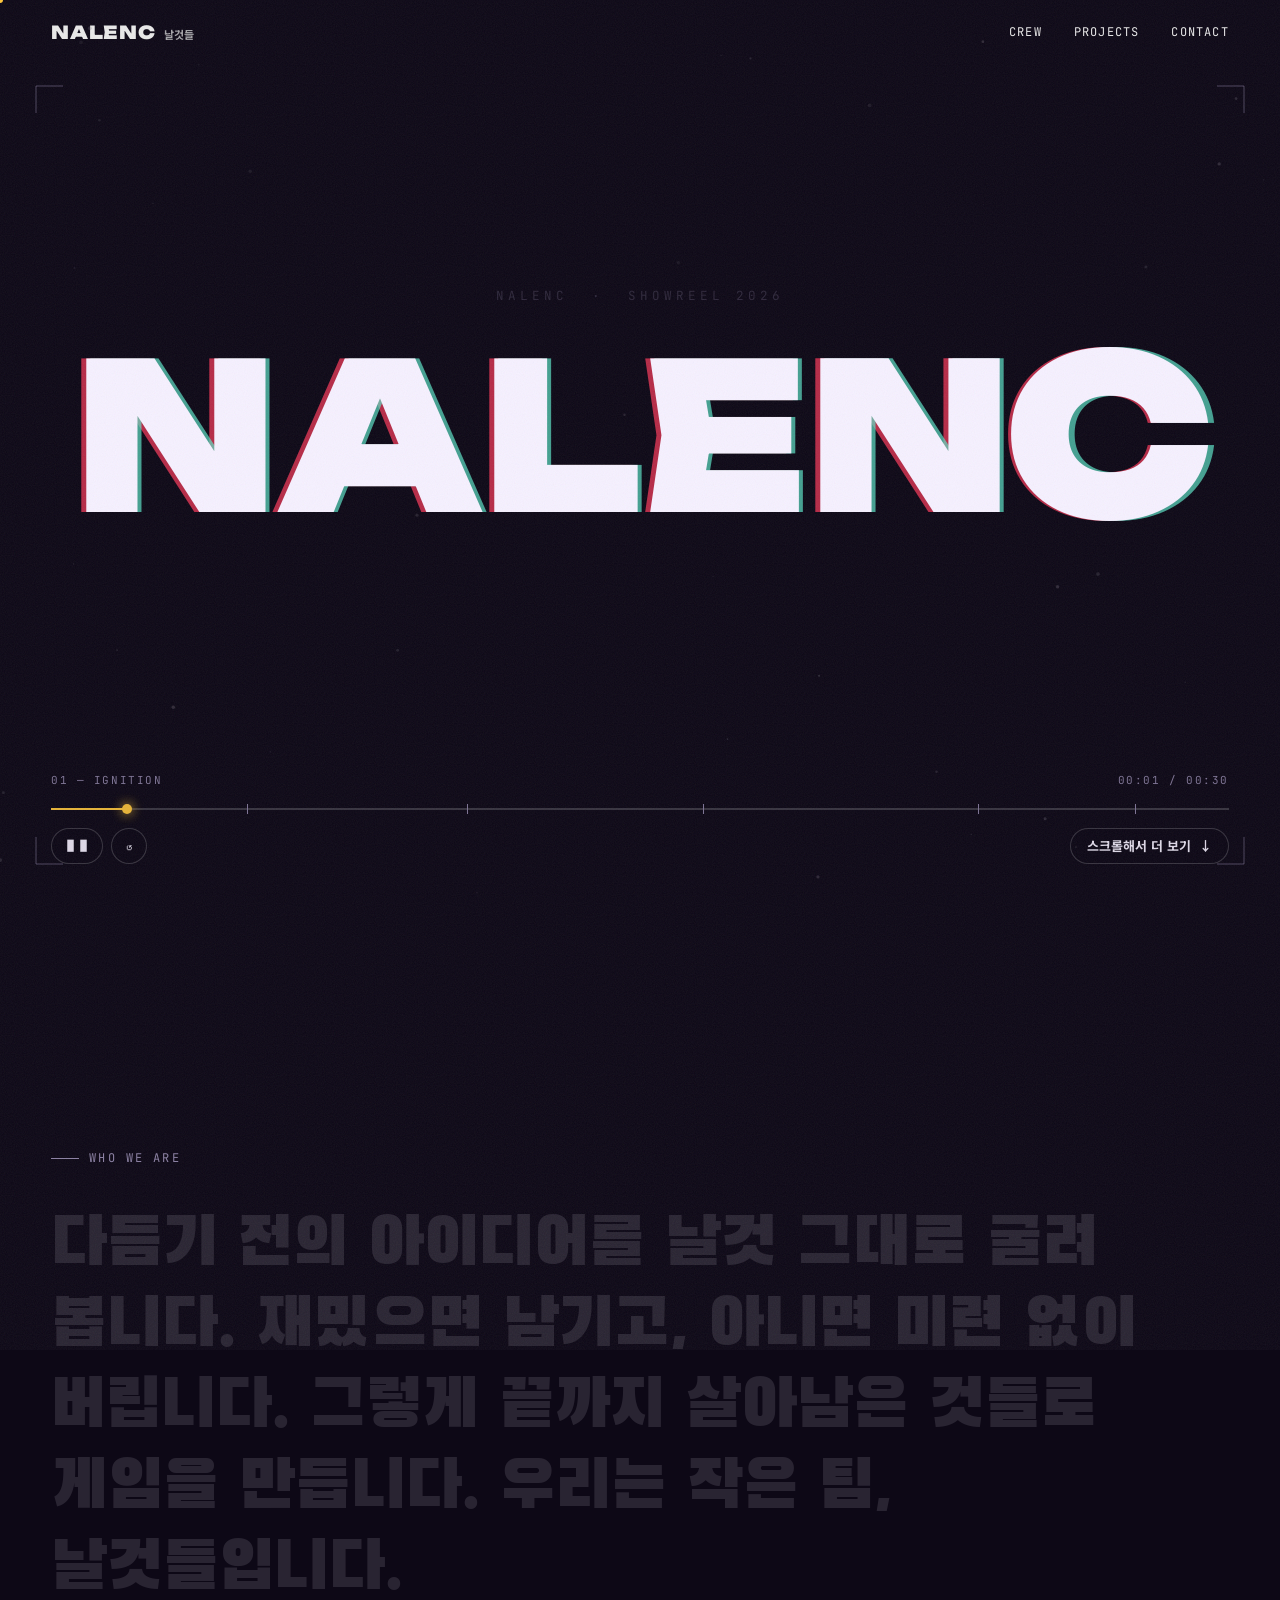
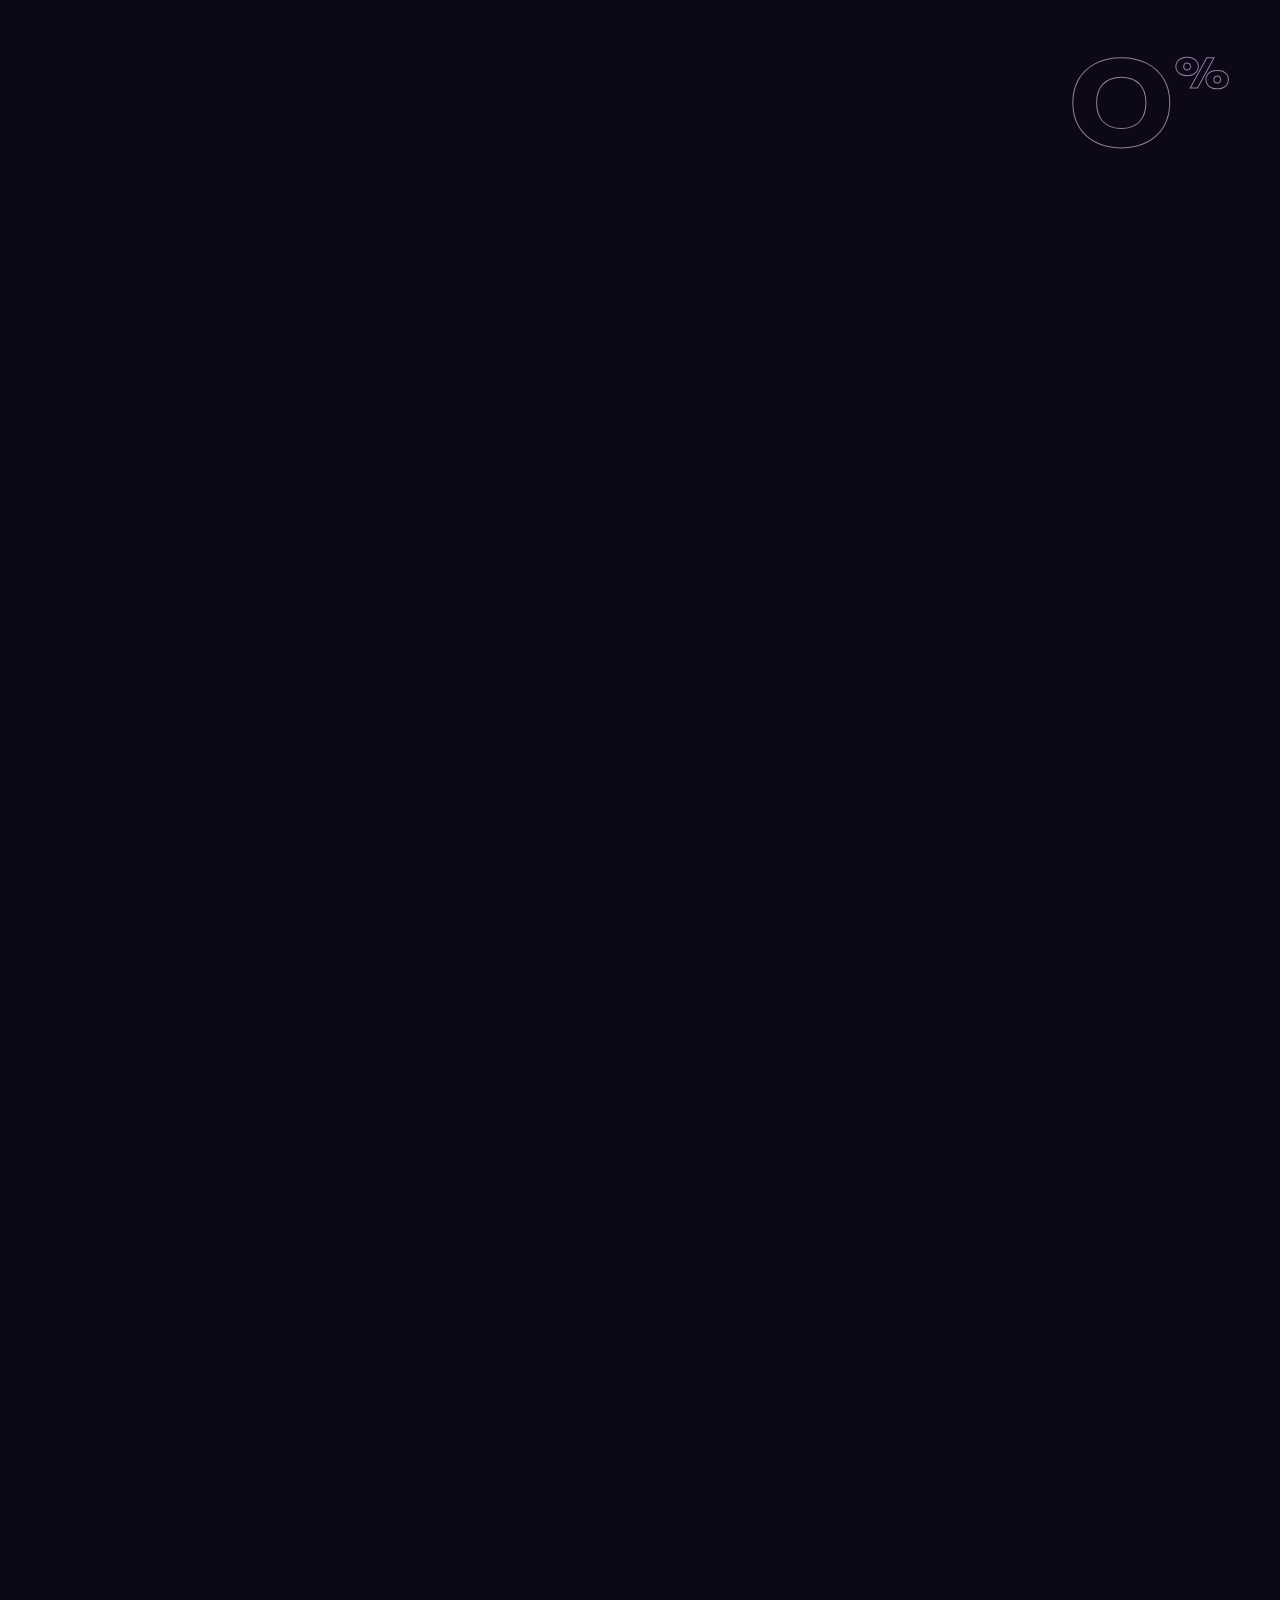
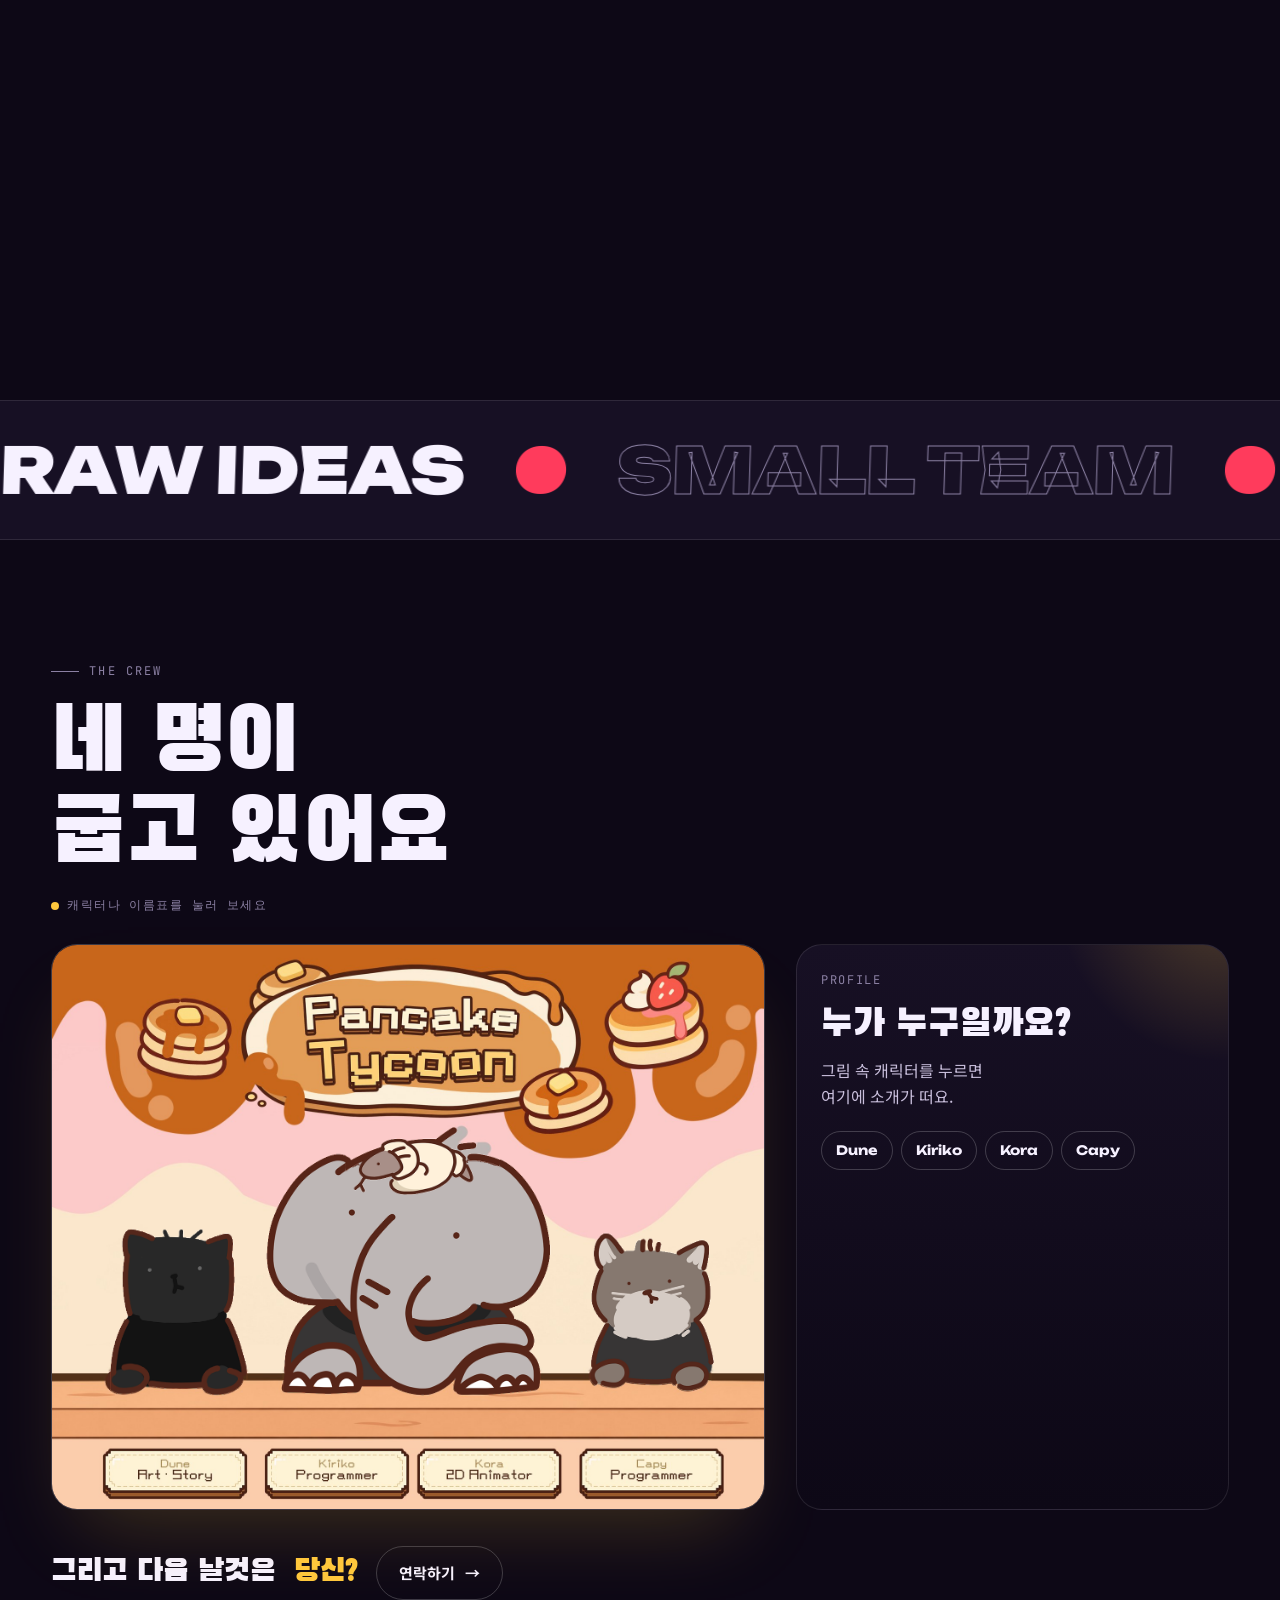
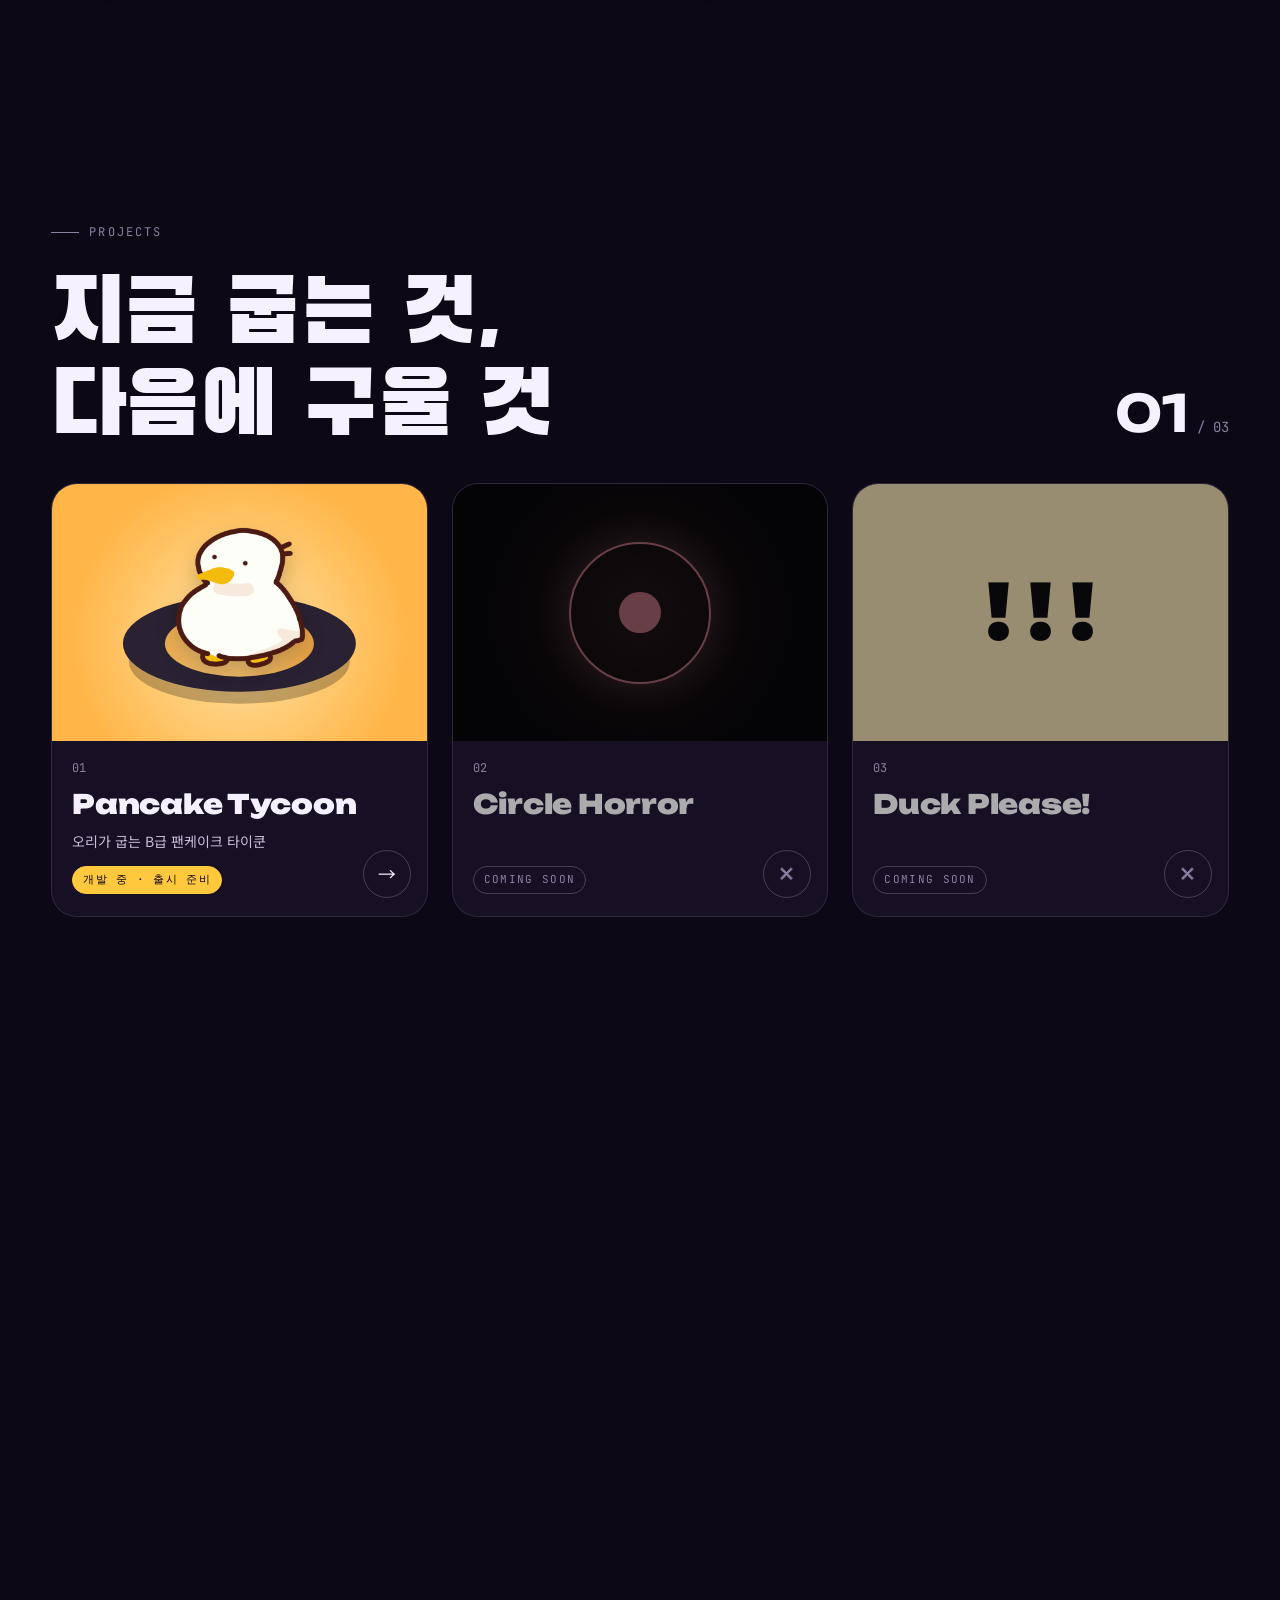
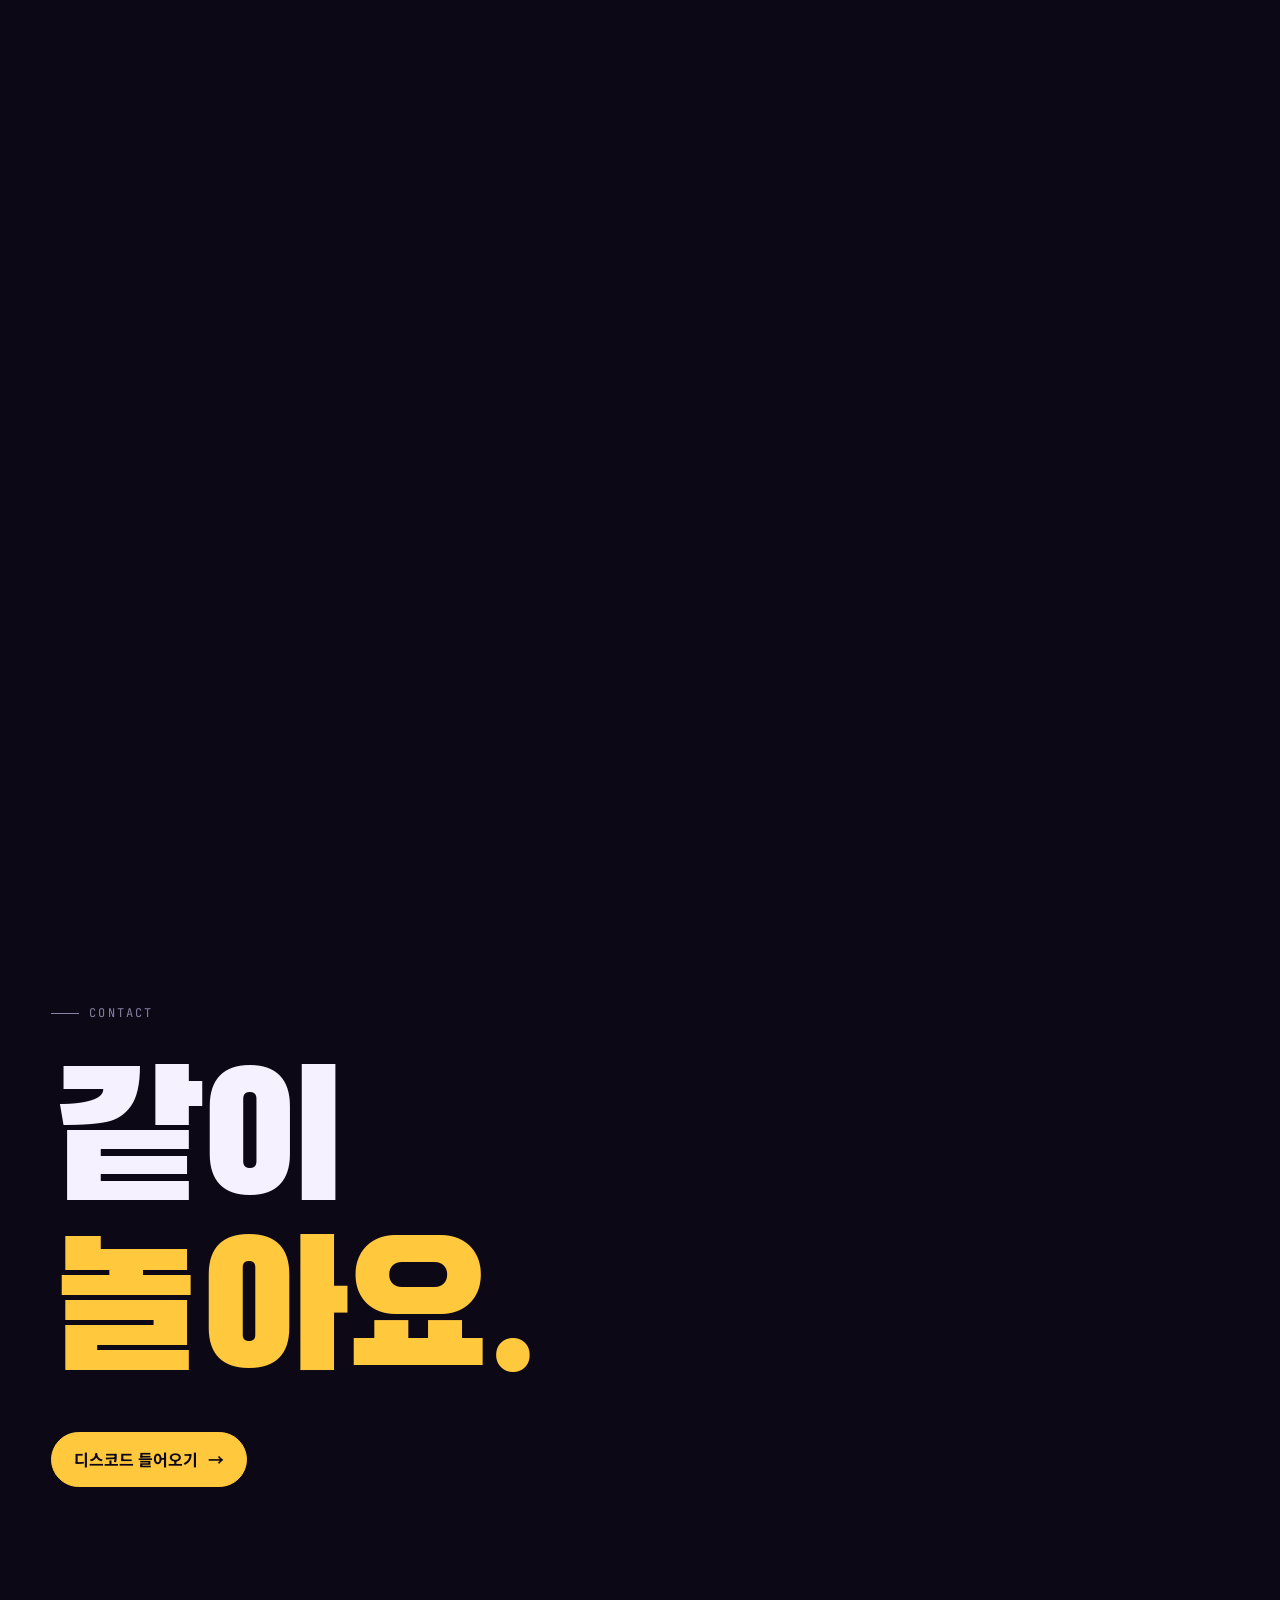
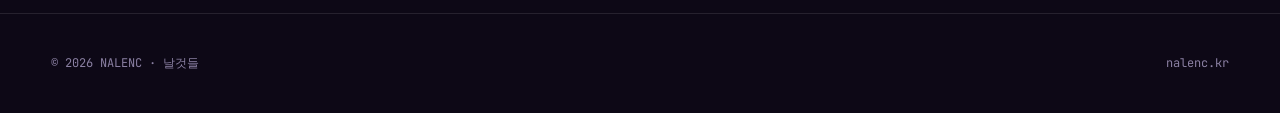
==== commit 36ce84dd: "Add [Site] 팀 무대 선택 연출 — 아은 폭풍 타자 · 고라니 비명 · 코끼리 비눗방울 - Dune: 눈이 노랗게 빛나고 키보드 앞에서 앞발 폭풍 타자(dune-body +" ====
--- a/index.html
+++ b/index.html
@@ -1,180 +1,180 @@
-<!doctype html>
-<html lang="ko">
-<head>
-  <meta charset="utf-8">
-  <meta name="viewport" content="width=device-width, initial-scale=1">
-  <title>NALENC — 날것 그대로 만드는 게임팀</title>
-  <meta name="description" content="NALENC(날것들)는 작은 인디 게임팀입니다. 지금은 오리가 굽는 팬케이크 타이쿤, Pancake Tycoon 을 만들고 있어요.">
-  <meta property="og:title" content="NALENC — 날것 그대로 만드는 게임팀">
-  <meta property="og:description" content="오리가 굽는 팬케이크 타이쿤, Pancake Tycoon 을 만들고 있어요.">
-  <link rel="canonical" href="https://nalenc.kr/">
-  <meta property="og:type" content="website">
-  <meta property="og:site_name" content="NALENC">
-  <meta property="og:locale" content="ko_KR">
-  <meta property="og:url" content="https://nalenc.kr/">
-  <meta property="og:image" content="https://nalenc.kr/assets/img/duck.png">
-  <meta name="twitter:card" content="summary">
-  <meta name="theme-color" content="#0d0816">
-  <script>document.documentElement.classList.add("js")</script>
-  <link rel="icon" href="assets/img/duck.png">
-  <link rel="preconnect" href="https://fonts.googleapis.com">
-  <link rel="preconnect" href="https://fonts.gstatic.com" crossorigin>
-  <link rel="stylesheet" href="https://fonts.googleapis.com/css2?family=Black+Han+Sans&family=JetBrains+Mono:wght@400;700&family=Noto+Sans+KR:wght@400;700;900&family=Unbounded:wght@400;700;900&display=swap">
-  <link rel="stylesheet" href="assets/css/site.css">
-  <link rel="stylesheet" href="assets/css/home.css">
-</head>
-<body>
-  <div class="scroll-bar"></div>
-  <div class="grain" aria-hidden="true"></div>
-  <div class="cursor" aria-hidden="true"></div>
-  <div class="cursor-ring" aria-hidden="true"></div>
-
-  <header class="nav">
-    <a class="logo" href="#top">NALENC<small>날것들</small></a>
-    <nav class="links">
-      <a href="#crew">Crew</a>
-      <a href="#projects">Projects</a>
-      <a href="#contact">Contact</a>
-    </nav>
-  </header>
-
-  <!-- 1. 30초 인트로 -->
-  <section id="top" class="reel" aria-label="NALENC 30초 쇼릴">
-    <canvas id="reel" aria-hidden="true"></canvas>
-    <div class="reel-ui">
-      <div class="reel-meta"><span id="reel-chapter">01 — IGNITION</span><span id="reel-time">00:00 / 00:30</span></div>
-      <div class="reel-bar" id="reel-bar" role="slider" aria-label="쇼릴 시간" aria-valuemin="0" aria-valuemax="30" aria-valuenow="0" tabindex="0">
-        <div class="fill" id="reel-fill"></div>
-        <div class="ticks" id="reel-ticks"></div>
-      </div>
-      <div class="reel-btns">
-        <button class="rb" id="reel-play" aria-label="일시정지">❚❚</button>
-        <button class="rb" id="reel-restart" aria-label="처음부터">↺</button>
-        <span class="sp"></span>
-        <a class="rb wide" href="#manifesto" id="reel-skip">스크롤해서 더 보기 <span class="bob">↓</span></a>
-      </div>
-    </div>
-  </section>
-
-  <!-- 2. 선언 — 스크롤에 맞춰 글자가 켜진다 -->
-  <section id="manifesto" class="pin" data-scene="manifesto" style="--len: 300vh">
-    <div class="stage">
-      <p class="eyebrow">Who we are</p>
-      <p class="mani" id="mani">다듬기 전의 아이디어를 날것 그대로 굴려 봅니다. 재밌으면 남기고, 아니면 미련 없이 버립니다. 그렇게 끝까지 살아남은 것들로 게임을 만듭니다. 우리는 작은 팀, 날것들입니다.</p>
-      <div class="mani-count"><b id="mani-n">0</b><span>%</span></div>
-    </div>
-  </section>
-
-  <div class="marquee" aria-hidden="true">
-    <div class="track">
-      <span>RAW IDEAS</span><span class="dot">●</span><span class="o">SMALL TEAM</span><span class="dot">●</span><span class="y">BIG FLIP</span><span class="dot">●</span><span>날것 그대로</span><span class="dot">●</span>
-      <span>RAW IDEAS</span><span class="dot">●</span><span class="o">SMALL TEAM</span><span class="dot">●</span><span class="y">BIG FLIP</span><span class="dot">●</span><span>날것 그대로</span><span class="dot">●</span>
-    </div>
-  </div>
-
-  <!-- 3. 팀 — 통짜 그림 위에 오려낸 캐릭터를 겹쳐, 숨쉬기(IDLE) · 누르면 반응 + 정보 카드 -->
-  <section id="crew" class="crew">
-    <div class="crew-head">
-      <p class="eyebrow" data-reveal>The crew</p>
-      <h2 class="big" data-reveal style="--d:.08s">네 명이<br>굽고 있어요</h2>
-      <p class="crew-hint" data-reveal style="--d:.16s">캐릭터나 이름표를 눌러 보세요</p>
-    </div>
-    <div class="crew-wrap" data-reveal style="--d:.2s">
-      <div class="scene" id="scene">
-        <img class="scene-bg" src="assets/img/crew-scene/stage.jpg" width="1672" height="1326" alt="Pancake Tycoon 팀 — 왼쪽부터 Dune(검은 고양이), Kiriko(코끼리, 머리 위에 Kora 고라니), Capy(회색 고양이)" loading="lazy">
-        <button class="actor" data-who="kiriko" style="left:29.605%;top:31.674%;width:41.866%;height:48.643%" aria-label="Kiriko 소개 보기"><img src="assets/img/crew-scene/kiriko-stage.png" alt=""><img class="ol" src="assets/img/crew-scene/kiriko-stage-ol.png" alt=""></button>
-        <button class="actor" data-who="dune" style="left:8.074%;top:50.452%;width:19.318%;height:29.412%" aria-label="Dune 소개 보기"><img src="assets/img/crew-scene/dune.png" alt=""><img class="ol" src="assets/img/crew-scene/dune-ol.png" alt=""></button>
-        <button class="actor" data-who="capy" style="left:75.478%;top:51.131%;width:17.524%;height:28.054%" aria-label="Capy 소개 보기"><img src="assets/img/crew-scene/capy.png" alt=""><img class="ol" src="assets/img/crew-scene/capy-ol.png" alt=""></button>
-        <button class="actor" data-who="kora" style="left:41.268%;top:32.278%;width:21.531%;height:12.066%" aria-label="Kora 소개 보기"><img src="assets/img/crew-scene/kora.png" alt=""><img class="ol" src="assets/img/crew-scene/kora-ol.png" alt=""></button>
-        <span class="zz" aria-hidden="true"><i>z</i><i>z</i><i>Z</i></span>
-        <button class="plate" data-who="dune" style="left:7.3%;top:89.37%;width:20.04%;height:8.82%" aria-label="Dune 이름표"></button>
-        <button class="plate" data-who="kiriko" style="left:29.9%;top:89.37%;width:20.1%;height:8.82%" aria-label="Kiriko 이름표"></button>
-        <button class="plate" data-who="kora" style="left:51.44%;top:89.37%;width:20.1%;height:8.82%" aria-label="Kora 이름표"></button>
-        <button class="plate" data-who="capy" style="left:74.16%;top:89.37%;width:20.16%;height:8.82%" aria-label="Capy 이름표"></button>
-        <div class="bubble" id="crew-bubble" aria-hidden="true"></div>
-      </div>
-      <aside class="profile" id="profile" aria-live="polite">
-        <div class="pf-empty">
-          <p class="pf-k">PROFILE</p>
-          <p class="pf-big">누가 누구일까요?</p>
-          <p class="pf-sub">그림 속 캐릭터를 누르면<br>여기에 소개가 떠요.</p>
-          <div class="pf-chips"><button data-who="dune">Dune</button><button data-who="kiriko">Kiriko</button><button data-who="kora">Kora</button><button data-who="capy">Capy</button></div>
-        </div>
-        <div class="pf-card" hidden>
-          <div class="pf-art"><img alt=""></div>
-          <h3 class="pf-name"></h3>
-          <p class="pf-role"></p>
-          <p class="pf-line"></p>
-          <div class="pf-nav"><button class="rb" data-step="-1" aria-label="이전 팀원">←</button><button class="rb" data-step="1" aria-label="다음 팀원">→</button><span class="sp"></span><button class="rb" data-close aria-label="닫기">✕</button></div>
-        </div>
-      </aside>
-    </div>
-    <p class="crew-next" data-reveal>그리고 다음 날것은 <b>당신?</b> <a class="btn" href="#contact">연락하기 <span class="arr">→</span></a></p>
-  </section>
-
-  <!-- 4. 프로젝트 -->
-  <section id="projects" class="pin" data-scene="projects" style="--len: 260vh">
-    <div class="stage proj-stage">
-      <div class="proj-head">
-        <p class="eyebrow">Projects</p>
-        <h2 class="big">지금 굽는 것,<br>다음에 구울 것</h2>
-        <p class="proj-count"><b id="proj-n">01</b> / 03</p>
-      </div>
-      <div class="proj-grid">
-        <a class="proj live" href="projects/pancake-tycoon/index.html" style="--i:0">
-          <div class="thumb pt">
-            <div class="pan"></div>
-            <img src="assets/img/duck.png" alt="Pancake Tycoon 의 오리 주인공">
-          </div>
-          <div class="meta">
-            <span class="no">01</span>
-            <h3>Pancake Tycoon</h3>
-            <p>오리가 굽는 B급 팬케이크 타이쿤</p>
-            <span class="state live">개발 중 · 출시 준비</span>
-          </div>
-          <span class="go" aria-hidden="true">→</span>
-        </a>
-        <div class="proj soon" aria-disabled="true" style="--i:1">
-          <div class="thumb ch"><div class="eye"><i></i></div></div>
-          <div class="meta">
-            <span class="no">02</span>
-            <h3>Circle Horror</h3>
-            <p>&nbsp;</p>
-            <span class="state">Coming Soon</span>
-          </div>
-          <button class="go" disabled aria-label="Circle Horror — Coming Soon">✕</button>
-        </div>
-        <div class="proj soon" aria-disabled="true" style="--i:2">
-          <div class="thumb dp"><span>!</span><span>!</span><span>!</span></div>
-          <div class="meta">
-            <span class="no">03</span>
-            <h3>Duck Please!</h3>
-            <p>&nbsp;</p>
-            <span class="state">Coming Soon</span>
-          </div>
-          <button class="go" disabled aria-label="Duck Please! — Coming Soon">✕</button>
-        </div>
-      </div>
-    </div>
-  </section>
-
-  <!-- 5. 연락 -->
-  <section id="contact" class="contact">
-    <p class="eyebrow" data-reveal>Contact</p>
-    <h2 class="huge" data-reveal style="--d:.1s">같이<br><span class="y">놀아요.</span></h2>
-    <div class="contact-row" data-reveal style="--d:.2s">
-      <a class="btn solid" href="https://discord.gg/ESYRkx5bnr" target="_blank" rel="noopener">디스코드 들어오기 <span class="arr">→</span></a>
-    </div>
-  </section>
-
-  <footer class="footer">
-    <span>© 2026 NALENC · 날것들</span>
-    <span class="sp"></span>
-    <span>nalenc.kr</span>
-  </footer>
-
-  <script src="assets/js/reel.js"></script>
-  <script src="assets/js/site.js"></script>
-  <script src="assets/js/crew.js"></script>
-</body>
-</html>
+<!doctype html>
+<html lang="ko">
+<head>
+  <meta charset="utf-8">
+  <meta name="viewport" content="width=device-width, initial-scale=1">
+  <title>NALENC — 날것 그대로 만드는 게임팀</title>
+  <meta name="description" content="NALENC(날것들)는 작은 인디 게임팀입니다. 지금은 오리가 굽는 팬케이크 타이쿤, Pancake Tycoon 을 만들고 있어요.">
+  <meta property="og:title" content="NALENC — 날것 그대로 만드는 게임팀">
+  <meta property="og:description" content="오리가 굽는 팬케이크 타이쿤, Pancake Tycoon 을 만들고 있어요.">
+  <link rel="canonical" href="https://nalenc.kr/">
+  <meta property="og:type" content="website">
+  <meta property="og:site_name" content="NALENC">
+  <meta property="og:locale" content="ko_KR">
+  <meta property="og:url" content="https://nalenc.kr/">
+  <meta property="og:image" content="https://nalenc.kr/assets/img/duck.png">
+  <meta name="twitter:card" content="summary">
+  <meta name="theme-color" content="#0d0816">
+  <script>document.documentElement.classList.add("js")</script>
+  <link rel="icon" href="assets/img/duck.png">
+  <link rel="preconnect" href="https://fonts.googleapis.com">
+  <link rel="preconnect" href="https://fonts.gstatic.com" crossorigin>
+  <link rel="stylesheet" href="https://fonts.googleapis.com/css2?family=Black+Han+Sans&family=JetBrains+Mono:wght@400;700&family=Noto+Sans+KR:wght@400;700;900&family=Unbounded:wght@400;700;900&display=swap">
+  <link rel="stylesheet" href="assets/css/site.css">
+  <link rel="stylesheet" href="assets/css/home.css">
+</head>
+<body>
+  <div class="scroll-bar"></div>
+  <div class="grain" aria-hidden="true"></div>
+  <div class="cursor" aria-hidden="true"></div>
+  <div class="cursor-ring" aria-hidden="true"></div>
+
+  <header class="nav">
+    <a class="logo" href="#top">NALENC<small>날것들</small></a>
+    <nav class="links">
+      <a href="#crew">Crew</a>
+      <a href="#projects">Projects</a>
+      <a href="#contact">Contact</a>
+    </nav>
+  </header>
+
+  <!-- 1. 30초 인트로 -->
+  <section id="top" class="reel" aria-label="NALENC 30초 쇼릴">
+    <canvas id="reel" aria-hidden="true"></canvas>
+    <div class="reel-ui">
+      <div class="reel-meta"><span id="reel-chapter">01 — IGNITION</span><span id="reel-time">00:00 / 00:30</span></div>
+      <div class="reel-bar" id="reel-bar" role="slider" aria-label="쇼릴 시간" aria-valuemin="0" aria-valuemax="30" aria-valuenow="0" tabindex="0">
+        <div class="fill" id="reel-fill"></div>
+        <div class="ticks" id="reel-ticks"></div>
+      </div>
+      <div class="reel-btns">
+        <button class="rb" id="reel-play" aria-label="일시정지">❚❚</button>
+        <button class="rb" id="reel-restart" aria-label="처음부터">↺</button>
+        <span class="sp"></span>
+        <a class="rb wide" href="#manifesto" id="reel-skip">스크롤해서 더 보기 <span class="bob">↓</span></a>
+      </div>
+    </div>
+  </section>
+
+  <!-- 2. 선언 — 스크롤에 맞춰 글자가 켜진다 -->
+  <section id="manifesto" class="pin" data-scene="manifesto" style="--len: 300vh">
+    <div class="stage">
+      <p class="eyebrow">Who we are</p>
+      <p class="mani" id="mani">다듬기 전의 아이디어를 날것 그대로 굴려 봅니다. 재밌으면 남기고, 아니면 미련 없이 버립니다. 그렇게 끝까지 살아남은 것들로 게임을 만듭니다. 우리는 작은 팀, 날것들입니다.</p>
+      <div class="mani-count"><b id="mani-n">0</b><span>%</span></div>
+    </div>
+  </section>
+
+  <div class="marquee" aria-hidden="true">
+    <div class="track">
+      <span>RAW IDEAS</span><span class="dot">●</span><span class="o">SMALL TEAM</span><span class="dot">●</span><span class="y">BIG FLIP</span><span class="dot">●</span><span>날것 그대로</span><span class="dot">●</span>
+      <span>RAW IDEAS</span><span class="dot">●</span><span class="o">SMALL TEAM</span><span class="dot">●</span><span class="y">BIG FLIP</span><span class="dot">●</span><span>날것 그대로</span><span class="dot">●</span>
+    </div>
+  </div>
+
+  <!-- 3. 팀 — 통짜 그림 위에 오려낸 캐릭터를 겹쳐, 숨쉬기(IDLE) · 누르면 반응 + 정보 카드 -->
+  <section id="crew" class="crew">
+    <div class="crew-head">
+      <p class="eyebrow" data-reveal>The crew</p>
+      <h2 class="big" data-reveal style="--d:.08s">네 명이<br>굽고 있어요</h2>
+      <p class="crew-hint" data-reveal style="--d:.16s">캐릭터나 이름표를 눌러 보세요</p>
+    </div>
+    <div class="crew-wrap" data-reveal style="--d:.2s">
+      <div class="scene" id="scene">
+        <img class="scene-bg" src="assets/img/crew-scene/stage.jpg" width="1672" height="1326" alt="Pancake Tycoon 팀 — 왼쪽부터 Dune(검은 고양이), Kiriko(코끼리, 머리 위에 Kora 고라니), Capy(회색 고양이)" loading="lazy">
+        <button class="actor" data-who="kiriko" style="left:29.605%;top:31.674%;width:41.866%;height:48.643%" aria-label="Kiriko 소개 보기"><img src="assets/img/crew-scene/kiriko-stage.png" alt=""><img class="ol" src="assets/img/crew-scene/kiriko-stage-ol.png" alt=""><span class="act soap" aria-hidden="true"><i style="--tx:84%;--ty:30%;--s:14%;--dl:0s"></i><i style="--tx:104%;--ty:44%;--s:9%;--dl:0.3s"></i><i style="--tx:76%;--ty:12%;--s:11%;--dl:0.6s"></i><i style="--tx:112%;--ty:22%;--s:16%;--dl:0.9s"></i><i style="--tx:94%;--ty:4%;--s:8%;--dl:1.2s"></i><i style="--tx:70%;--ty:34%;--s:12%;--dl:1.5s"></i><i style="--tx:108%;--ty:8%;--s:10%;--dl:1.8s"></i><i style="--tx:88%;--ty:50%;--s:13%;--dl:2.1s"></i></span></button>
+        <button class="actor" data-who="dune" style="left:8.074%;top:50.452%;width:19.318%;height:29.412%" aria-label="Dune 소개 보기"><img src="assets/img/crew-scene/dune.png" alt=""><img class="ol" src="assets/img/crew-scene/dune-ol.png" alt=""><span class="act" aria-hidden="true"><img class="p body" src="assets/img/crew-scene/dune-body.png" alt=""><span class="eye"></span><span class="eye r"></span><img class="p paw" src="assets/img/crew-scene/dune-paw-l.png" alt=""><img class="p paw r" src="assets/img/crew-scene/dune-paw-r.png" alt=""><span class="kb"></span><span class="tk"><i>타닥</i><i>탁!</i><i>다다닥</i><i>탁탁</i></span></span></button>
+        <button class="actor" data-who="capy" style="left:75.478%;top:51.131%;width:17.524%;height:28.054%" aria-label="Capy 소개 보기"><img src="assets/img/crew-scene/capy.png" alt=""><img class="ol" src="assets/img/crew-scene/capy-ol.png" alt=""></button>
+        <button class="actor" data-who="kora" style="left:41.268%;top:32.278%;width:21.531%;height:12.066%" aria-label="Kora 소개 보기"><img src="assets/img/crew-scene/kora.png" alt=""><img class="ol" src="assets/img/crew-scene/kora-ol.png" alt=""><span class="act scream" aria-hidden="true">끄아아아아악!!</span></button>
+        <span class="zz" aria-hidden="true"><i>z</i><i>z</i><i>Z</i></span>
+        <button class="plate" data-who="dune" style="left:7.3%;top:89.37%;width:20.04%;height:8.82%" aria-label="Dune 이름표"></button>
+        <button class="plate" data-who="kiriko" style="left:29.9%;top:89.37%;width:20.1%;height:8.82%" aria-label="Kiriko 이름표"></button>
+        <button class="plate" data-who="kora" style="left:51.44%;top:89.37%;width:20.1%;height:8.82%" aria-label="Kora 이름표"></button>
+        <button class="plate" data-who="capy" style="left:74.16%;top:89.37%;width:20.16%;height:8.82%" aria-label="Capy 이름표"></button>
+        <div class="bubble" id="crew-bubble" aria-hidden="true"></div>
+      </div>
+      <aside class="profile" id="profile" aria-live="polite">
+        <div class="pf-empty">
+          <p class="pf-k">PROFILE</p>
+          <p class="pf-big">누가 누구일까요?</p>
+          <p class="pf-sub">그림 속 캐릭터를 누르면<br>여기에 소개가 떠요.</p>
+          <div class="pf-chips"><button data-who="dune">Dune</button><button data-who="kiriko">Kiriko</button><button data-who="kora">Kora</button><button data-who="capy">Capy</button></div>
+        </div>
+        <div class="pf-card" hidden>
+          <div class="pf-art"><img alt=""></div>
+          <h3 class="pf-name"></h3>
+          <p class="pf-role"></p>
+          <p class="pf-line"></p>
+          <div class="pf-nav"><button class="rb" data-step="-1" aria-label="이전 팀원">←</button><button class="rb" data-step="1" aria-label="다음 팀원">→</button><span class="sp"></span><button class="rb" data-close aria-label="닫기">✕</button></div>
+        </div>
+      </aside>
+    </div>
+    <p class="crew-next" data-reveal>그리고 다음 날것은 <b>당신?</b> <a class="btn" href="#contact">연락하기 <span class="arr">→</span></a></p>
+  </section>
+
+  <!-- 4. 프로젝트 -->
+  <section id="projects" class="pin" data-scene="projects" style="--len: 260vh">
+    <div class="stage proj-stage">
+      <div class="proj-head">
+        <p class="eyebrow">Projects</p>
+        <h2 class="big">지금 굽는 것,<br>다음에 구울 것</h2>
+        <p class="proj-count"><b id="proj-n">01</b> / 03</p>
+      </div>
+      <div class="proj-grid">
+        <a class="proj live" href="projects/pancake-tycoon/index.html" style="--i:0">
+          <div class="thumb pt">
+            <div class="pan"></div>
+            <img src="assets/img/duck.png" alt="Pancake Tycoon 의 오리 주인공">
+          </div>
+          <div class="meta">
+            <span class="no">01</span>
+            <h3>Pancake Tycoon</h3>
+            <p>오리가 굽는 B급 팬케이크 타이쿤</p>
+            <span class="state live">개발 중 · 출시 준비</span>
+          </div>
+          <span class="go" aria-hidden="true">→</span>
+        </a>
+        <div class="proj soon" aria-disabled="true" style="--i:1">
+          <div class="thumb ch"><div class="eye"><i></i></div></div>
+          <div class="meta">
+            <span class="no">02</span>
+            <h3>Circle Horror</h3>
+            <p>&nbsp;</p>
+            <span class="state">Coming Soon</span>
+          </div>
+          <button class="go" disabled aria-label="Circle Horror — Coming Soon">✕</button>
+        </div>
+        <div class="proj soon" aria-disabled="true" style="--i:2">
+          <div class="thumb dp"><span>!</span><span>!</span><span>!</span></div>
+          <div class="meta">
+            <span class="no">03</span>
+            <h3>Duck Please!</h3>
+            <p>&nbsp;</p>
+            <span class="state">Coming Soon</span>
+          </div>
+          <button class="go" disabled aria-label="Duck Please! — Coming Soon">✕</button>
+        </div>
+      </div>
+    </div>
+  </section>
+
+  <!-- 5. 연락 -->
+  <section id="contact" class="contact">
+    <p class="eyebrow" data-reveal>Contact</p>
+    <h2 class="huge" data-reveal style="--d:.1s">같이<br><span class="y">놀아요.</span></h2>
+    <div class="contact-row" data-reveal style="--d:.2s">
+      <a class="btn solid" href="https://discord.gg/ESYRkx5bnr" target="_blank" rel="noopener">디스코드 들어오기 <span class="arr">→</span></a>
+    </div>
+  </section>
+
+  <footer class="footer">
+    <span>© 2026 NALENC · 날것들</span>
+    <span class="sp"></span>
+    <span>nalenc.kr</span>
+  </footer>
+
+  <script src="assets/js/reel.js"></script>
+  <script src="assets/js/site.js"></script>
+  <script src="assets/js/crew.js"></script>
+</body>
+</html>
--- a/assets/css/home.css
+++ b/assets/css/home.css
@@ -72,6 +72,54 @@
 /* 코끼리를 고르면 머리 위 고라니도 같이 밝게(같이 있는 그림) */
 .scene.sel-kiriko .actor[data-who="kora"] { filter: none; z-index: 5; }
 .actor.sel img:not(.ol) { filter: drop-shadow(0 14px 18px rgba(13, 8, 22, .45)); }
+
+/* 선택 연출(acting) — 아은: 눈 빛나며 폭풍 타자 / 지혜: 고개 쳐들고 비명 / 용섭: 빌드 중 비눗방울 */
+.actor .act { position: absolute; inset: 0; display: none; pointer-events: none; }
+.actor.acting .act { display: block; }
+.actor .act img.p { position: absolute; animation: none; transform-origin: 50% 100%; }
+/* 아은 */
+.actor[data-who="dune"].acting > img { visibility: hidden; }
+.actor[data-who="dune"] .act { animation: jit .09s steps(2) infinite; }
+@keyframes jit { 50% { transform: translate(.6%, -.4%); } }
+.actor[data-who="dune"] .act img.body { inset: 0; width: 100%; height: 100%; filter: brightness(.45); }
+.actor[data-who="dune"] .act img.paw { left: 0; top: 81.282%; width: 28.793%; height: 17.692%; filter: brightness(.6); animation: type .14s ease-in-out infinite alternate; }
+.actor[data-who="dune"] .act img.paw.r { left: 66.873%; top: 82.051%; width: 30.341%; height: 17.436%; animation-delay: -.07s; }
+@keyframes type { from { transform: translateY(0); } to { transform: translateY(-26%) rotate(-3deg); } }
+.actor[data-who="dune"] .eye { position: absolute; left: 28.8%; top: 24.4%; width: 12%; aspect-ratio: 1.15; translate: -50% -50%; border-radius: 50%;
+  background: radial-gradient(circle, #fffbe0 0 22%, #ffe14a 38%, rgba(255, 200, 40, .55) 55%, rgba(255, 200, 40, 0) 72%); animation: glare .5s ease-in-out infinite alternate; }
+.actor[data-who="dune"] .eye.r { left: 65.3%; top: 23.6%; }
+@keyframes glare { from { transform: scale(.85); filter: brightness(1); } to { transform: scale(1.12); filter: brightness(1.35); } }
+.actor[data-who="dune"] .kb { position: absolute; left: -6%; right: -6%; bottom: -1%; height: 11%; border: 3px solid #5a2a1a; border-radius: 6px;
+  background: repeating-linear-gradient(90deg, transparent 0 7%, rgba(0, 0, 0, .45) 7% 8%), repeating-linear-gradient(0deg, transparent 0 30%, rgba(0, 0, 0, .45) 30% 36%), linear-gradient(#e9e3da, #b8aea3);
+  box-shadow: 0 6px 0 #3a1d12; animation: kb .14s steps(2) infinite; }
+@keyframes kb { 50% { transform: translateY(2%); } }
+.actor[data-who="dune"] .tk i { position: absolute; bottom: 10%; font-style: normal; font-family: var(--kr-display, var(--display)); font-weight: 900; font-size: clamp(12px, 1.7vw, 24px); color: #fff; white-space: nowrap;
+  -webkit-text-stroke: 4px #5a2a1a; paint-order: stroke fill; text-shadow: 0 3px 0 #5a2a1a; opacity: 0; animation: tk .7s ease-out infinite; }
+.actor[data-who="dune"] .tk i:nth-child(1) { left: -12%; }
+.actor[data-who="dune"] .tk i:nth-child(2) { left: 78%; animation-delay: .18s; }
+.actor[data-who="dune"] .tk i:nth-child(3) { left: 8%; animation-delay: .36s; }
+.actor[data-who="dune"] .tk i:nth-child(4) { left: 62%; animation-delay: .52s; }
+@keyframes tk { 0% { opacity: 0; transform: translateY(0) scale(.6); } 20% { opacity: 1; transform: translateY(-40%) scale(1.1); } 100% { opacity: 0; transform: translateY(-260%) scale(1); } }
+/* 지혜(고라니) — 엉덩이를 축으로 고개를 쳐들고 부들부들 */
+.actor[data-who="kora"].acting > img { transform-origin: 83% 88%; animation: rear 2.6s cubic-bezier(.3, 1.3, .5, 1) both; }
+@keyframes rear { 0% { transform: rotate(0); } 12% { transform: rotate(30deg) scale(1.06); }
+  18% { transform: rotate(25deg) scale(1.06); } 24% { transform: rotate(29deg) scale(1.06); } 30% { transform: rotate(24deg) scale(1.06); } 36% { transform: rotate(29deg) scale(1.06); }
+  42% { transform: rotate(25deg) scale(1.06); } 48% { transform: rotate(29deg) scale(1.06); } 54% { transform: rotate(24deg) scale(1.06); } 60% { transform: rotate(29deg) scale(1.06); }
+  66% { transform: rotate(25deg) scale(1.06); } 72% { transform: rotate(28deg) scale(1.06); } 86% { transform: rotate(4deg); } 100% { transform: rotate(0); } }
+.actor[data-who="kora"] .scream { inset: auto; left: -18%; top: -95%; font-family: var(--kr-display, var(--display)); font-weight: 900; font-size: clamp(18px, 3.4vw, 50px); color: #fff; white-space: nowrap; letter-spacing: -.02em;
+  -webkit-text-stroke: 6px #5a2a1a; paint-order: stroke fill; text-shadow: 0 5px 0 #5a2a1a; rotate: -12deg; animation: scream 2.6s ease-out both; }
+@keyframes scream { 0%, 8% { opacity: 0; transform: scale(.3); } 14% { opacity: 1; transform: scale(1.25); }
+  20% { transform: scale(1) translate(2%, -3%); } 26% { transform: scale(1.05) translate(-2%, 2%); } 32% { transform: scale(1) translate(2%, 2%); } 38% { transform: scale(1.05) translate(-2%, -2%); }
+  44% { transform: scale(1) translate(2%, -2%); } 50% { transform: scale(1.05) translate(-2%, 2%); } 56% { transform: scale(1) translate(2%, 2%); } 62% { transform: scale(1.05) translate(-2%, -3%); }
+  72% { opacity: 1; transform: scale(1); } 86%, 100% { opacity: 0; transform: scale(1.1) translateY(-20%); } }
+/* 용섭(코끼리) — 코끝에서 비눗방울 */
+.actor[data-who="kiriko"] .soap i { position: absolute; left: 55%; top: 56%; width: var(--s); aspect-ratio: 1; border-radius: 50%; opacity: 0; border: 2px solid rgba(255, 255, 255, .9); box-shadow: inset 0 0 0 3px rgba(150, 210, 255, .35), inset -4px -6px 10px rgba(255, 140, 220, .45), 0 0 8px rgba(255, 255, 255, .5);
+  background: radial-gradient(circle at 32% 28%, rgba(255, 255, 255, .95) 0 9%, rgba(255, 255, 255, 0) 12%),
+    radial-gradient(circle, rgba(255, 255, 255, 0) 52%, rgba(160, 220, 255, .45) 68%, rgba(255, 160, 230, .55) 84%, rgba(255, 255, 255, .9) 100%);
+  animation: soap 1.9s ease-out var(--dl) infinite; }
+@keyframes soap { 0% { left: 55%; top: 56%; opacity: 0; transform: translate(-50%, -50%) scale(.2); } 12% { opacity: 1; }
+  80% { left: var(--tx); top: var(--ty); opacity: 1; transform: translate(-50%, -50%) scale(1); }
+  88% { left: var(--tx); top: var(--ty); opacity: 0; transform: translate(-50%, -50%) scale(1.5); } 100% { left: var(--tx); top: var(--ty); opacity: 0; } }
 
 .plate { z-index: 5; border-radius: 10px; transition: box-shadow .3s, background .3s; }
 .plate:hover, .plate:focus-visible { box-shadow: 0 0 0 3px rgba(255, 200, 61, .9); }
@@ -133,7 +181,7 @@
   .bubble { border-width: 2px; padding: 4px 9px; }
 }
 @media (prefers-reduced-motion: reduce) {
-  .actor, .actor img, .pf-art img, .zz i { animation: none !important; }
+  .actor, .actor img, .pf-art img, .zz i, .act, .act * { animation: none !important; }
 }
 
 /* 4. 프로젝트 */
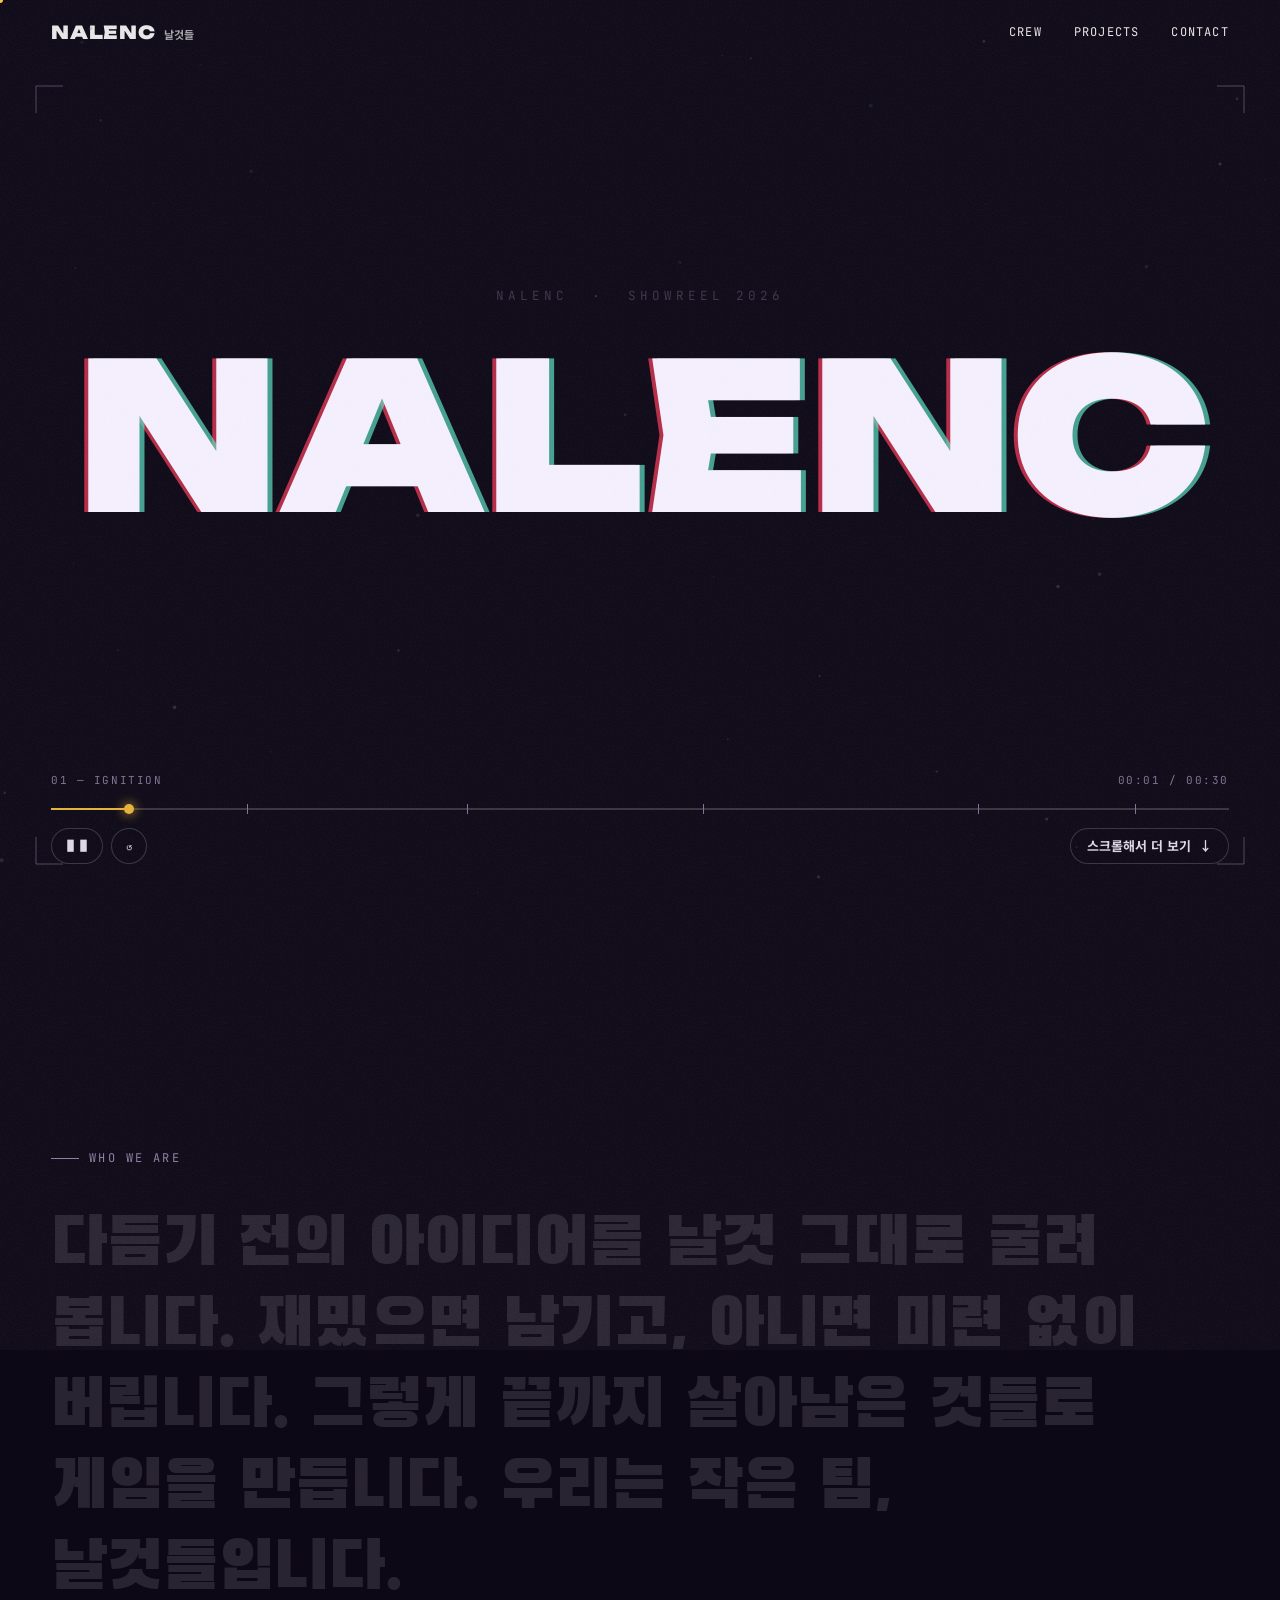
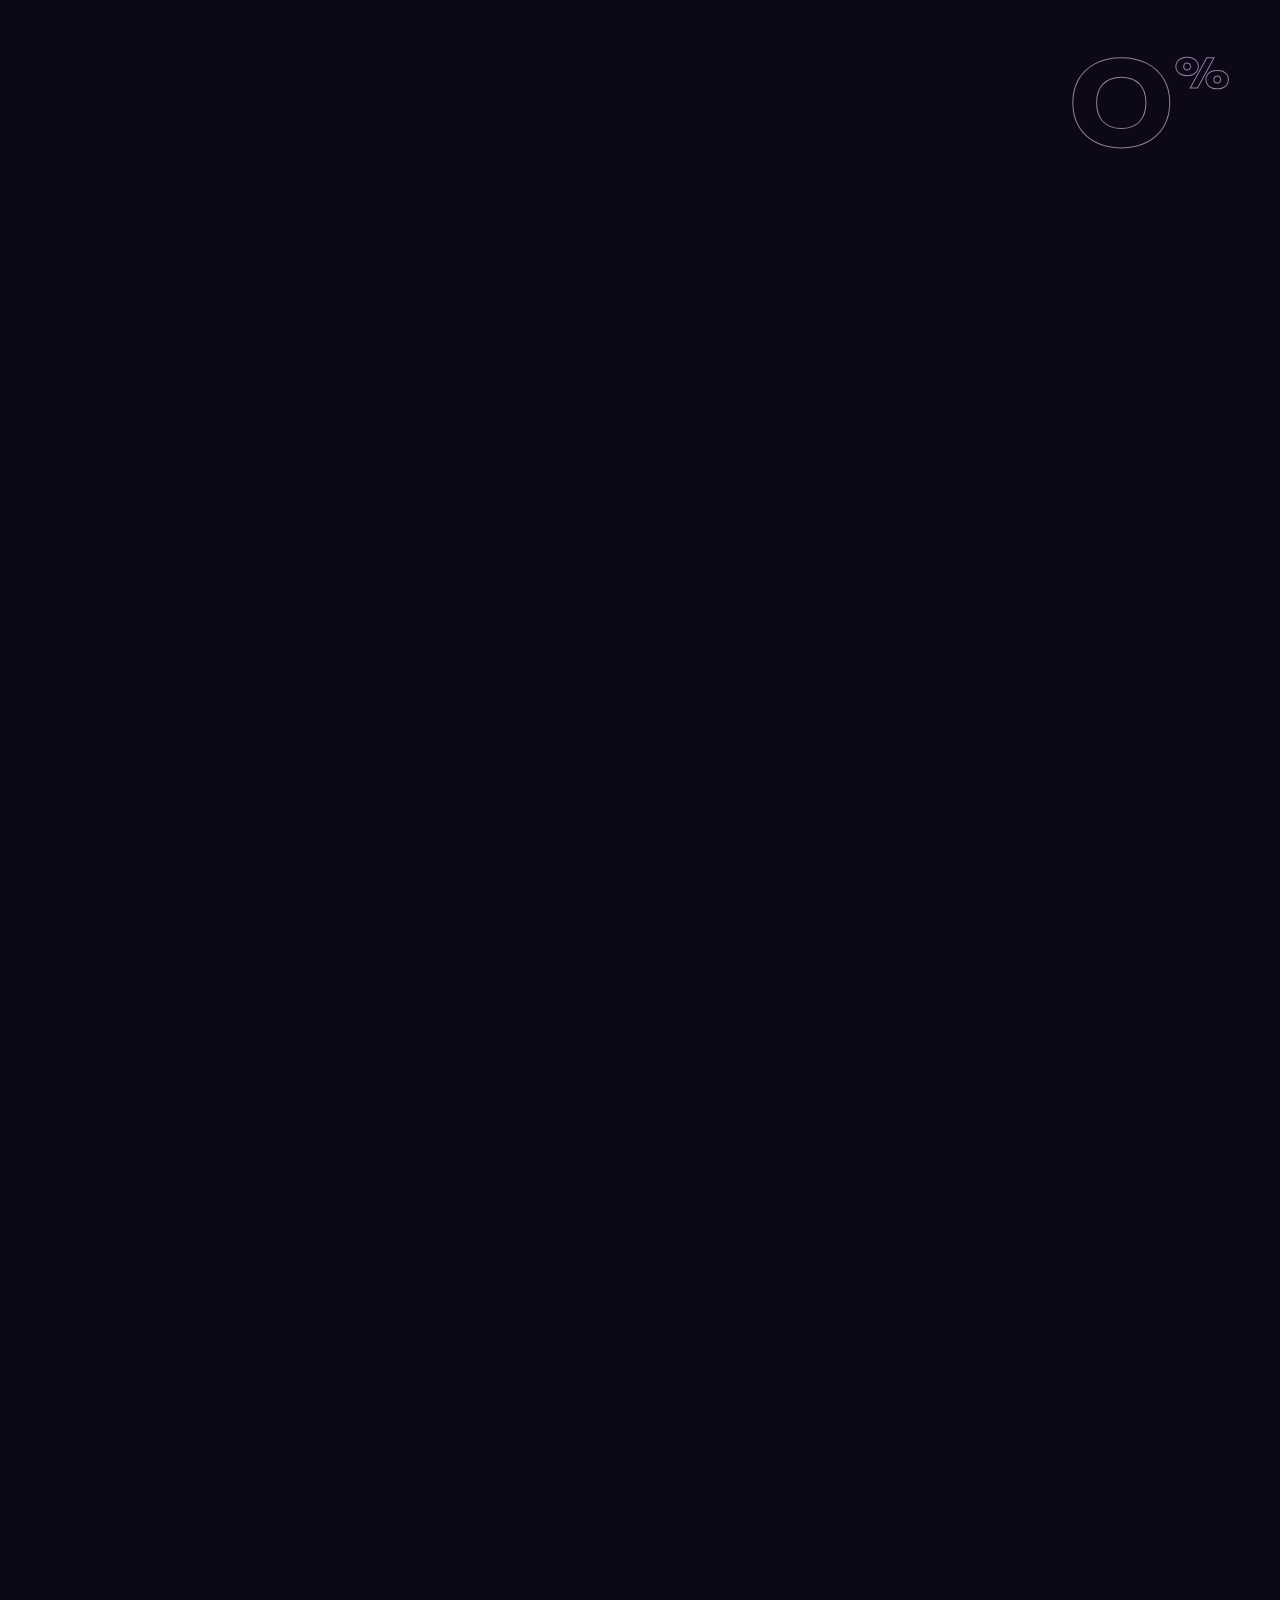
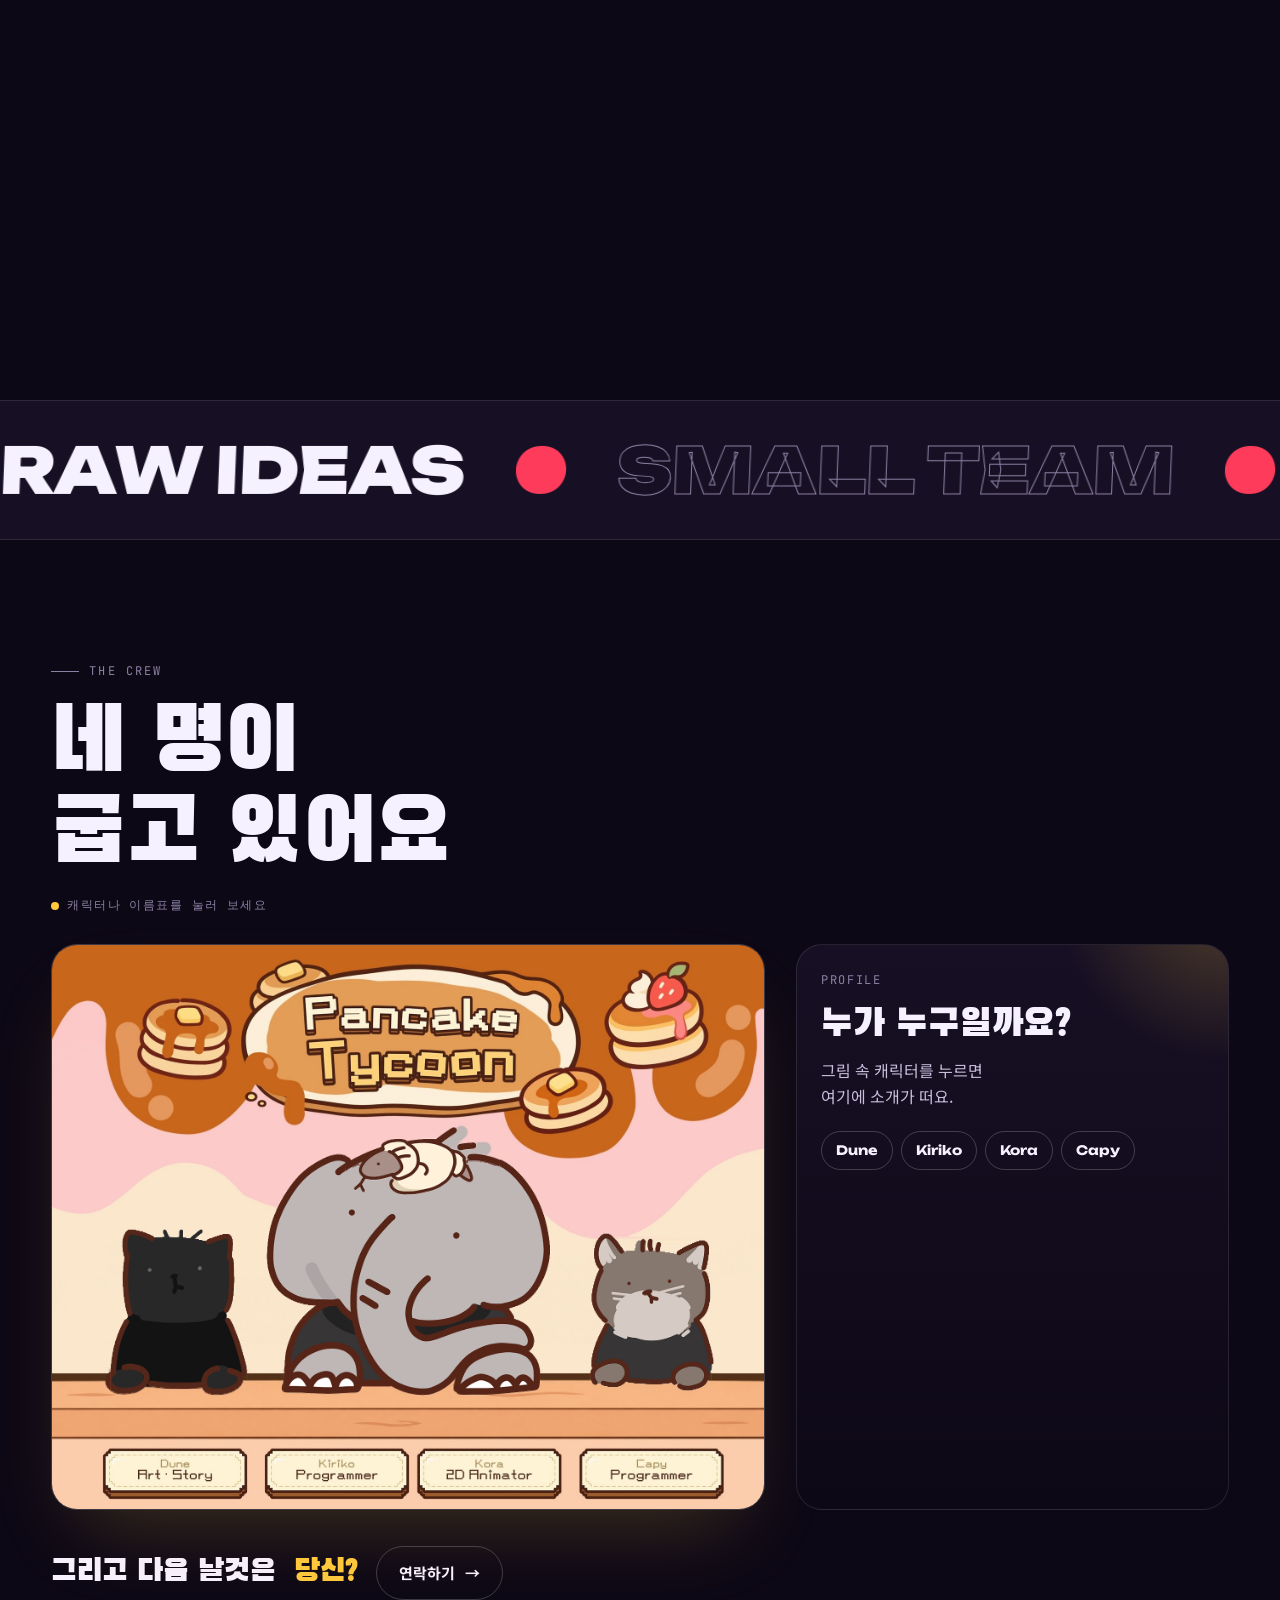
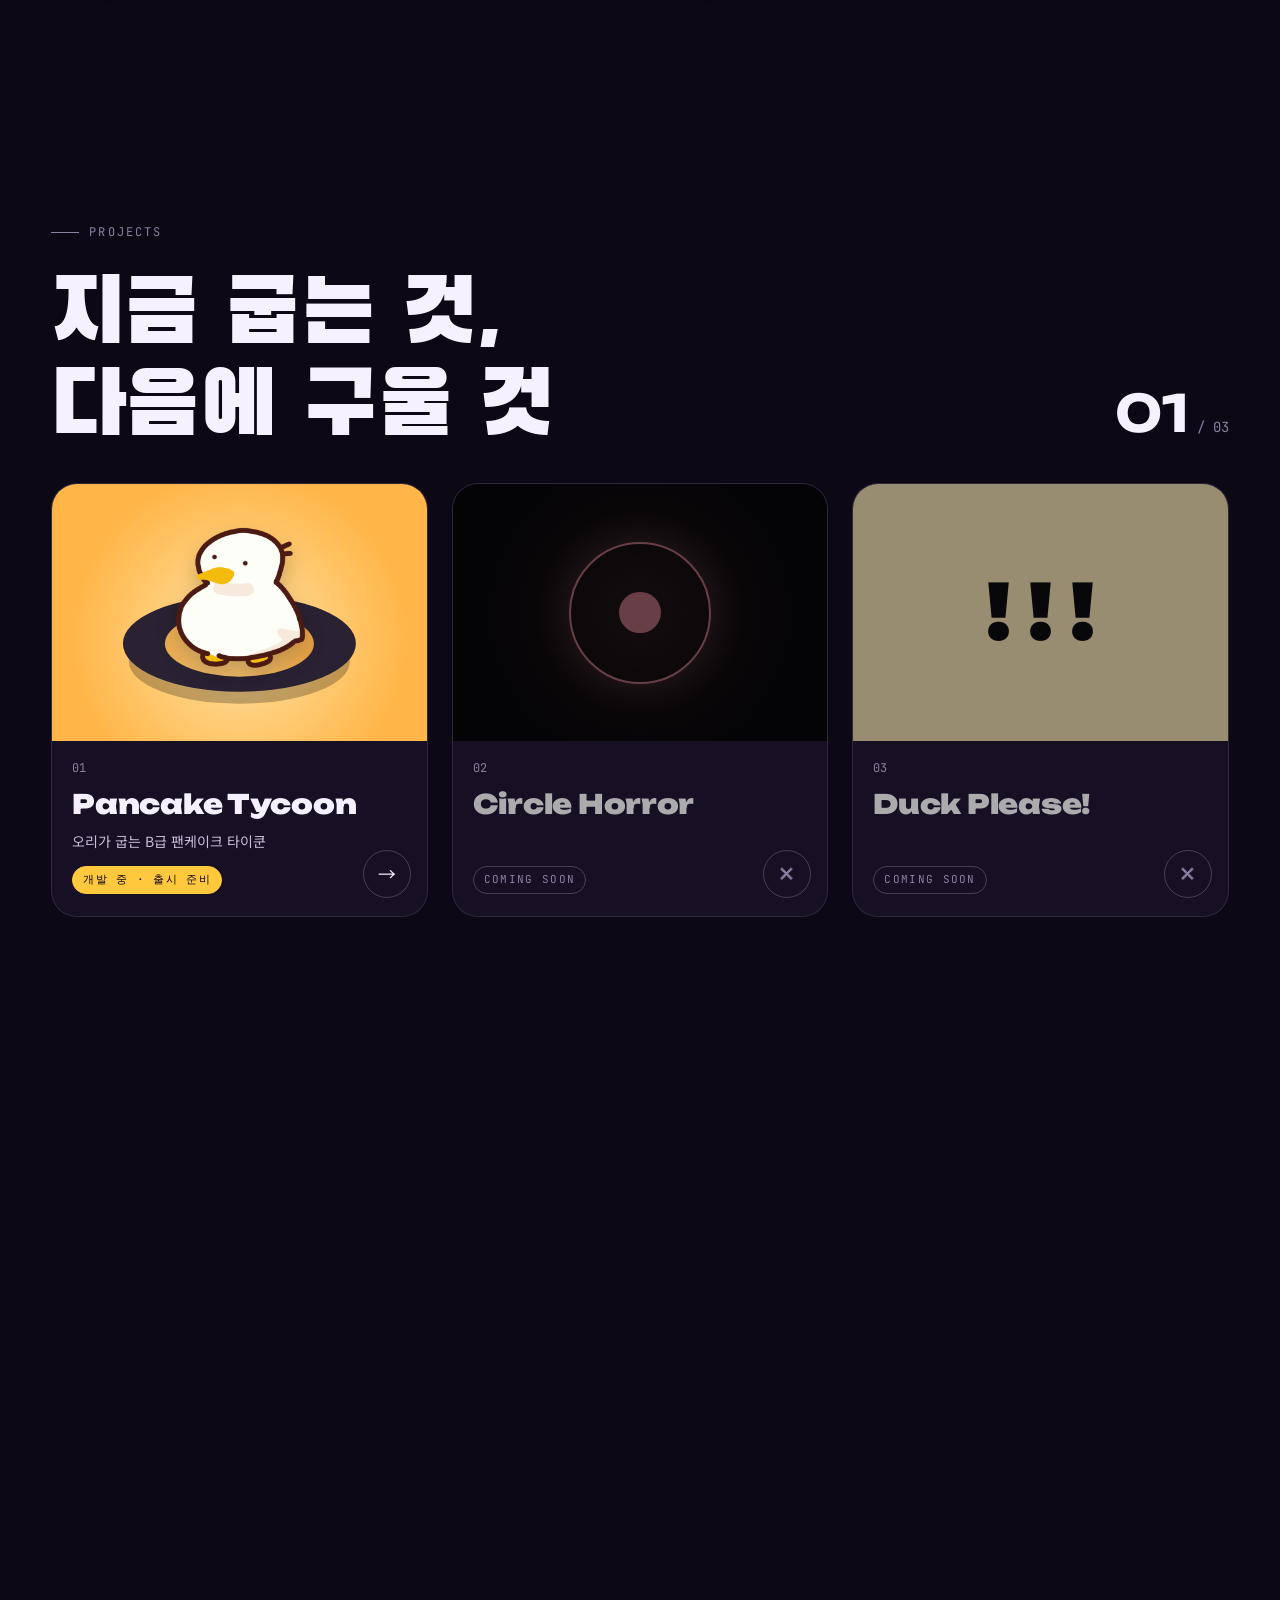
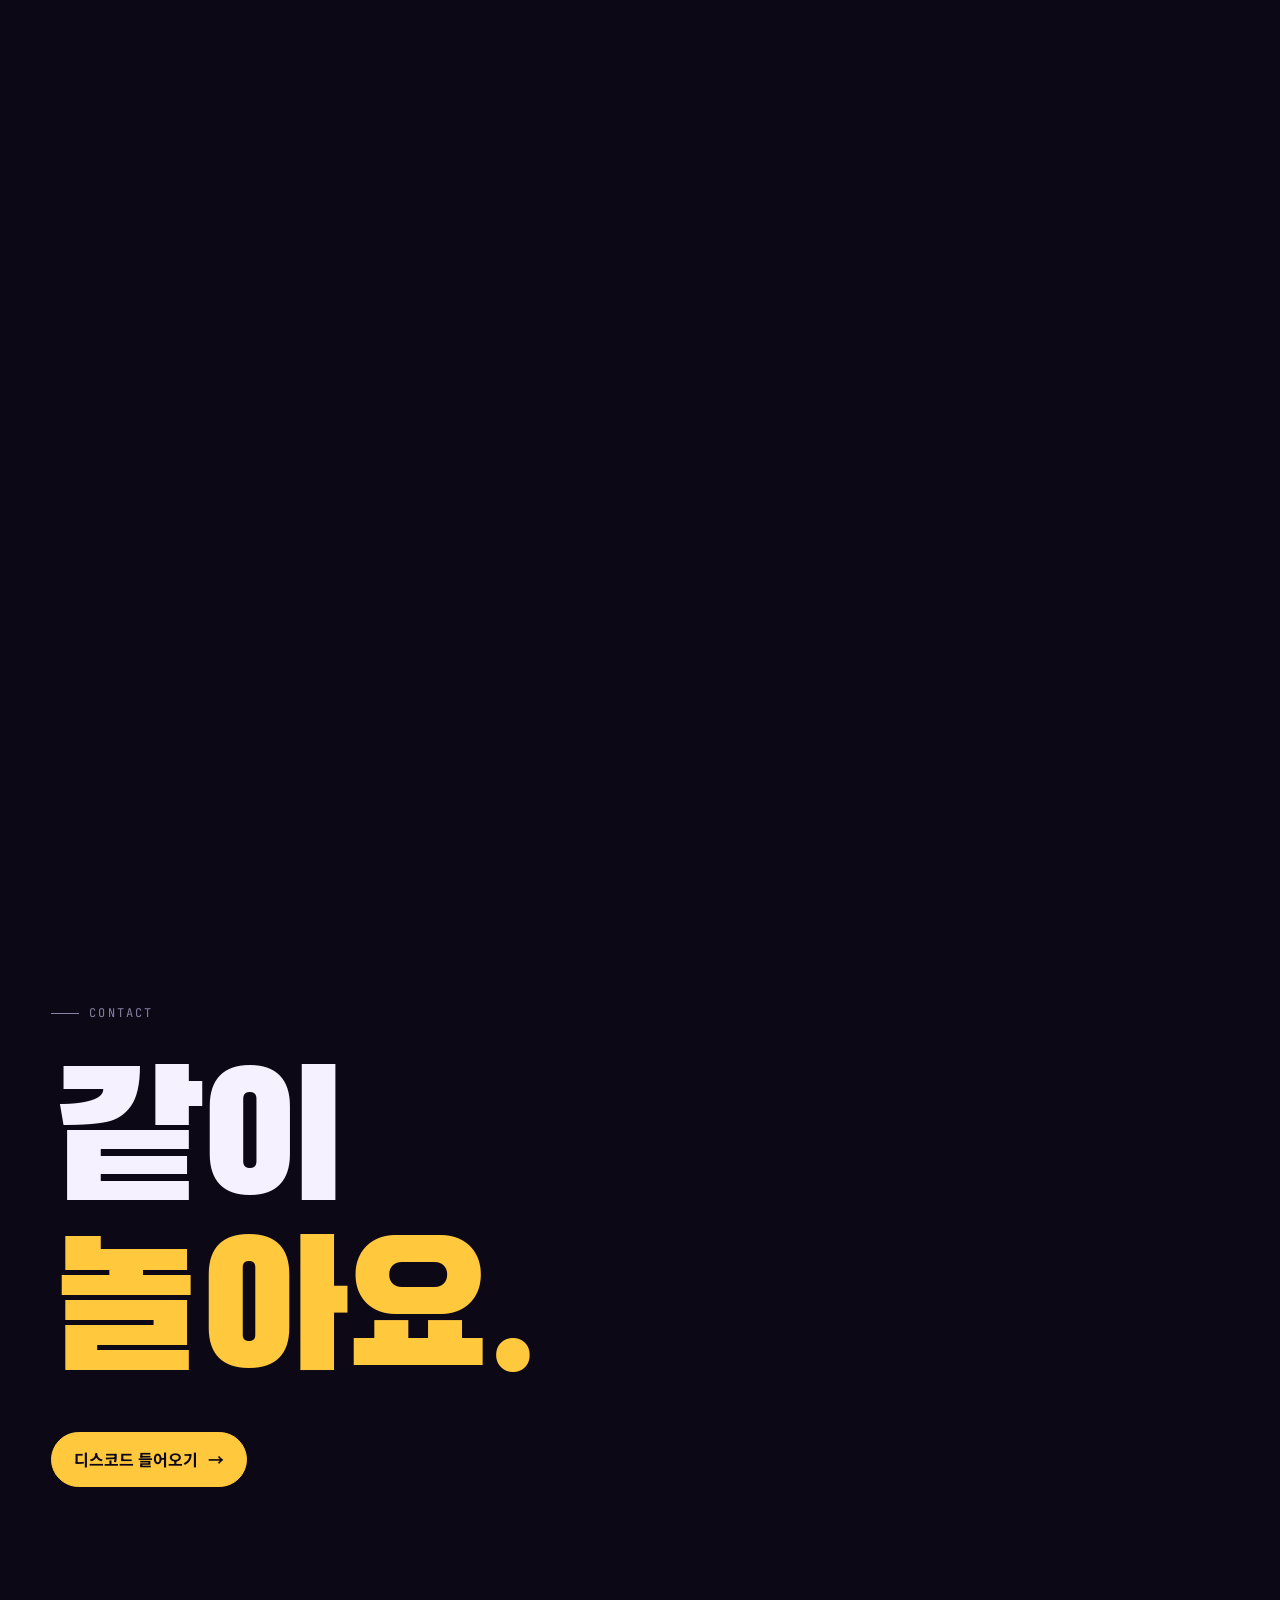
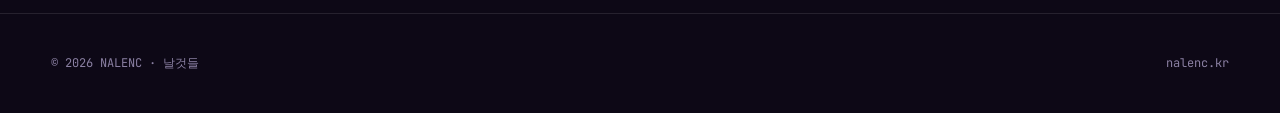
==== commit 0d43054d: "Add [Site] Capy 진지 모드 — 누르면 깍지 낀 티벳여우 얼굴(capy-boss.svg) · 집중선 · "…계획대로다." - 진지 모드 그림은 원본과 같은 크기 · 자리" ====
--- a/index.html
+++ b/index.html
@@ -84,7 +84,7 @@
         <img class="scene-bg" src="assets/img/crew-scene/stage.jpg" width="1672" height="1326" alt="Pancake Tycoon 팀 — 왼쪽부터 Dune(검은 고양이), Kiriko(코끼리, 머리 위에 Kora 고라니), Capy(회색 고양이)" loading="lazy">
         <button class="actor" data-who="kiriko" style="left:29.605%;top:31.674%;width:41.866%;height:48.643%" aria-label="Kiriko 소개 보기"><img src="assets/img/crew-scene/kiriko-stage.png" alt=""><img class="ol" src="assets/img/crew-scene/kiriko-stage-ol.png" alt=""><span class="act soap" aria-hidden="true"><i style="--tx:84%;--ty:30%;--s:14%;--dl:0s"></i><i style="--tx:104%;--ty:44%;--s:9%;--dl:0.3s"></i><i style="--tx:76%;--ty:12%;--s:11%;--dl:0.6s"></i><i style="--tx:112%;--ty:22%;--s:16%;--dl:0.9s"></i><i style="--tx:94%;--ty:4%;--s:8%;--dl:1.2s"></i><i style="--tx:70%;--ty:34%;--s:12%;--dl:1.5s"></i><i style="--tx:108%;--ty:8%;--s:10%;--dl:1.8s"></i><i style="--tx:88%;--ty:50%;--s:13%;--dl:2.1s"></i></span></button>
         <button class="actor" data-who="dune" style="left:8.074%;top:50.452%;width:19.318%;height:29.412%" aria-label="Dune 소개 보기"><img src="assets/img/crew-scene/dune.png" alt=""><img class="ol" src="assets/img/crew-scene/dune-ol.png" alt=""><span class="act" aria-hidden="true"><img class="p body" src="assets/img/crew-scene/dune-body.png" alt=""><span class="eye"></span><span class="eye r"></span><img class="p paw" src="assets/img/crew-scene/dune-paw-l.png" alt=""><img class="p paw r" src="assets/img/crew-scene/dune-paw-r.png" alt=""><span class="kb"></span><span class="tk"><i>타닥</i><i>탁!</i><i>다다닥</i><i>탁탁</i></span></span></button>
-        <button class="actor" data-who="capy" style="left:75.478%;top:51.131%;width:17.524%;height:28.054%" aria-label="Capy 소개 보기"><img src="assets/img/crew-scene/capy.png" alt=""><img class="ol" src="assets/img/crew-scene/capy-ol.png" alt=""></button>
+        <button class="actor" data-who="capy" style="left:75.478%;top:51.131%;width:17.524%;height:28.054%" aria-label="Capy 소개 보기"><img src="assets/img/crew-scene/capy.png" alt=""><img class="ol" src="assets/img/crew-scene/capy-ol.png" alt=""><span class="act" aria-hidden="true"><img class="p boss" src="assets/img/crew-scene/capy-boss.svg" alt=""></span></button>
         <button class="actor" data-who="kora" style="left:41.268%;top:32.278%;width:21.531%;height:12.066%" aria-label="Kora 소개 보기"><img src="assets/img/crew-scene/kora.png" alt=""><img class="ol" src="assets/img/crew-scene/kora-ol.png" alt=""><span class="act scream" aria-hidden="true">끄아아아아악!!</span></button>
         <span class="zz" aria-hidden="true"><i>z</i><i>z</i><i>Z</i></span>
         <button class="plate" data-who="dune" style="left:7.3%;top:89.37%;width:20.04%;height:8.82%" aria-label="Dune 이름표"></button>
--- a/assets/css/home.css
+++ b/assets/css/home.css
@@ -57,10 +57,9 @@
 /* 숨쉬기 — 커지기만 한다(원본 그림이 비치지 않게) */
 @keyframes breathe { 0%, 100% { transform: scale(1, 1); } 50% { transform: scale(1.008, 1.022); } }
 @keyframes sleep { 0%, 100% { transform: scale(1, 1); } 45% { transform: scale(1.025, 1.06); } }
-/* 흰 테두리 — 검은 윤곽선 자리를 흰 띠(-ol.png)로 덮고, 바깥으로 조금 더 두껍게 */
-.actor img.ol { opacity: 0; transition: opacity .2s; filter: drop-shadow(2px 0 0 #fff) drop-shadow(-2px 0 0 #fff) drop-shadow(0 2px 0 #fff) drop-shadow(0 -2px 0 #fff); }
-.actor:hover img.ol, .actor:focus-visible img.ol, .actor.sel img.ol,
-.actor[data-who="kiriko"]:hover ~ .actor[data-who="kora"] img.ol, .scene.sel-kiriko .actor[data-who="kora"] img.ol { opacity: 1; }
+/* 흰 테두리 — 검은 윤곽선 바깥쪽 일부를 흰 띠(-ol.png)로 덮고, 바깥으로 1px. 캐릭터마다 따로(코끼리 호버에 고라니는 안 잡힘) */
+.actor img.ol { opacity: 0; transition: opacity .2s; filter: drop-shadow(1px 0 0 #fff) drop-shadow(-1px 0 0 #fff) drop-shadow(0 1px 0 #fff) drop-shadow(0 -1px 0 #fff); }
+.actor:hover img.ol, .actor:focus-visible img.ol, .actor.sel img.ol { opacity: 1; }
 .actor:focus-visible, .plate:focus-visible { outline: none; }
 .actor.boing img { animation: boing .9s cubic-bezier(.3, 1.4, .5, 1) 1, var(--idle, breathe) var(--bd, 3.4s) ease-in-out .9s infinite; }
 .actor[data-who="kora"].boing img { --idle: sleep; }
@@ -112,6 +111,15 @@
   20% { transform: scale(1) translate(2%, -3%); } 26% { transform: scale(1.05) translate(-2%, 2%); } 32% { transform: scale(1) translate(2%, 2%); } 38% { transform: scale(1.05) translate(-2%, -2%); }
   44% { transform: scale(1) translate(2%, -2%); } 50% { transform: scale(1.05) translate(-2%, 2%); } 56% { transform: scale(1) translate(2%, 2%); } 62% { transform: scale(1.05) translate(-2%, -3%); }
   72% { opacity: 1; transform: scale(1); } 86%, 100% { opacity: 0; transform: scale(1.1) translateY(-20%); } }
+/* 청아(회색 고양이) — 갑자기 진지하게 깍지 끼고 티벳여우 얼굴(capy-boss.svg, 같은 크기 · 자리) */
+.actor[data-who="capy"].acting > img { visibility: hidden; }
+.actor[data-who="capy"] .act img.boss { inset: 0; width: 100%; height: 100%; animation: boss-in 2.6s ease-out both; }
+@keyframes boss-in { 0% { transform: scale(1.18); filter: brightness(1.8); } 8% { transform: scale(.96); filter: brightness(1); } 13% { transform: scale(1.02); } 18%, 100% { transform: scale(1); } }
+.actor[data-who="capy"] .act::before { content: ""; position: absolute; inset: -30% -40%; pointer-events: none; opacity: 0;
+  background: repeating-conic-gradient(from 0deg at 50% 45%, rgba(255, 255, 255, .55) 0 4deg, transparent 4deg 14deg);
+  -webkit-mask-image: radial-gradient(circle at 50% 45%, transparent 18%, #000 32%, transparent 70%); mask-image: radial-gradient(circle at 50% 45%, transparent 18%, #000 32%, transparent 70%); animation: boss-lines 2.6s ease-out both; }
+@keyframes boss-lines { 0% { opacity: 0; transform: scale(.6); } 8% { opacity: .8; } 30% { opacity: .4; transform: scale(1); } 85% { opacity: .25; } 100% { opacity: 0; } }
+
 /* 용섭(코끼리) — 코끝에서 비눗방울 */
 .actor[data-who="kiriko"] .soap i { position: absolute; left: 55%; top: 56%; width: var(--s); aspect-ratio: 1; border-radius: 50%; opacity: 0; border: 2px solid rgba(255, 255, 255, .9); box-shadow: inset 0 0 0 3px rgba(150, 210, 255, .35), inset -4px -6px 10px rgba(255, 140, 220, .45), 0 0 8px rgba(255, 255, 255, .5);
   background: radial-gradient(circle at 32% 28%, rgba(255, 255, 255, .95) 0 9%, rgba(255, 255, 255, 0) 12%),
@@ -181,7 +189,8 @@
   .bubble { border-width: 2px; padding: 4px 9px; }
 }
 @media (prefers-reduced-motion: reduce) {
-  .actor, .actor img, .pf-art img, .zz i, .act, .act * { animation: none !important; }
+  .actor, .actor img, .pf-art img, .zz i, .act, .act * { animation: none !important; }
+  .act::before { display: none; }
 }
 
 /* 4. 프로젝트 */
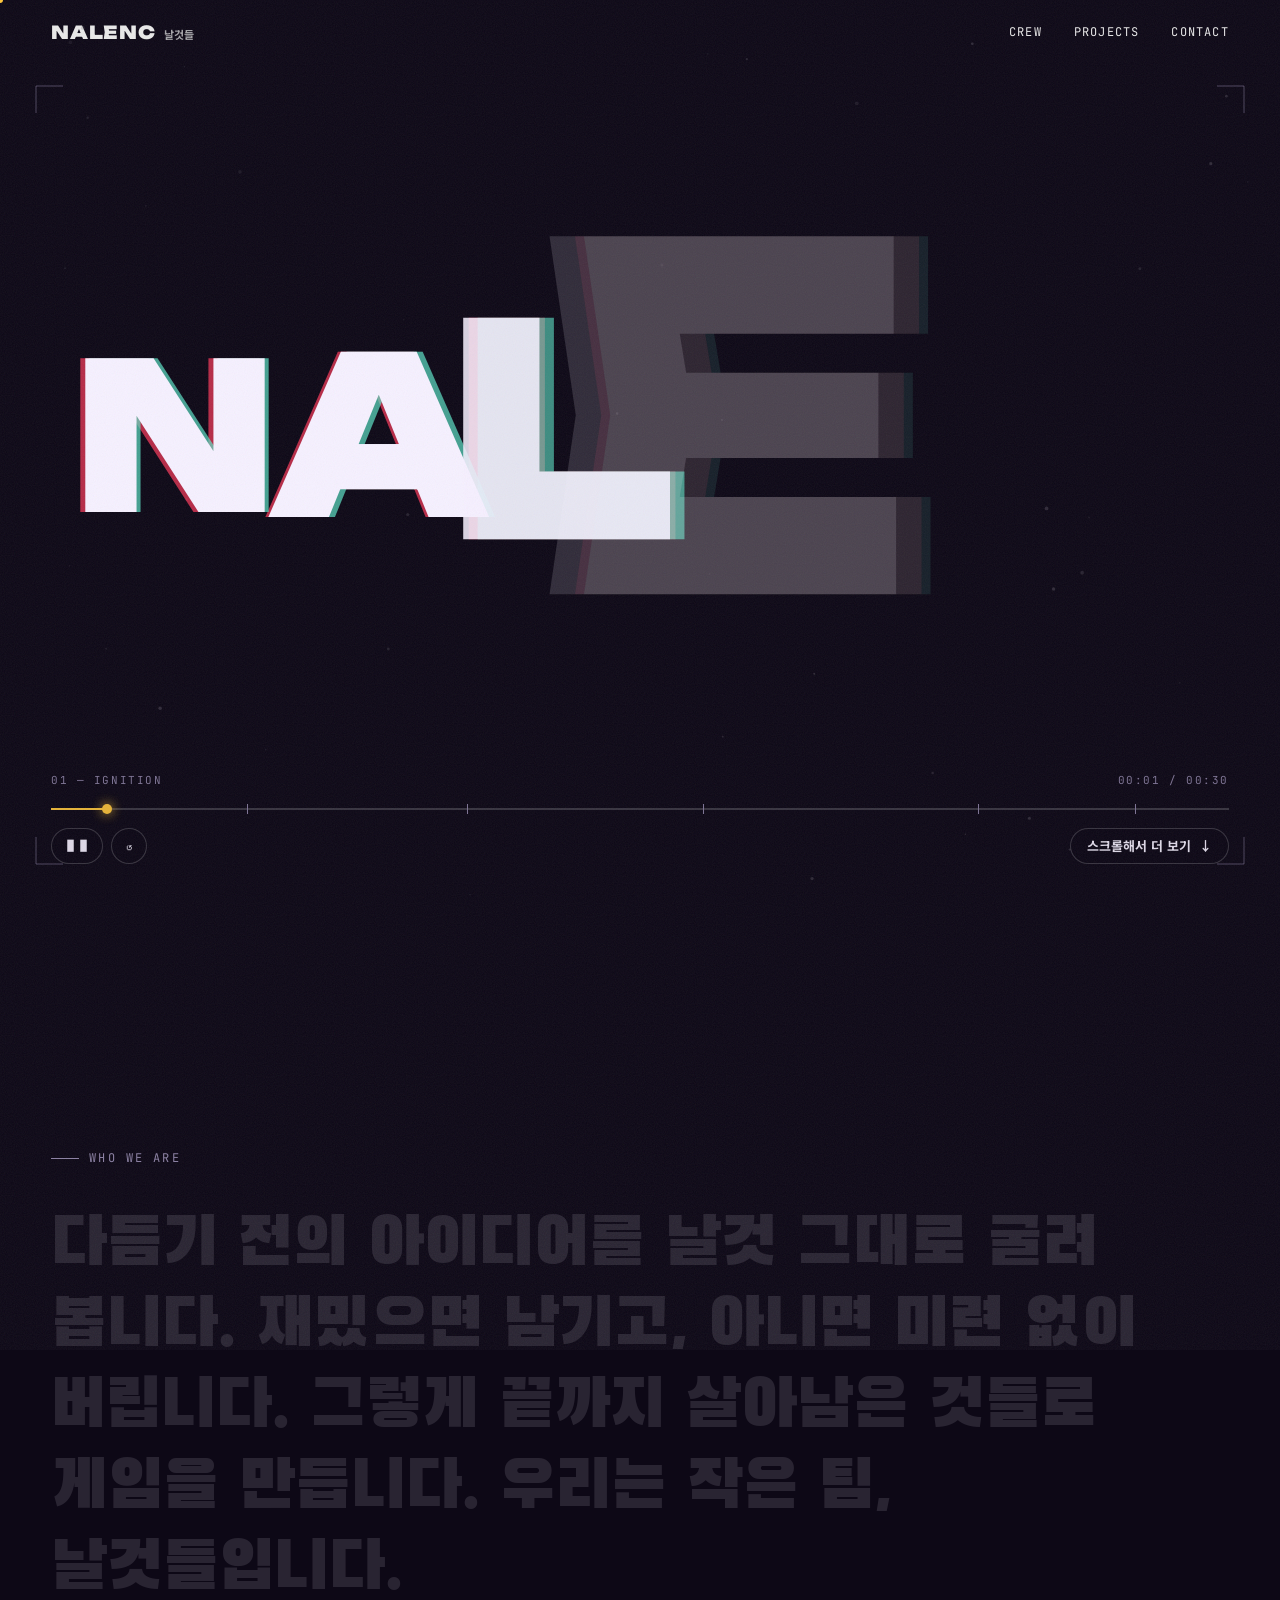
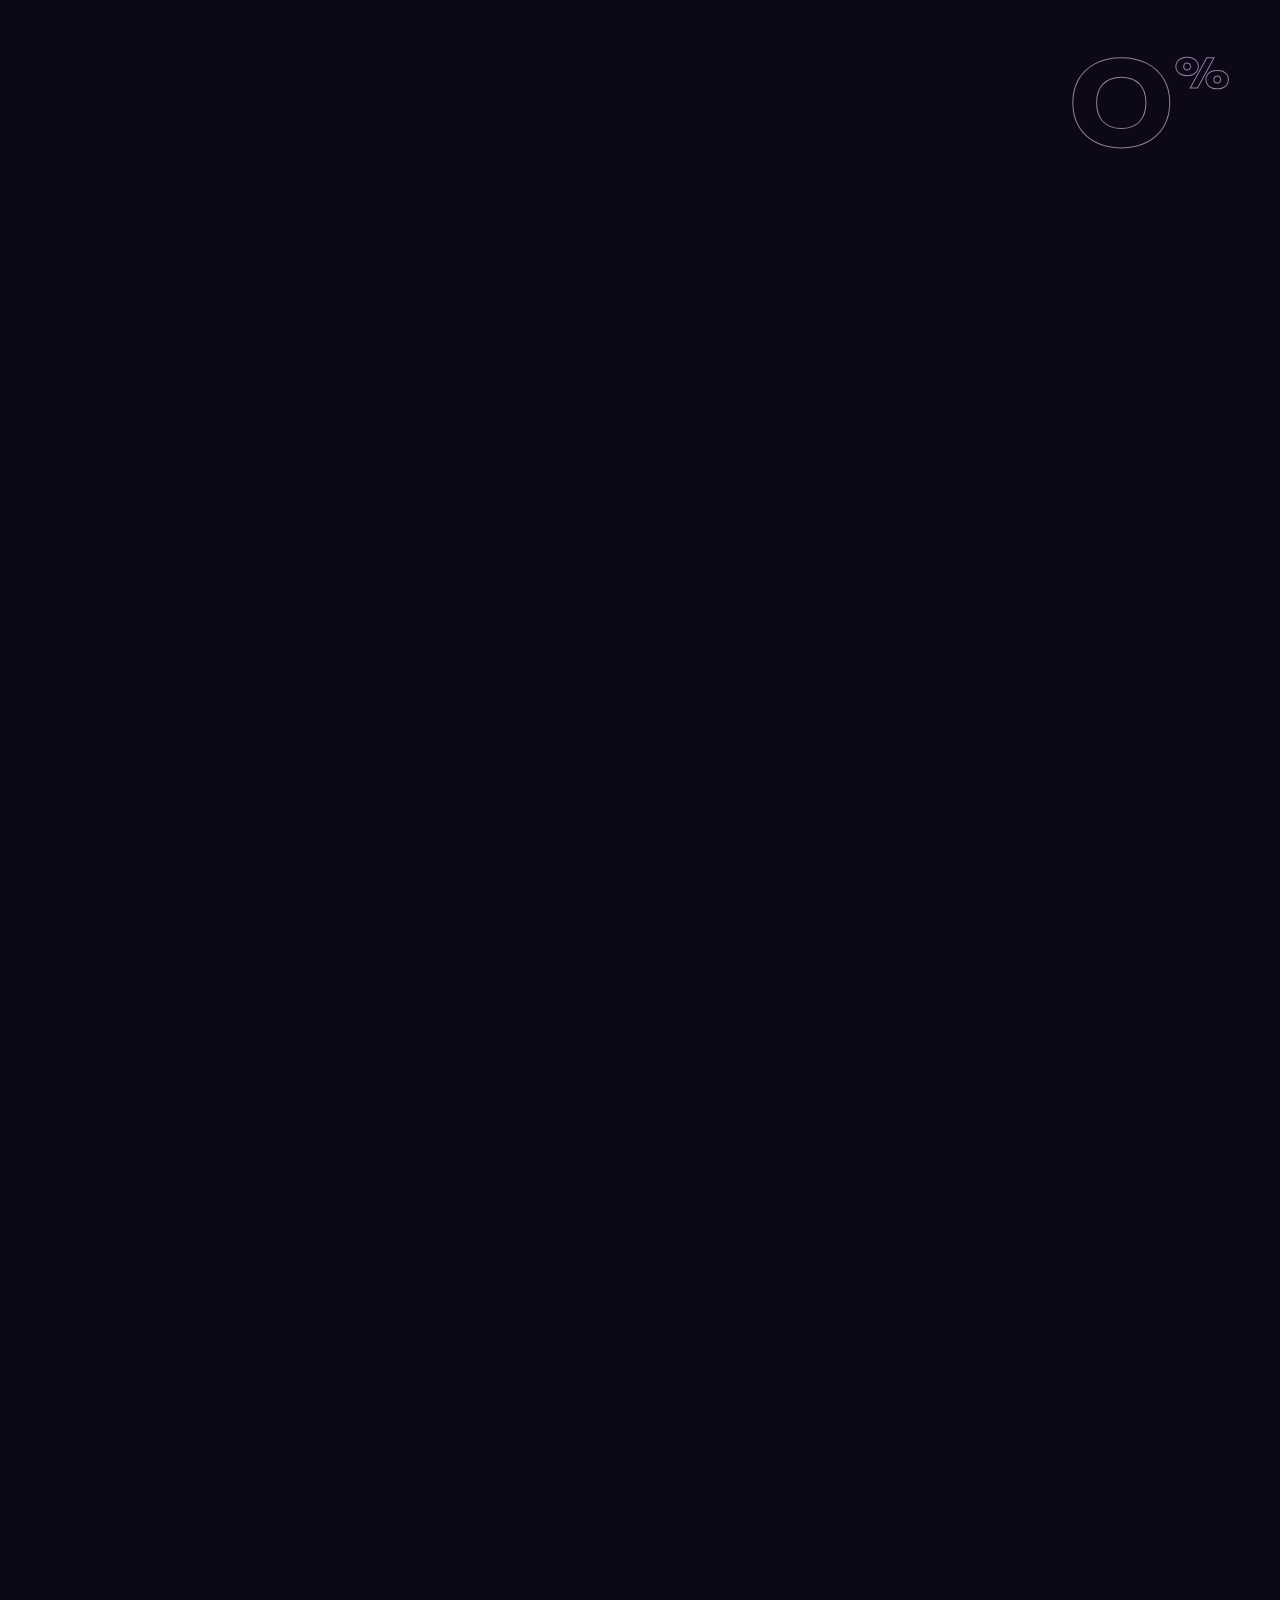
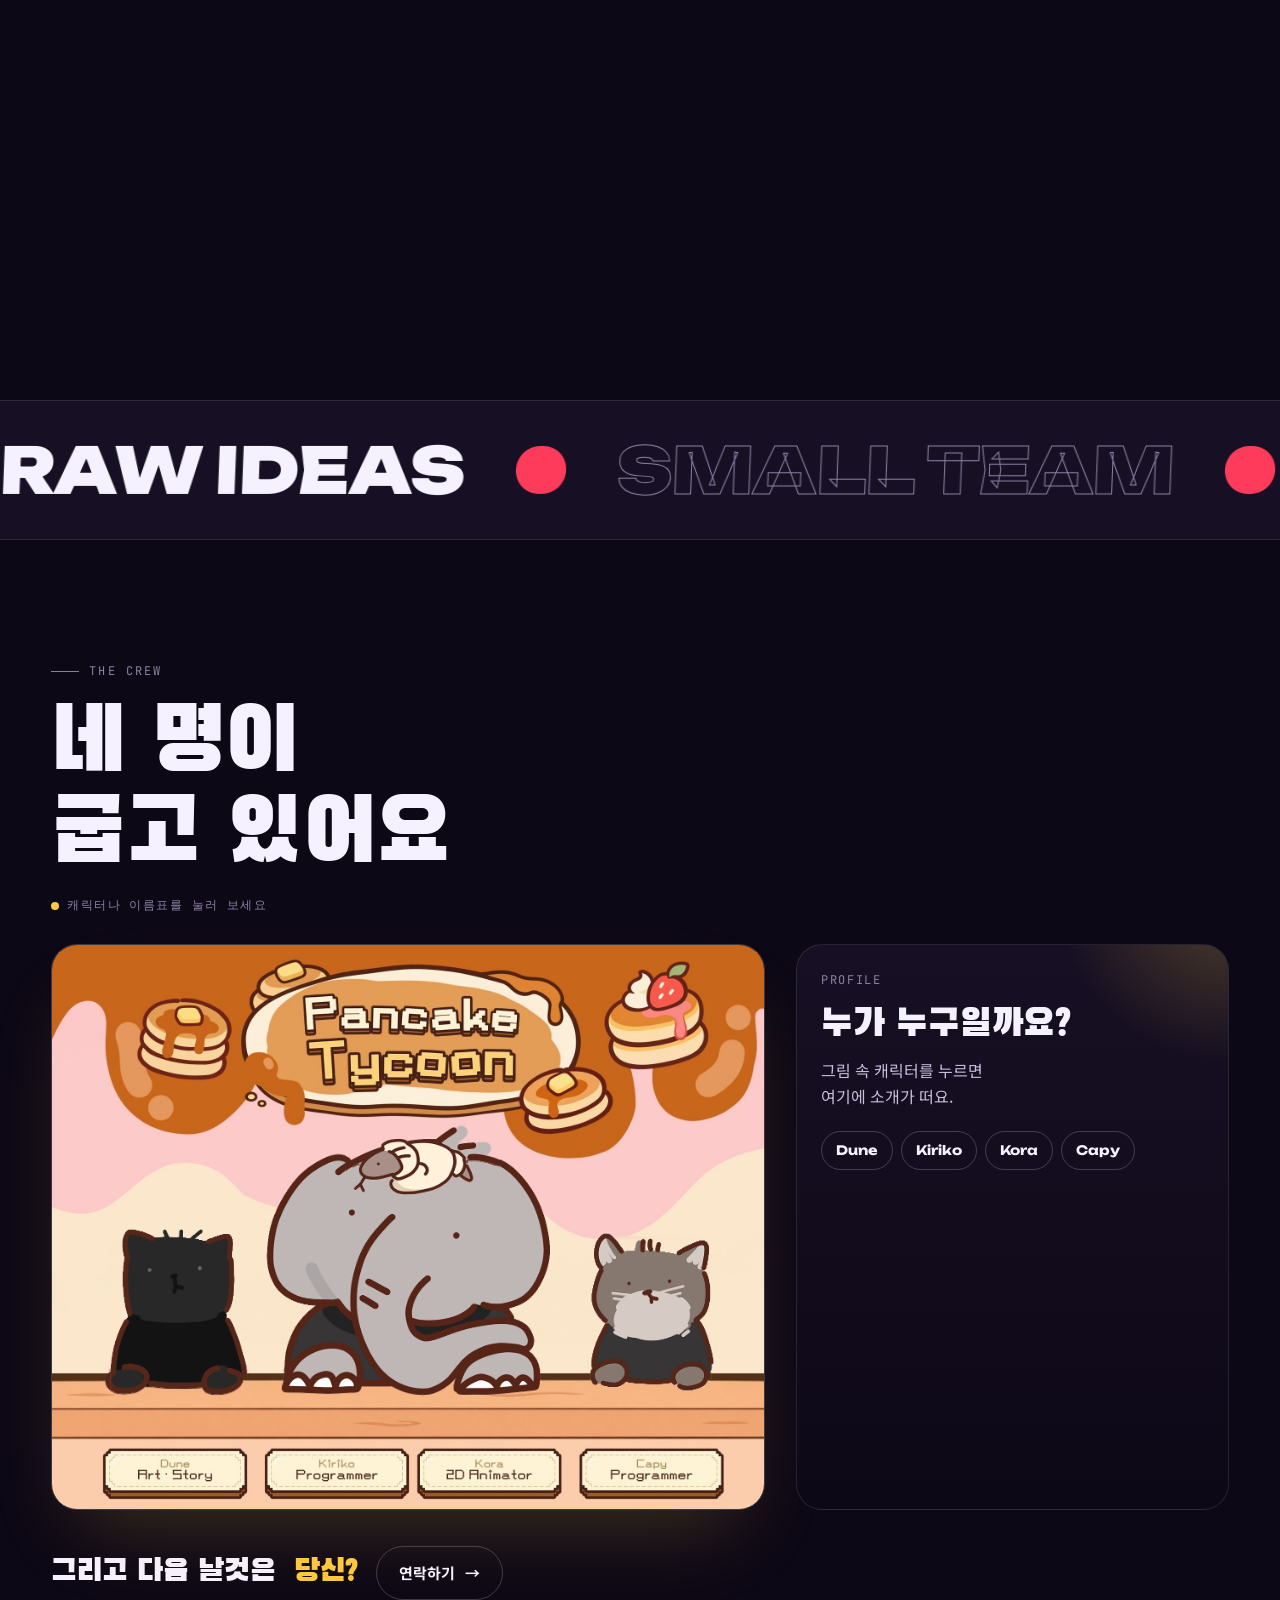
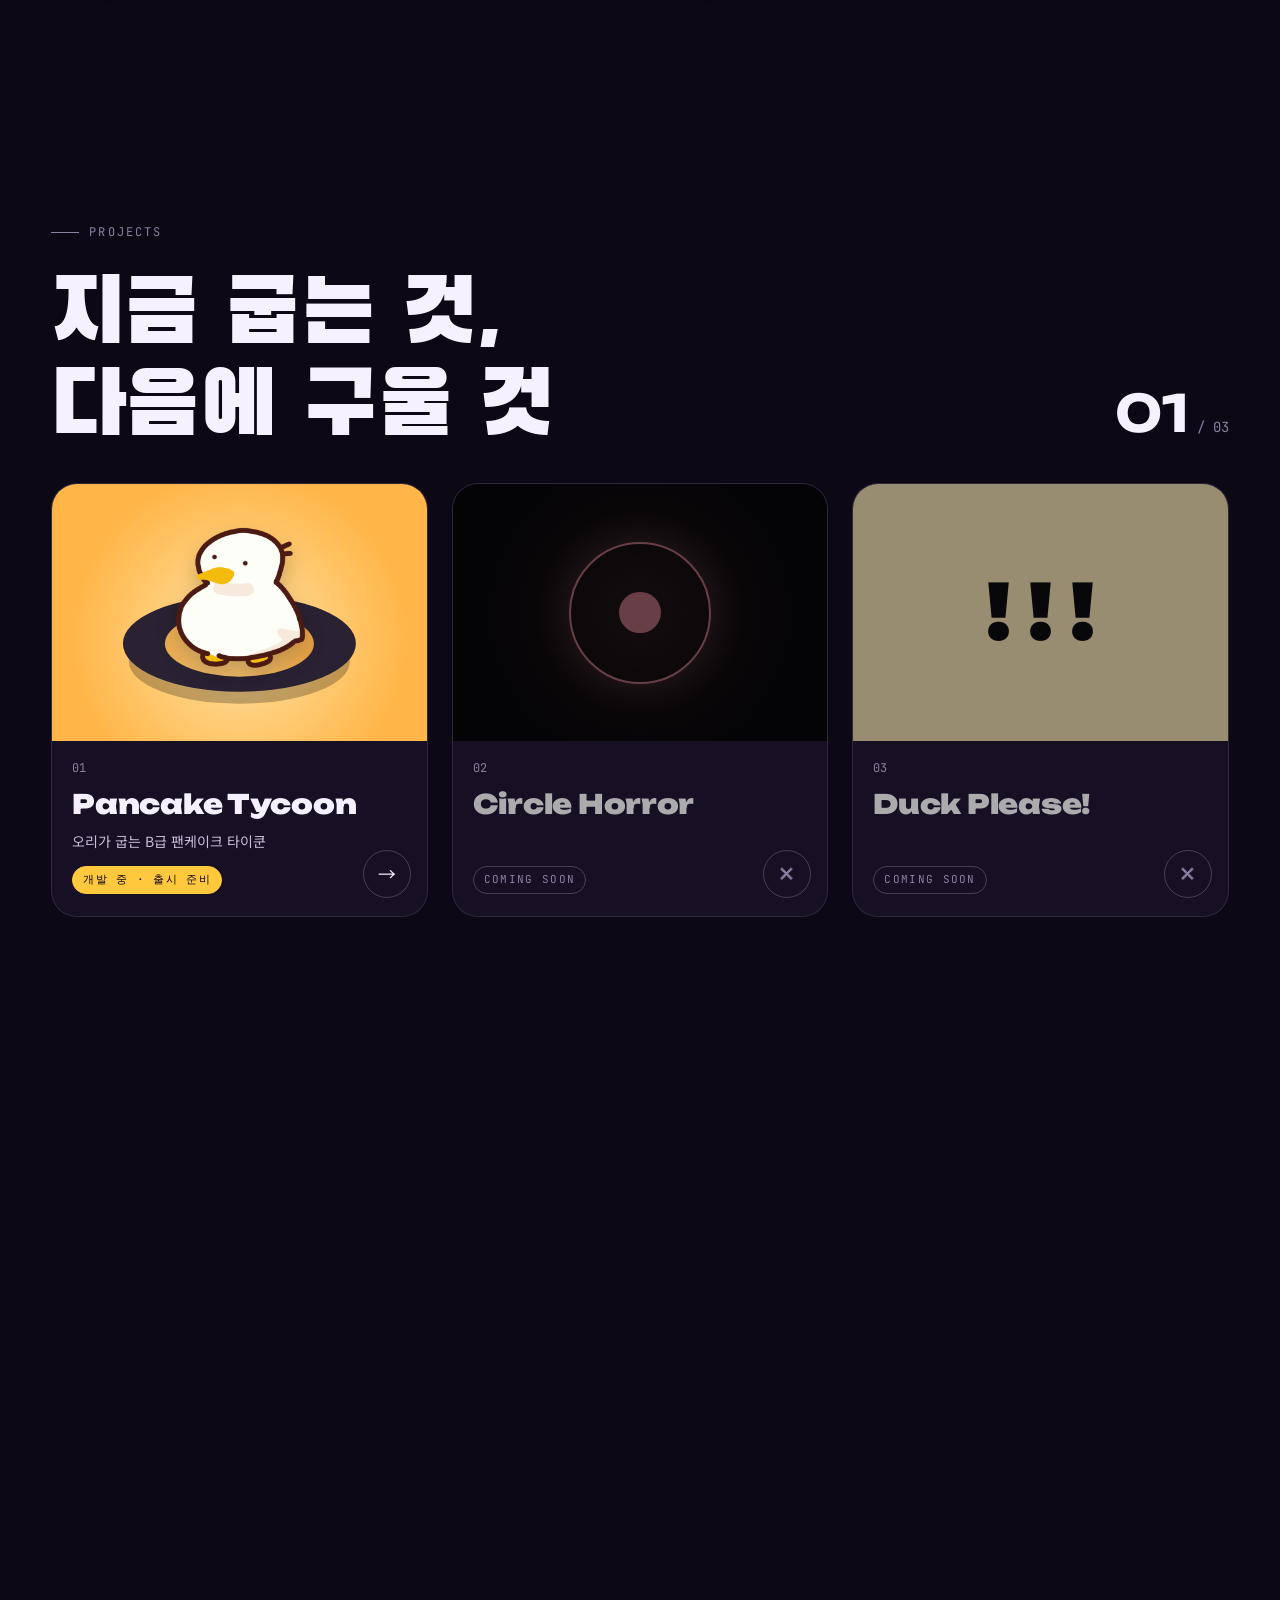
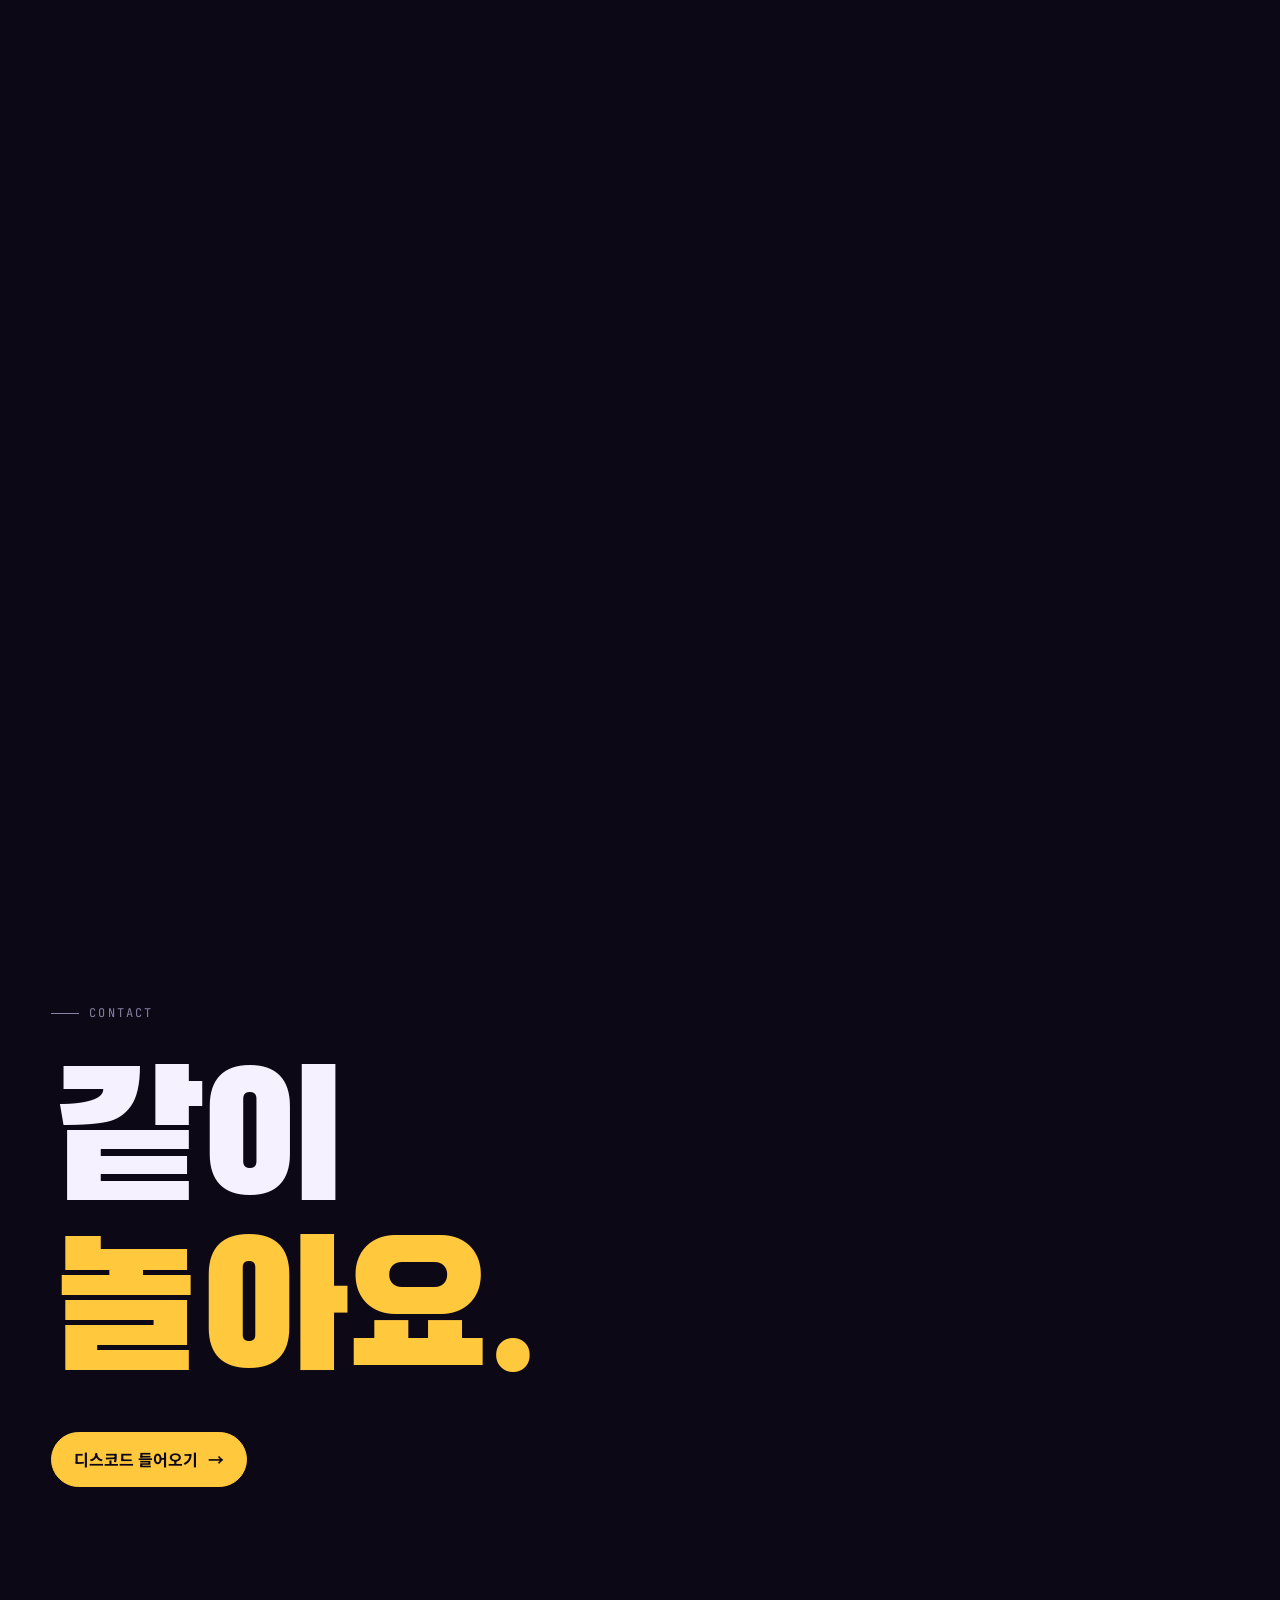
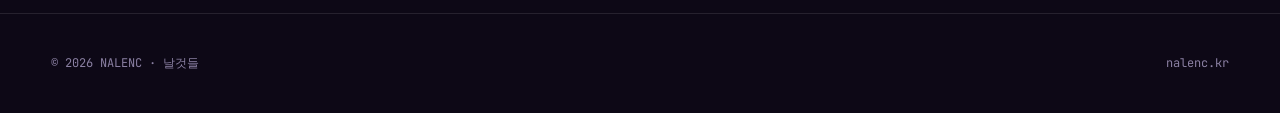
==== commit 81150066: "Add [Site] Capy 진지 모드 — 손을 원래처럼 동글동글하게(capy-boss.svg 교체) · 선택/호버 때 흰 테두리(capy-boss-ol.png) Co-Author" ====
--- a/index.html
+++ b/index.html
@@ -84,7 +84,7 @@
         <img class="scene-bg" src="assets/img/crew-scene/stage.jpg" width="1672" height="1326" alt="Pancake Tycoon 팀 — 왼쪽부터 Dune(검은 고양이), Kiriko(코끼리, 머리 위에 Kora 고라니), Capy(회색 고양이)" loading="lazy">
         <button class="actor" data-who="kiriko" style="left:29.605%;top:31.674%;width:41.866%;height:48.643%" aria-label="Kiriko 소개 보기"><img src="assets/img/crew-scene/kiriko-stage.png" alt=""><img class="ol" src="assets/img/crew-scene/kiriko-stage-ol.png" alt=""><span class="act soap" aria-hidden="true"><i style="--tx:84%;--ty:30%;--s:14%;--dl:0s"></i><i style="--tx:104%;--ty:44%;--s:9%;--dl:0.3s"></i><i style="--tx:76%;--ty:12%;--s:11%;--dl:0.6s"></i><i style="--tx:112%;--ty:22%;--s:16%;--dl:0.9s"></i><i style="--tx:94%;--ty:4%;--s:8%;--dl:1.2s"></i><i style="--tx:70%;--ty:34%;--s:12%;--dl:1.5s"></i><i style="--tx:108%;--ty:8%;--s:10%;--dl:1.8s"></i><i style="--tx:88%;--ty:50%;--s:13%;--dl:2.1s"></i></span></button>
         <button class="actor" data-who="dune" style="left:8.074%;top:50.452%;width:19.318%;height:29.412%" aria-label="Dune 소개 보기"><img src="assets/img/crew-scene/dune.png" alt=""><img class="ol" src="assets/img/crew-scene/dune-ol.png" alt=""><span class="act" aria-hidden="true"><img class="p body" src="assets/img/crew-scene/dune-body.png" alt=""><span class="eye"></span><span class="eye r"></span><img class="p paw" src="assets/img/crew-scene/dune-paw-l.png" alt=""><img class="p paw r" src="assets/img/crew-scene/dune-paw-r.png" alt=""><span class="kb"></span><span class="tk"><i>타닥</i><i>탁!</i><i>다다닥</i><i>탁탁</i></span></span></button>
-        <button class="actor" data-who="capy" style="left:75.478%;top:51.131%;width:17.524%;height:28.054%" aria-label="Capy 소개 보기"><img src="assets/img/crew-scene/capy.png" alt=""><img class="ol" src="assets/img/crew-scene/capy-ol.png" alt=""><span class="act" aria-hidden="true"><img class="p boss" src="assets/img/crew-scene/capy-boss.svg" alt=""></span></button>
+        <button class="actor" data-who="capy" style="left:75.478%;top:51.131%;width:17.524%;height:28.054%" aria-label="Capy 소개 보기"><img src="assets/img/crew-scene/capy.png" alt=""><img class="ol" src="assets/img/crew-scene/capy-ol.png" alt=""><span class="act" aria-hidden="true"><img class="p boss" src="assets/img/crew-scene/capy-boss.svg" alt=""><img class="p boss-ol" src="assets/img/crew-scene/capy-boss-ol.png" alt=""></span></button>
         <button class="actor" data-who="kora" style="left:41.268%;top:32.278%;width:21.531%;height:12.066%" aria-label="Kora 소개 보기"><img src="assets/img/crew-scene/kora.png" alt=""><img class="ol" src="assets/img/crew-scene/kora-ol.png" alt=""><span class="act scream" aria-hidden="true">끄아아아아악!!</span></button>
         <span class="zz" aria-hidden="true"><i>z</i><i>z</i><i>Z</i></span>
         <button class="plate" data-who="dune" style="left:7.3%;top:89.37%;width:20.04%;height:8.82%" aria-label="Dune 이름표"></button>
--- a/assets/css/home.css
+++ b/assets/css/home.css
@@ -113,7 +113,10 @@
   72% { opacity: 1; transform: scale(1); } 86%, 100% { opacity: 0; transform: scale(1.1) translateY(-20%); } }
 /* 청아(회색 고양이) — 갑자기 진지하게 깍지 끼고 티벳여우 얼굴(capy-boss.svg, 같은 크기 · 자리) */
 .actor[data-who="capy"].acting > img { visibility: hidden; }
-.actor[data-who="capy"] .act img.boss { inset: 0; width: 100%; height: 100%; animation: boss-in 2.6s ease-out both; }
+.actor[data-who="capy"] .act img.boss, .actor[data-who="capy"] .act img.boss-ol { inset: 0; width: 100%; height: 100%; animation: boss-in 2.6s ease-out both; }
+/* 진지 모드도 흰 테두리(capy-boss-ol.png = shots/boss_ring.py) — 다른 캐릭터처럼 호버 · 선택일 때만 */
+.actor[data-who="capy"] .act img.boss-ol { opacity: 0; transition: opacity .2s; filter: drop-shadow(1px 0 0 #fff) drop-shadow(-1px 0 0 #fff) drop-shadow(0 1px 0 #fff) drop-shadow(0 -1px 0 #fff); }
+.actor[data-who="capy"]:hover .act img.boss-ol, .actor[data-who="capy"]:focus-visible .act img.boss-ol, .actor[data-who="capy"].sel .act img.boss-ol { opacity: 1; }
 @keyframes boss-in { 0% { transform: scale(1.18); filter: brightness(1.8); } 8% { transform: scale(.96); filter: brightness(1); } 13% { transform: scale(1.02); } 18%, 100% { transform: scale(1); } }
 .actor[data-who="capy"] .act::before { content: ""; position: absolute; inset: -30% -40%; pointer-events: none; opacity: 0;
   background: repeating-conic-gradient(from 0deg at 50% 45%, rgba(255, 255, 255, .55) 0 4deg, transparent 4deg 14deg);
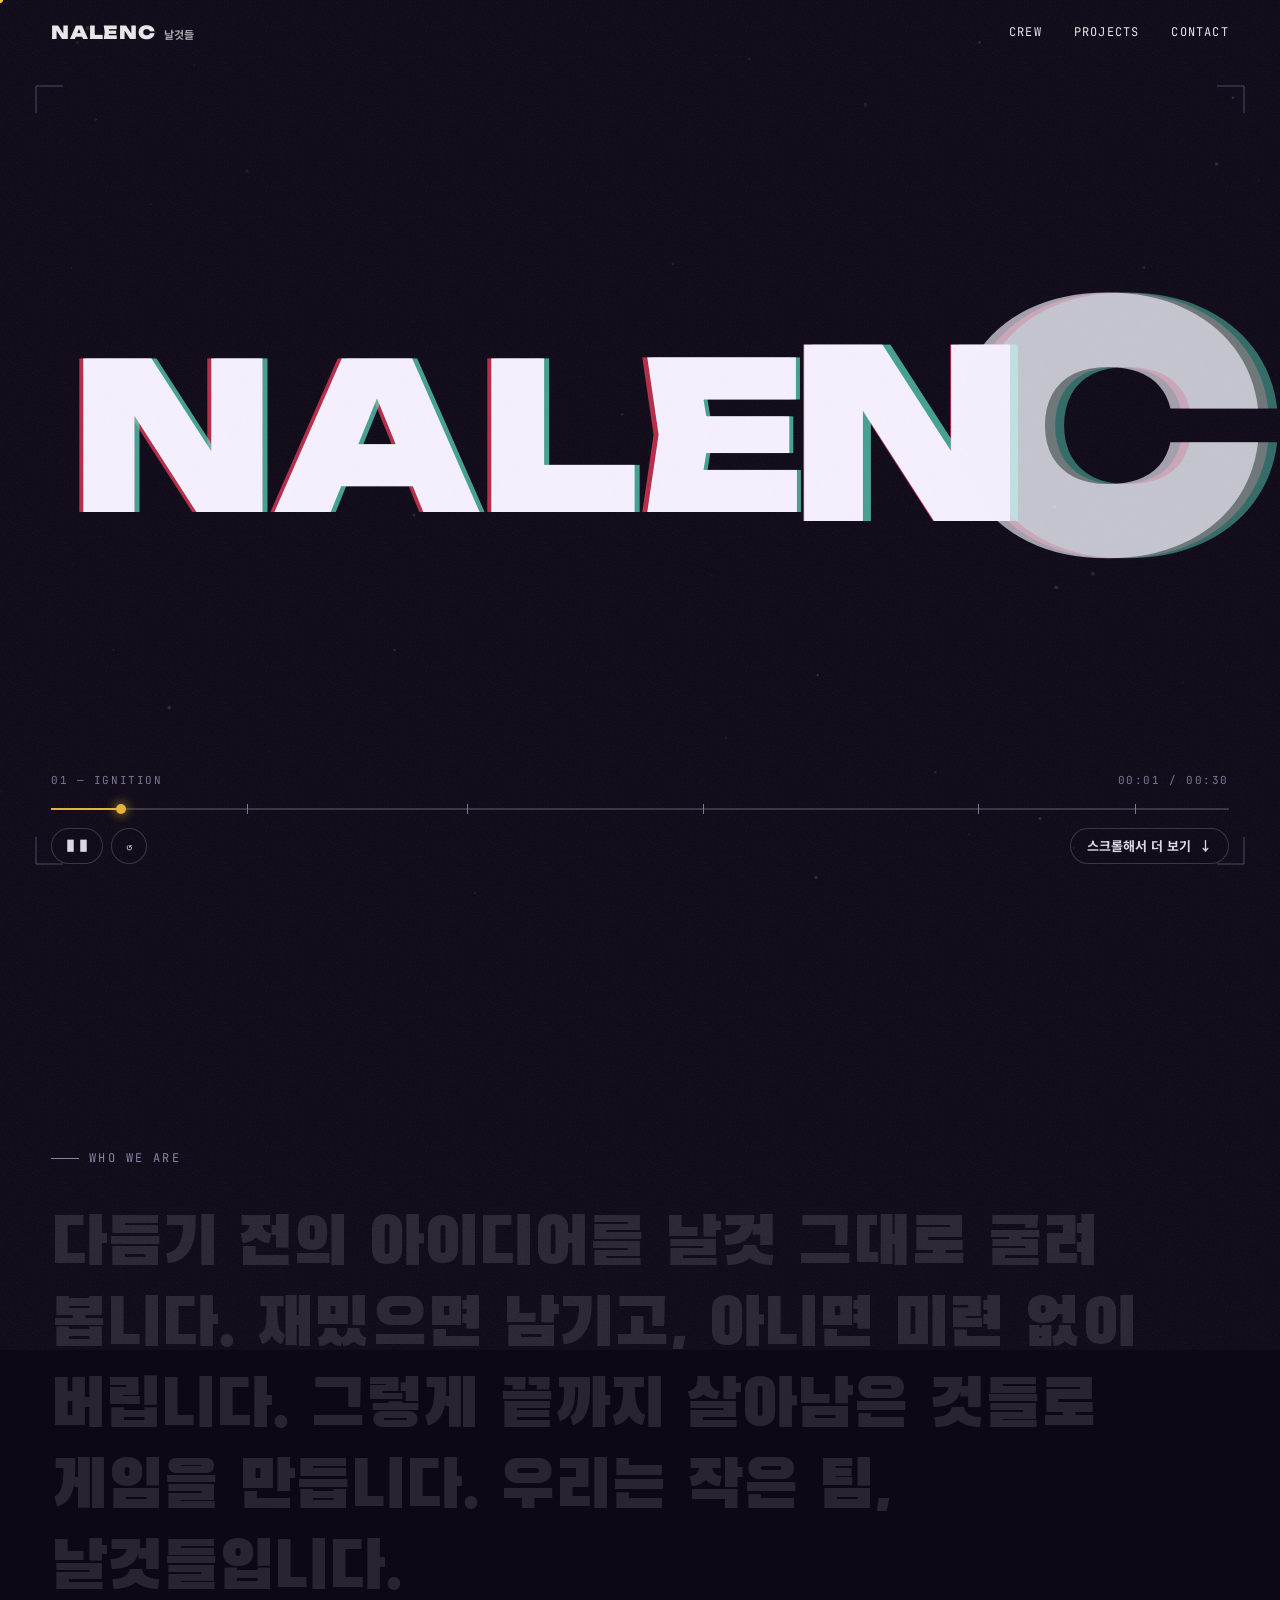
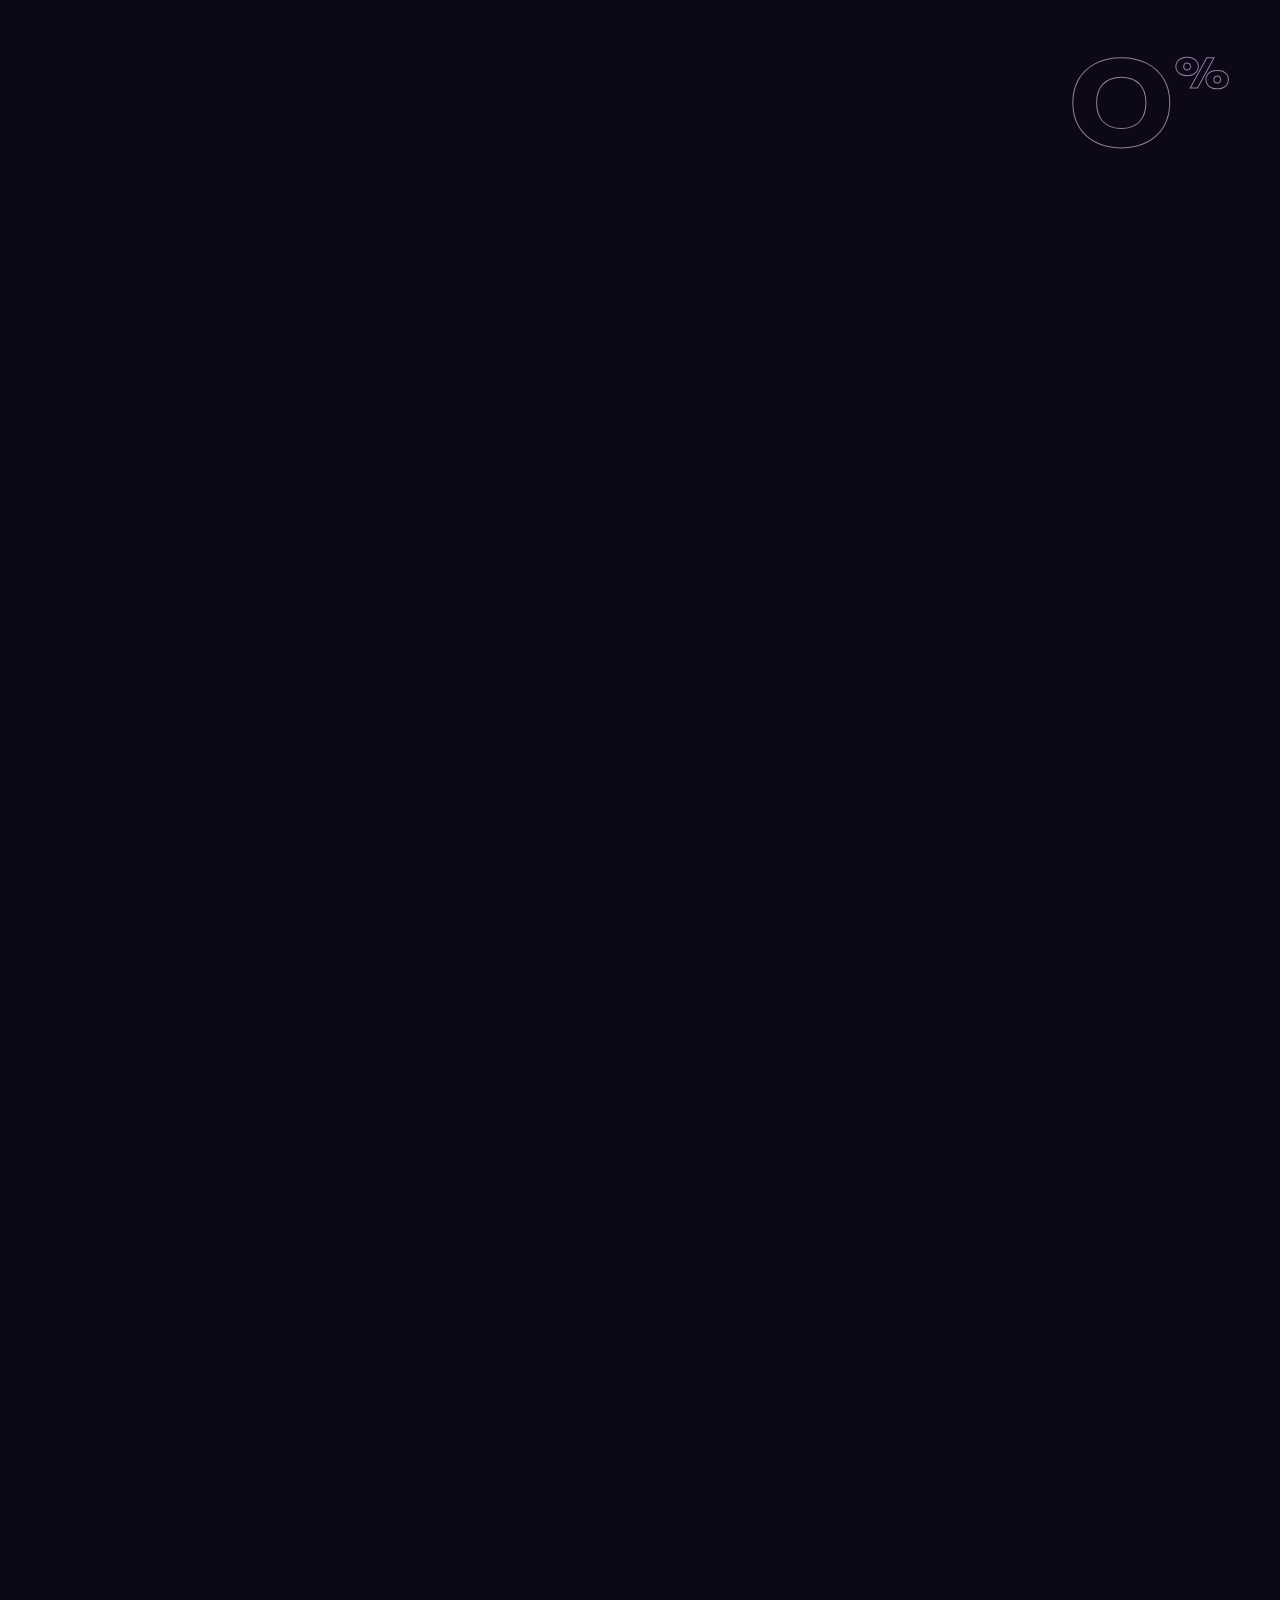
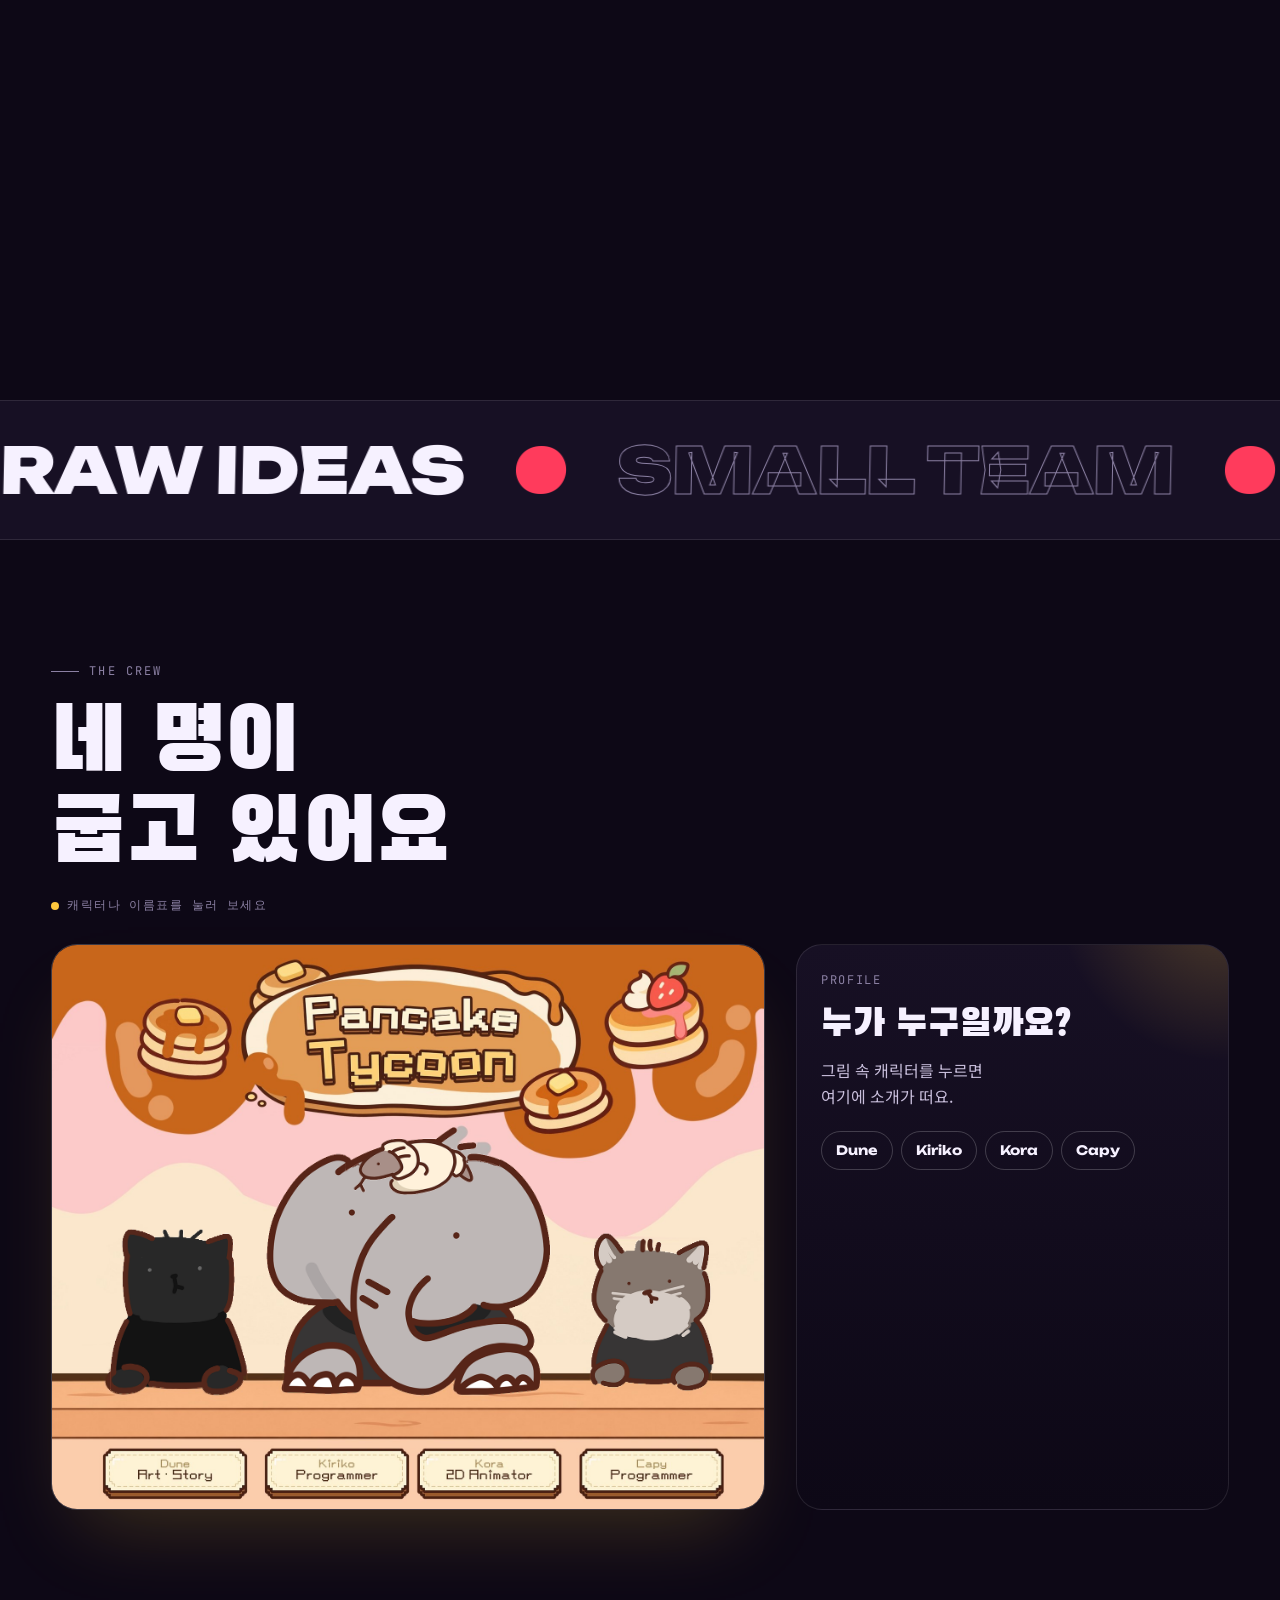
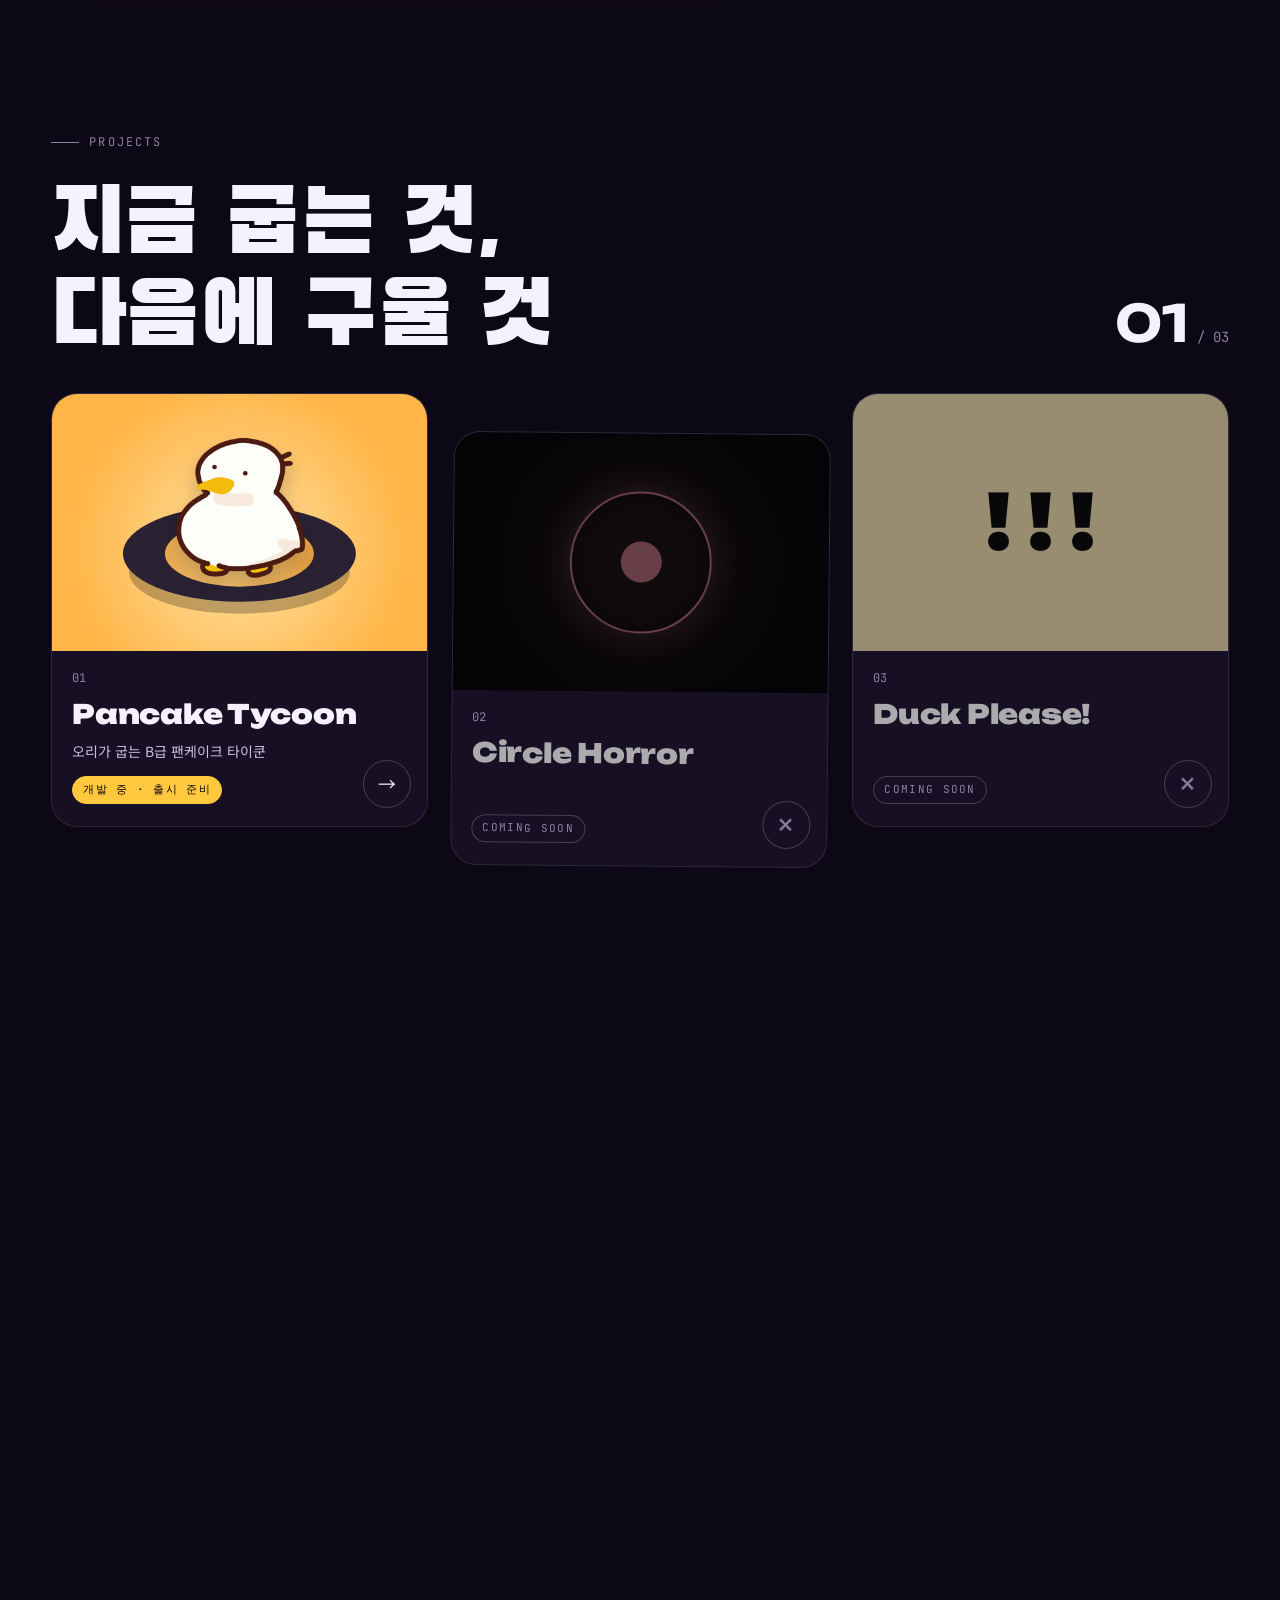
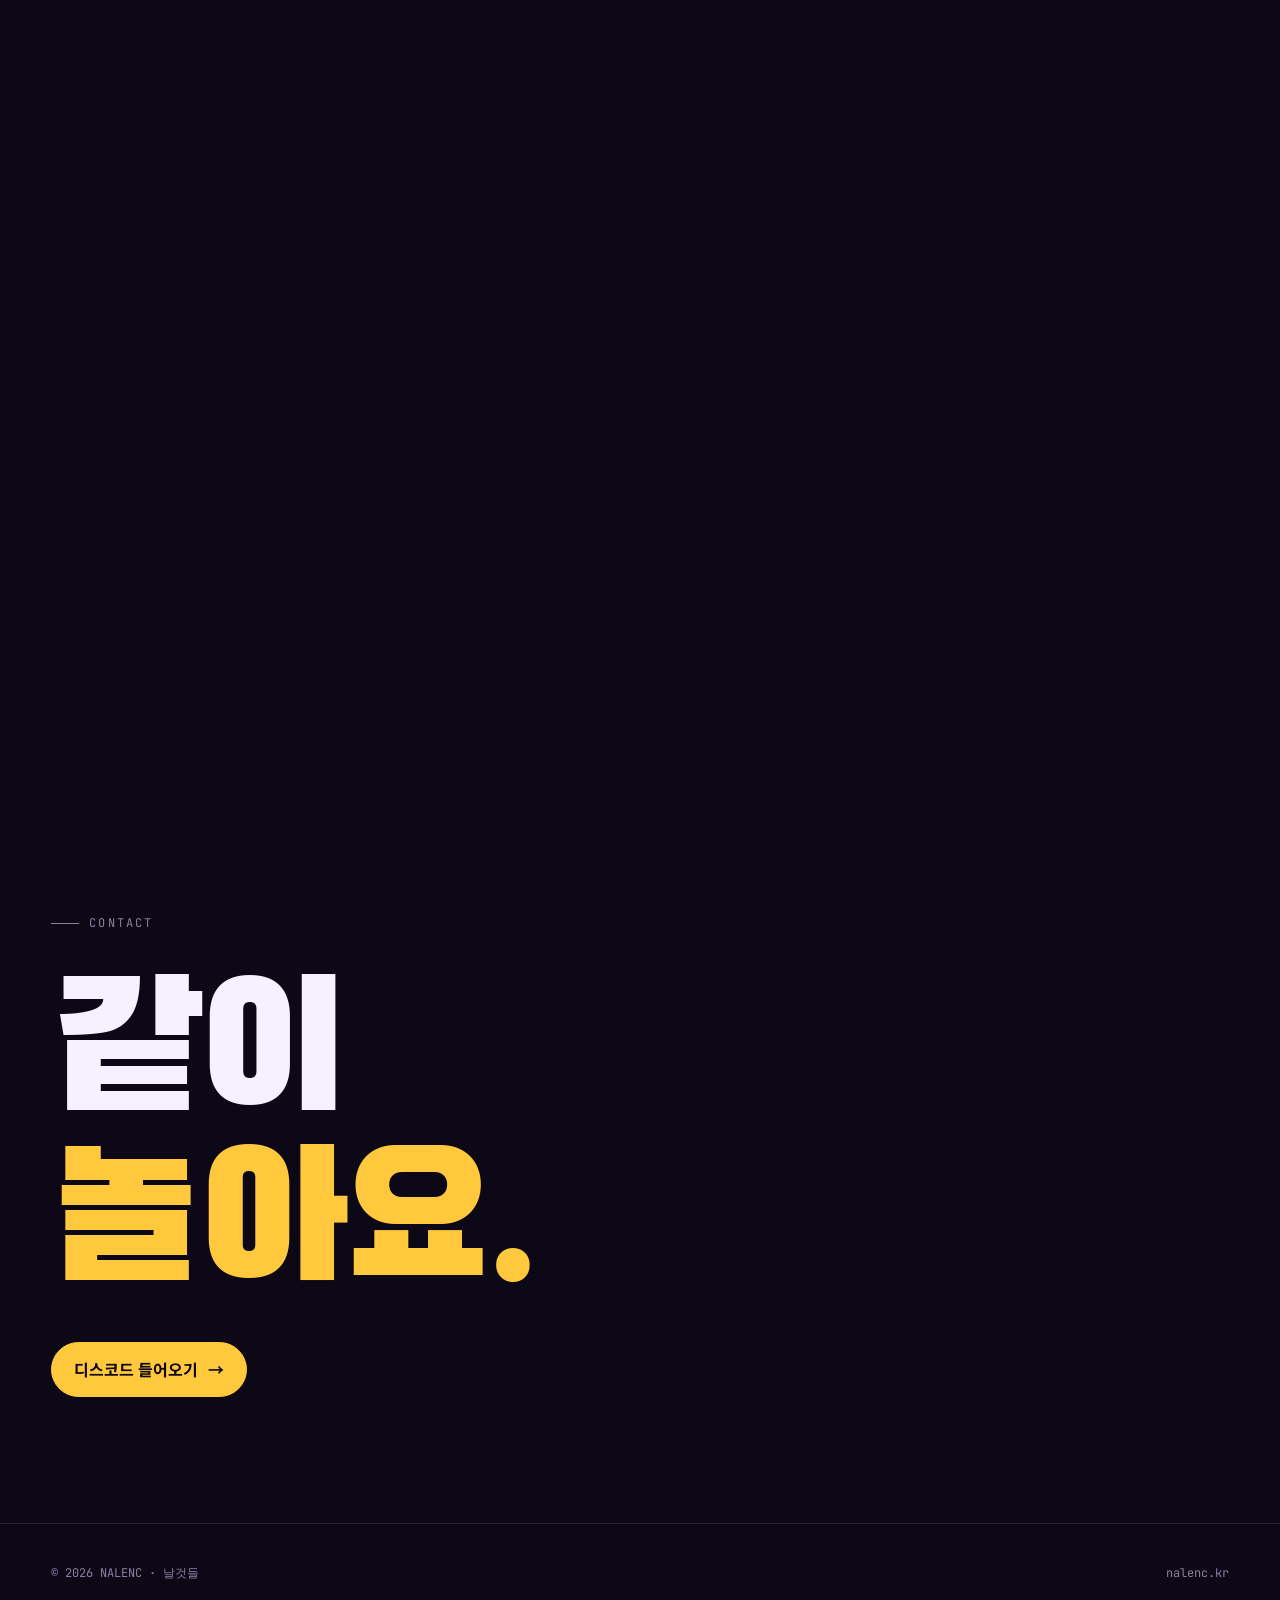
==== commit 25815ed7: "Add [Site] 팀 구역의 「그리고 다음 날것은 당신? · 연락하기」 줄 제거(팀은 4명으로 꽉 참) Co-Authored-By: Claude Opus 5.5 <noreply@" ====
--- a/index.html
+++ b/index.html
@@ -109,7 +109,6 @@
         </div>
       </aside>
     </div>
-    <p class="crew-next" data-reveal>그리고 다음 날것은 <b>당신?</b> <a class="btn" href="#contact">연락하기 <span class="arr">→</span></a></p>
   </section>
 
   <!-- 4. 프로젝트 -->
--- a/assets/css/home.css
+++ b/assets/css/home.css
@@ -177,9 +177,6 @@
 .pf-nav .rb { height: 40px; min-width: 40px; border-radius: 999px; border: 1px solid var(--line-2); background: transparent; cursor: pointer; transition: background .25s, color .25s; }
 .pf-nav .rb:hover { background: var(--text); color: var(--ink); }
 
-.crew-next { margin: 8px 0 0; display: flex; flex-wrap: wrap; align-items: center; gap: 12px 18px; font-family: var(--kr-display); font-size: clamp(22px, 2.4vw, 32px); }
-.crew-next b { color: var(--butter); font-weight: 400; }
-.crew-next .btn { font-family: var(--kr); font-size: 15px; }
 
 /* 고라니 카드 그림은 옆으로 걸친 코끼리 머리선을 가린다 */
 .profile[data-who="kora"] .pf-art img { -webkit-mask-image: radial-gradient(ellipse 52% 70% at 55% 52%, #000 72%, transparent 100%); mask-image: radial-gradient(ellipse 52% 70% at 55% 52%, #000 72%, transparent 100%); }
